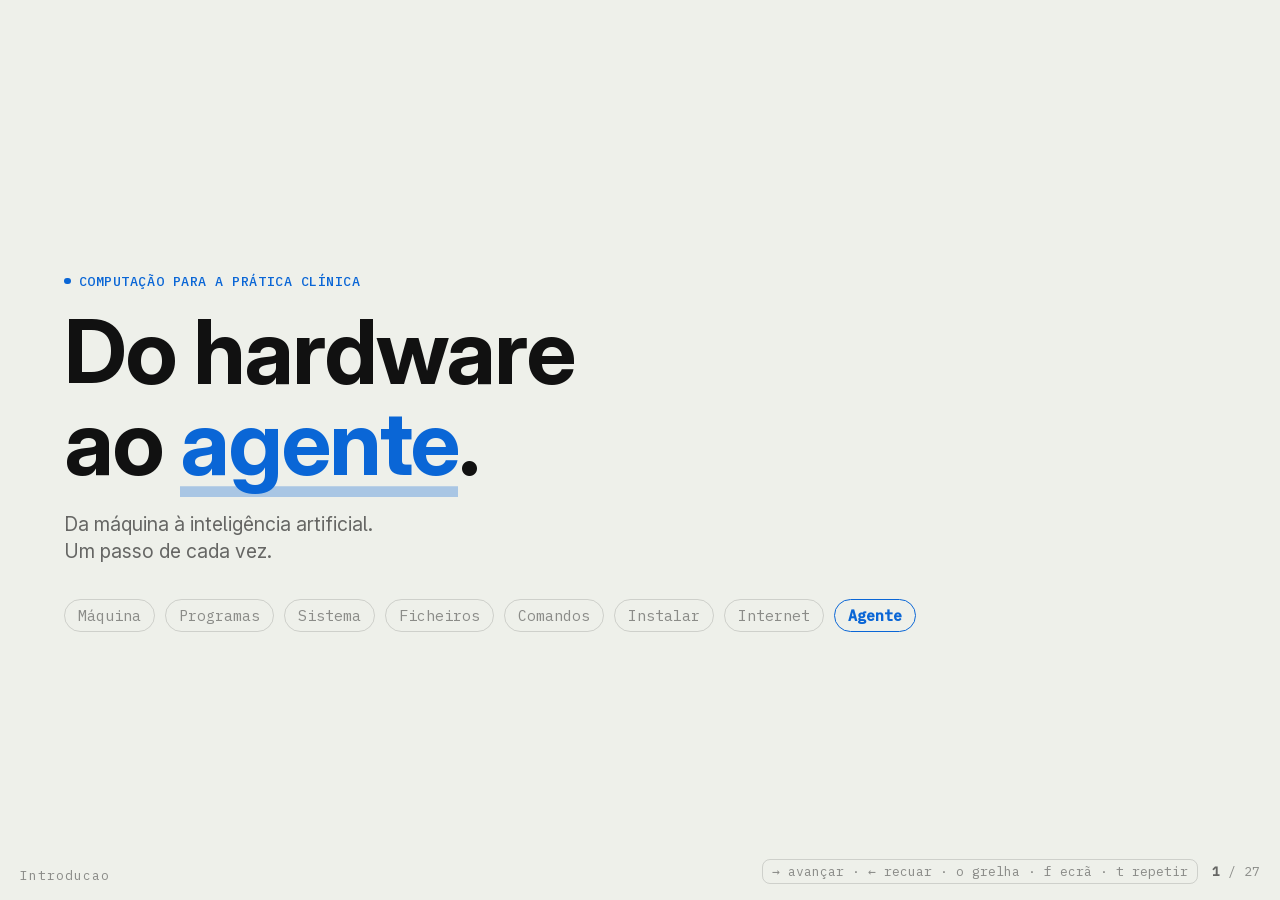
==== index.html @ 6312ba17 "Add Twine interactive version: Do hardware ao agente" ====
<!DOCTYPE html>
<html lang="pt-PT">
<head>
<meta charset="utf-8">
<meta name="viewport" content="width=device-width, initial-scale=1, viewport-fit=cover">
<title>Do hardware ao agente</title>
<link rel="stylesheet" href="css/base.css">
<link rel="stylesheet" href="css/slides.css">
<link rel="stylesheet" href="css/terminal.css">
</head>
<body>

<!-- ============ sprite de icones (SVG, sem emojis) ============ -->
<svg class="icon-sprite" aria-hidden="true" xmlns="http://www.w3.org/2000/svg">
  <symbol id="ic-cpu" viewBox="0 0 24 24"><rect x="7" y="7" width="10" height="10" rx="1.5"/><rect x="10" y="10" width="4" height="4"/><path d="M9 4v3M12 4v3M15 4v3M9 17v3M12 17v3M15 17v3M4 9h3M4 12h3M4 15h3M17 9h3M17 12h3M17 15h3"/></symbol>
  <symbol id="ic-ram" viewBox="0 0 24 24"><rect x="3" y="8" width="18" height="8" rx="1"/><path d="M7 8v8M11 8v8M15 8v8M5 16v2M9 16v2M13 16v2M17 16v2"/></symbol>
  <symbol id="ic-disk" viewBox="0 0 24 24"><ellipse cx="12" cy="6" rx="7" ry="3"/><path d="M5 6v6c0 1.6 3.1 3 7 3s7-1.4 7-3V6M5 12c0 1.6 3.1 3 7 3s7-1.4 7-3"/></symbol>
  <symbol id="ic-power" viewBox="0 0 24 24"><path d="M12 4v7"/><path d="M7.6 7.2a6.5 6.5 0 1 0 8.8 0"/></symbol>
  <symbol id="ic-code" viewBox="0 0 24 24"><path d="M9 8l-4 4 4 4M15 8l4 4-4 4"/></symbol>
  <symbol id="ic-layers" viewBox="0 0 24 24"><path d="M12 3l8 4-8 4-8-4 8-4z"/><path d="M4 12l8 4 8-4M4 16.5l8 4 8-4"/></symbol>
  <symbol id="ic-monitor" viewBox="0 0 24 24"><rect x="3" y="4" width="18" height="12" rx="2"/><path d="M8 20h8M12 16v4"/></symbol>
  <symbol id="ic-keyboard" viewBox="0 0 24 24"><rect x="3" y="7" width="18" height="10" rx="2"/><path d="M7 11h.01M11 11h.01M15 11h.01M9 14h6"/></symbol>
  <symbol id="ic-file" viewBox="0 0 24 24"><path d="M14 3H7a1 1 0 0 0-1 1v16a1 1 0 0 0 1 1h10a1 1 0 0 0 1-1V7l-4-4z"/><path d="M14 3v4h4M9 12h6M9 16h6"/></symbol>
  <symbol id="ic-folder" viewBox="0 0 24 24"><path d="M3 7a1 1 0 0 1 1-1h5l2 2h8a1 1 0 0 1 1 1v9a1 1 0 0 1-1 1H4a1 1 0 0 1-1-1V7z"/></symbol>
  <symbol id="ic-lock" viewBox="0 0 24 24"><rect x="5" y="11" width="14" height="9" rx="2"/><path d="M8 11V8a4 4 0 0 1 8 0v3"/></symbol>
  <symbol id="ic-unlock" viewBox="0 0 24 24"><rect x="5" y="11" width="14" height="9" rx="2"/><path d="M8 11V8a4 4 0 0 1 7-2.6"/></symbol>
  <symbol id="ic-eye" viewBox="0 0 24 24"><path d="M2 12s3.5-7 10-7 10 7 10 7-3.5 7-10 7-10-7-10-7z"/><circle cx="12" cy="12" r="3"/></symbol>
  <symbol id="ic-terminal" viewBox="0 0 24 24"><rect x="3" y="4" width="18" height="16" rx="2"/><path d="M7 9l3 3-3 3M13 15h4"/></symbol>
  <symbol id="ic-package" viewBox="0 0 24 24"><path d="M3 7.5l9-4.5 9 4.5v9l-9 4.5-9-4.5z"/><path d="M3 7.5l9 4.5 9-4.5M12 12v9"/></symbol>
  <symbol id="ic-check" viewBox="0 0 24 24"><path d="M5 12l4.5 4.5L19 6"/></symbol>
  <symbol id="ic-x" viewBox="0 0 24 24"><path d="M6 6l12 12M18 6L6 18"/></symbol>
  <symbol id="ic-arrow" viewBox="0 0 24 24"><path d="M5 12h14M13 6l6 6-6 6"/></symbol>
  <symbol id="ic-server" viewBox="0 0 24 24"><rect x="4" y="4" width="16" height="7" rx="1"/><rect x="4" y="13" width="16" height="7" rx="1"/><path d="M8 7.5h.01M8 16.5h.01"/></symbol>
  <symbol id="ic-cloud" viewBox="0 0 24 24"><path d="M6.5 18a4.5 4.5 0 0 1-.5-9 6 6 0 0 1 11.5 1.5 3.5 3.5 0 0 1-1 6.9H6.5z"/></symbol>
  <symbol id="ic-key" viewBox="0 0 24 24"><circle cx="8" cy="8" r="3.2"/><path d="M10.3 10.3l8 8M15.5 15.5l2 2M17.5 13.5l2 2"/></symbol>
  <symbol id="ic-shield" viewBox="0 0 24 24"><path d="M12 3l7 3v5c0 4.5-3 7.5-7 9-4-1.5-7-4.5-7-9V6l7-3z"/><path d="M9 12l2 2 4-4"/></symbol>
  <symbol id="ic-globe" viewBox="0 0 24 24"><circle cx="12" cy="12" r="9"/><path d="M3 12h18M12 3a14 14 0 0 1 0 18 14 14 0 0 1 0-18z"/></symbol>
  <symbol id="ic-read" viewBox="0 0 24 24"><path d="M4 5a2 2 0 0 1 2-2h5v17H6a2 2 0 0 0-2 2zM20 5a2 2 0 0 0-2-2h-5v17h5a2 2 0 0 1 2 2z"/></symbol>
  <symbol id="ic-edit" viewBox="0 0 24 24"><path d="M4 20h4l10-10-4-4L4 16zM14 6l4 4"/></symbol>
  <symbol id="ic-run" viewBox="0 0 24 24"><path d="M8 5v14l11-7z"/></symbol>
  <symbol id="ic-doc" viewBox="0 0 24 24"><path d="M14 3H7a1 1 0 0 0-1 1v16a1 1 0 0 0 1 1h10a1 1 0 0 0 1-1V7l-4-4z"/><path d="M14 3v4h4"/></symbol>
</svg>

<div class="progress"><i></i></div>

<div class="deck">

  <!-- ============ 1 · TITULO ============ -->
  <section class="slide" id="s-title" data-slide data-title="Introducao">
    <div class="slide-inner">
      <div class="kicker">Computação para a prática clínica</div>
      <h1>Do hardware<br>ao <span class="uline">agente<svg viewBox="0 0 300 20" preserveAspectRatio="none"><path pathLength="640" d="M3 13 C 70 3, 130 19, 190 9 S 270 5, 297 12"/></svg></span>.</h1>
      <p class="aside" style="margin-top:22px">Da máquina à inteligência artificial.<br>Um passo de cada vez.</p>
      <div class="chain-mini">
        <span>Máquina</span><span>Programas</span><span>Sistema</span><span>Ficheiros</span>
        <span>Comandos</span><span>Instalar</span><span>Internet</span><span><b>Agente</b></span>
      </div>
    </div>
  </section>

  <!-- ============ 2 · MAPA ============ -->
  <section class="slide" id="s-map" data-slide data-title="O caminho">
    <div class="slide-inner">
      <div class="kicker">O caminho de hoje</div>
      <h2>Três perguntas, por ordem</h2>
      <div class="roadmap">
        <div class="stop"><span class="num">1</span><span class="lbl"><b>O que é</b> uma máquina e o que a faz funcionar?</span><span class="sub">máquina · programas · ficheiros</span></div>
        <div class="stop"><span class="num">2</span><span class="lbl"><b>Como falo</b> com ela de forma direta?</span><span class="sub">comandos · instalar · internet</span></div>
        <div class="stop peak"><span class="num">3</span><span class="lbl"><b>O que acontece</b> aos meus ficheiros quando uso uma IA?</span><span class="sub">o ponto importante</span></div>
      </div>
      <div class="aside" data-step="1" style="margin-top:24px">No fim, vemos o <b>mapa completo</b> disto tudo.</div>
    </div>
  </section>

  <!-- ============ 3 · O QUE E UM COMPUTADOR ============ -->
  <section class="slide" id="s-what" data-slide data-title="O que e um computador">
    <div class="slide-inner">
      <div class="kicker">A ideia mais básica</div>
      <h2>Recebe, processa, devolve</h2>
      <p class="lead">Por mais complicado que pareça, é sempre este ciclo.</p>

      <div class="ioflow">
        <div class="io-token"></div>
        <div class="iobox"><svg class="ic ic-lg"><use href="#ic-keyboard"/></svg><h3>Entrada</h3><p>o que lhe dás</p></div>
        <div class="io-arrow"><svg class="ic"><use href="#ic-arrow"/></svg></div>
        <div class="iobox proc"><svg class="ic ic-lg"><use href="#ic-cpu"/></svg><h3>Processamento</h3><p>o trabalho</p></div>
        <div class="io-arrow"><svg class="ic"><use href="#ic-arrow"/></svg></div>
        <div class="iobox"><svg class="ic ic-lg"><use href="#ic-monitor"/></svg><h3>Saída</h3><p>o resultado</p></div>
      </div>

      <div class="aside" data-step="1" style="margin-top:26px">
        Como pedir uma análise: <b>amostra</b> → laboratório → <b>resultado</b>.
      </div>
    </div>
  </section>

  <!-- ============ 4 · HARDWARE ============ -->
  <section class="slide" id="s-hardware" data-slide data-title="Hardware">
    <div class="slide-inner">
      <div class="kicker">A máquina física · hardware</div>
      <h2>As três peças que importam</h2>

      <div class="machine">
        <div class="hw cpu" data-step="1">
          <svg class="ic ic-lg"><use href="#ic-cpu"/></svg>
          <h3>Processador</h3>
          <p>Faz o trabalho. Calcula e executa as instruções.</p>
          <div class="persist">sempre a trabalhar</div>
        </div>
        <div class="hw ram" data-step="2">
          <svg class="ic ic-lg"><use href="#ic-ram"/></svg>
          <h3>Memória (RAM)</h3>
          <p>A secretária: só o que estás a usar neste momento.</p>
          <div class="vol-content"><i></i><i></i><i></i><i></i></div>
          <div class="persist">temporária</div>
        </div>
        <div class="hw disk" data-step="3">
          <svg class="ic ic-lg"><use href="#ic-disk"/></svg>
          <h3>Armazenamento</h3>
          <p>O arquivo: os ficheiros ficam guardados.</p>
          <div class="vol-content"><i></i><i></i><i></i><i></i></div>
          <div class="persist">permanente</div>
        </div>
      </div>

      <div class="power-row" data-step="4">
        <span class="power-btn"><svg class="ic"><use href="#ic-power"/></svg> Desligar</span>
        <span class="power-note">→ memória vazia · arquivo intacto.</span>
      </div>

      <div class="aside" data-step="5" style="margin-top:22px">
        Tudo isto está só <b>nesta</b> máquina — até algo o enviar para fora.
      </div>
    </div>
  </section>

  <!-- ============ 5 · SOFTWARE ============ -->
  <section class="slide" id="s-software" data-slide data-title="Software">
    <div class="slide-inner">
      <div class="kicker">As instruções · software</div>
      <h2>Sozinha, não faz nada</h2>
      <p class="lead">O software são as instruções que dizem ao hardware o que fazer.</p>

      <div class="sw-stage">
        <div class="inert-box">
          <svg class="ic ic-lg"><use href="#ic-cpu"/></svg>
          <span class="ib-off">a máquina<br><i>ligada, mas sem saber o que fazer</i></span>
          <span class="ib-on">a máquina<br><i>agora sabe: está a executar</i></span>
        </div>
        <div class="sw-op">+</div>
        <div class="sw-instr">
          <div class="sw-instr-h">o software (as instruções)</div>
          <div class="ln"><span class="kw">abrir</span> a lista de doentes</div>
          <div class="ln"><span class="kw">escolher</span> os com mais de 65 anos</div>
          <div class="ln"><span class="kw">calcular</span> a tensão média</div>
          <div class="ln"><span class="kw">guardar</span> o resultado</div>
        </div>
        <div class="sw-op">=</div>
        <div class="result-box">
          <svg class="ic ic-lg"><use href="#ic-check"/></svg>
          <span>trabalho<br>feito</span>
        </div>
      </div>

      <div class="aside" style="margin-top:24px">
        O <b>software</b> é para o hardware o que o conhecimento clínico é para quem o tem.
      </div>
    </div>
  </section>

  <!-- ============ 6 · SISTEMA OPERATIVO ============ -->
  <section class="slide" id="s-os" data-slide data-title="Sistema Operativo">
    <div class="slide-inner">
      <div class="kicker">O programa que manda em todos · sistema operativo</div>
      <h2>Quem organiza tudo</h2>
      <p class="lead">Entre ti e o hardware há um programa principal que gere as peças,
        abre os teus programas e guarda os ficheiros.</p>

      <div class="layers">
        <div class="layer you" data-step="1"><svg class="ic"><use href="#ic-monitor"/></svg><div><h3>Tu e os teus programas</h3></div><span class="role">clicas e escreves</span></div>
        <div class="layer os" data-step="2">
          <svg class="ic"><use href="#ic-layers"/></svg>
          <div>
            <h3>Sistema operativo</h3>
            <p>gere · abre · guarda</p>
            <div class="os-chips"><span class="oc-label">é um destes:</span><span>Windows</span><span>macOS</span><span>Linux</span></div>
          </div>
          <span class="role">o intermediário</span>
        </div>
        <div class="layer hw" data-step="3"><svg class="ic"><use href="#ic-cpu"/></svg><div><h3>Hardware</h3></div><span class="role">as peças físicas</span></div>
      </div>
    </div>
  </section>

  <!-- ============ 7 · O QUE E UM FICHEIRO ============ -->
  <section class="slide" id="s-file" data-slide data-title="O que e um ficheiro">
    <div class="slide-inner">
      <div class="kicker">A unidade de tudo</div>
      <h2>O que é um ficheiro?</h2>

      <div class="filecard-stage">
        <div class="filecard">
          <svg class="ic ic-xl"><use href="#ic-file"/></svg>
          <div class="fname">coorte.csv</div>
          <div class="flines"><i></i><i></i><i></i><i></i></div>
        </div>
        <div class="file-explain">
          <p class="lead" style="margin-top:0" data-step="1">Informação guardada com um nome. Tudo são ficheiros.</p>
          <div class="aside" data-step="2" style="margin-top:20px">O fim do nome diz o tipo:
            <b>.csv</b> = folha de cálculo.</div>
        </div>
      </div>
    </div>
  </section>

  <!-- ============ 8 · FILESYSTEM ============ -->
  <section class="slide" id="s-filesystem" data-slide data-title="Organizacao dos ficheiros">
    <div class="slide-inner">
      <div class="kicker">Pastas dentro de pastas</div>
      <h2>Como um arquivo clínico</h2>

      <div class="cols tight" style="margin-top:22px">
        <div class="tree">
          <div class="node" data-step="1"><svg class="ic"><use href="#ic-folder"/></svg> Hospital</div>
          <div class="node pad1" data-step="2"><svg class="ic"><use href="#ic-folder"/></svg> Cardiologia</div>
          <div class="node pad2" data-step="3"><svg class="ic"><use href="#ic-folder"/></svg> Doente-0412</div>
          <div class="node pad3 file" data-step="4"><svg class="ic"><use href="#ic-doc"/></svg> exame.pdf</div>
          <div class="node pad3 file" data-step="5"><svg class="ic"><use href="#ic-doc"/></svg> notas.txt</div>
          <div class="node pad1" data-step="6"><svg class="ic"><use href="#ic-folder"/></svg> Radiologia</div>
        </div>
        <div class="records-map stack">
          <div data-step="2"><span class="arrow">→</span> Serviço &nbsp;<span class="muted">= pasta de topo</span></div>
          <div data-step="3"><span class="arrow">→</span> Processo do doente &nbsp;<span class="muted">= sub-pasta</span></div>
          <div data-step="4"><span class="arrow">→</span> Exames e documentos &nbsp;<span class="muted">= ficheiros</span></div>
          <div class="aside" data-step="6" style="margin-top:8px;max-width:none">numa linha só:<br>
            <span style="font-family:var(--mono);font-style:normal;color:var(--accent);white-space:nowrap;font-size:.9em">Hospital / Cardiologia / Doente-0412</span></div>
        </div>
      </div>
    </div>
  </section>

  <!-- ============ 9 · SISTEMA vs UTILIZADOR ============ -->
  <section class="slide" id="s-zones" data-slide data-title="Zonas da maquina">
    <div class="slide-inner">
      <div class="kicker">Onde podes e onde não deves mexer</div>
      <h2>A zona do sistema vs a tua zona</h2>

      <div class="zones">
        <div class="zone system" data-step="1">
          <span class="lock"><svg class="ic ic-lg"><use href="#ic-lock"/></svg></span>
          <h3>Zona do sistema</h3>
          <div class="path">restrita</div>
          <p>O sistema vive aqui. Não entras.</p>
          <div class="analogy">≈ armazém da farmácia · sala dos servidores</div>
        </div>
        <div class="zone user" data-step="2">
          <span class="lock"><svg class="ic ic-lg"><use href="#ic-unlock"/></svg></span>
          <h3>A tua zona</h3>
          <div class="path">a tua pasta</div>
          <p>O teu trabalho vive aqui.</p>
          <div class="analogy">≈ o teu gabinete</div>
        </div>
      </div>

      <div class="aside" data-step="3" style="margin-top:22px">
        Impede-te de <b>estragar o sistema sem querer</b>.
      </div>
    </div>
  </section>

  <!-- ============ 10 · DOTFILES ============ -->
  <section class="slide optional" id="s-dotfiles" data-slide data-title="Ficheiros ocultos">
    <div class="slide-inner">
      <div class="kicker">Configurações fora de vista</div>
      <h2>Ficheiros ocultos</h2>
      <p class="lead">As <b>definições</b> das ferramentas. Como a calibração de um aparelho.</p>

      <div class="cols tight" style="margin-top:22px">
        <div class="dot-list">
          <div class="row"><span class="name">coorte.csv</span><span class="what">os teus dados</span></div>
          <div class="row"><span class="name">notas.txt</span><span class="what">as tuas notas</span></div>
          <div class="row hidden-file is-hidden"><span class="name">.editor</span><span class="what">definições do editor</span></div>
          <div class="row hidden-file is-hidden"><span class="name">.terminal</span><span class="what">aspeto do terminal</span></div>
        </div>
        <div class="stack">
          <div>
            <span class="toggle-pill"><span class="sw"></span> mostrar ocultos</span>
          </div>
          <div class="aside" data-step="2" style="margin-top:18px">
            Começam por <b>ponto</b> (.). Vais vê-los ao configurar as tuas ferramentas.
          </div>
        </div>
      </div>
    </div>
  </section>

  <!-- ============ 11 · SHELL ============ -->
  <section class="slide" id="s-shell" data-slide data-title="Dar ordens por texto">
    <div class="slide-inner">
      <div class="kicker">Falar com a máquina por escrito</div>
      <h2>Duas formas de pedir o mesmo</h2>
      <p class="lead">Copiar um ficheiro. Resultado igual, esforço não.</p>

      <div class="shell-vs">
        <div class="vs-card form" data-step="1">
          <div class="vs-h"><svg class="ic"><use href="#ic-monitor"/></svg> Clicar pelos menus</div>
          <ol class="click-steps">
            <li>abrir o menu</li>
            <li>procurar a pasta certa</li>
            <li>selecionar o ficheiro</li>
            <li>escolher o destino</li>
            <li>confirmar</li>
          </ol>
          <p class="vs-foot">cinco passos — e tudo outra vez para o ficheiro seguinte.</p>
        </div>
        <div class="vs-card order" data-step="2">
          <div class="vs-h"><svg class="ic"><use href="#ic-terminal"/></svg> Escrever a ordem</div>
          <div class="order-line"><span class="verb">copiar</span> notas.txt <span class="obj">para a pasta cópia</span></div>
          <p class="vs-foot accent">uma linha — e repete-se sempre igual.</p>
        </div>
      </div>

      <div class="aside" data-step="3" style="margin-top:22px">
        Mais uma <b>indicação clara</b> do que um formulário.
      </div>
    </div>
  </section>

  <!-- ============ 12 · TERMINAL ============ -->
  <section class="slide" id="s-terminal" data-slide data-title="O terminal">
    <div class="slide-inner">
      <div class="kicker">A janela onde se escreve</div>
      <h2>O terminal</h2>
      <p class="lead">Uma janela de texto. Escreves, carregas Enter, a máquina responde.</p>

      <div class="term">
        <div class="term-bar"><span class="tb r"></span><span class="tb y"></span><span class="tb g"></span><span class="title">terminal — rosa</span></div>
        <div class="term-body" id="term-cli"></div>
      </div>

      <p class="muted legend-intro">Aquela linha tem quatro partes. Cada cor é uma:</p>
      <div class="term-legend">
        <div class="leg" data-step="1"><span class="sw teal"></span><div><b>rosa</b> — quem és <span class="muted">(o utilizador)</span></div></div>
        <div class="leg" data-step="2"><span class="sw blue"></span><div><b>~/estudo</b> — onde estás <span class="muted">(a pasta)</span></div></div>
        <div class="leg" data-step="3"><span class="sw white"></span><div><b>ls</b> — a ordem que escreves <span class="muted">(aqui, "listar")</span></div></div>
        <div class="leg" data-step="4"><span class="sw grey"></span><div>por baixo — a <b>resposta</b> da máquina</div></div>
      </div>

      <div class="aside" data-step="5" style="margin-top:18px">
        Menos bonito. Mais <b>direto, exato e repetível</b>.
      </div>
    </div>
  </section>

  <!-- ============ 13 · AUTOMATIZACAO ============ -->
  <section class="slide optional" id="s-automate" data-slide data-title="Repetir sem esforco">
    <div class="slide-inner">
      <div class="kicker">Porque é que isto interessa</div>
      <h2>O que é exato, repete-se</h2>
      <p class="lead">Uma ordem, muitos ficheiros. Fazes uma vez; a máquina repete.</p>

      <div class="auto-stage">
        <div class="auto-left">
          <div class="auto-cmd"><span class="verb">organizar</span> todos os exames</div>
          <div class="auto-counter"><span class="n">0</span> <small>ficheiros tratados</small></div>
        </div>
        <div class="auto-files">
          <div class="scan-line"></div>
          <div class="auto-file"><svg class="ic"><use href="#ic-doc"/></svg> exame-001.pdf <span class="done"><svg class="ic"><use href="#ic-check"/></svg></span></div>
          <div class="auto-file"><svg class="ic"><use href="#ic-doc"/></svg> exame-002.pdf <span class="done"><svg class="ic"><use href="#ic-check"/></svg></span></div>
          <div class="auto-file"><svg class="ic"><use href="#ic-doc"/></svg> exame-003.pdf <span class="done"><svg class="ic"><use href="#ic-check"/></svg></span></div>
          <div class="auto-file"><svg class="ic"><use href="#ic-doc"/></svg> exame-004.pdf <span class="done"><svg class="ic"><use href="#ic-check"/></svg></span></div>
          <div class="auto-file"><svg class="ic"><use href="#ic-doc"/></svg> exame-005.pdf <span class="done"><svg class="ic"><use href="#ic-check"/></svg></span></div>
          <div class="auto-file more">+ 995 ficheiros<span class="done"><svg class="ic"><use href="#ic-check"/></svg></span></div>
        </div>
      </div>

      <div class="aside" data-step="1" style="margin-top:22px"><b>Automatizar</b>: repetitivo, sem esforço, sempre igual.</div>
    </div>
  </section>

  <!-- ============ 14 · GESTOR DE PACOTES ============ -->
  <section class="slide" id="s-packages" data-slide data-title="Instalar programas">
    <div class="slide-inner">
      <div class="kicker">De onde vem o software</div>
      <h2>Só de fontes de confiança</h2>
      <p class="lead">Como um formulário de medicamentos aprovados: só entra o que está na lista.</p>

      <div class="registry-flow">
        <div class="registry">
          <div class="rh"><svg class="ic"><use href="#ic-shield"/></svg> Lista verificada</div>
          <div class="pkg"><svg class="ic"><use href="#ic-check"/></svg> editor</div>
          <div class="pkg"><svg class="ic"><use href="#ic-check"/></svg> navegador</div>
          <div class="pkg"><svg class="ic"><use href="#ic-check"/></svg> ferramentas</div>
        </div>
        <div class="flow-arrow"><svg class="ic"><use href="#ic-arrow"/></svg></div>
        <div class="dest-machine">
          <div class="dh"><svg class="ic"><use href="#ic-monitor"/></svg> A tua máquina</div>
          <div class="slot">editor</div>
          <div class="slot">navegador</div>
        </div>
      </div>

      <div class="reject" data-step="2">
        <svg class="ic"><use href="#ic-x"/></svg>
        <span>Nunca um programa qualquer apanhado na internet. Só da lista verificada.</span>
      </div>

      <div class="pm-names">
        <span><b>Homebrew</b> no macOS</span>
        <span><b>apt</b> no Linux</span>
        <span><b>npm</b> para ferramentas de programação</span>
      </div>

      <div class="term" style="margin-top:18px">
        <div class="term-bar"><span class="tb r"></span><span class="tb y"></span><span class="tb g"></span><span class="title">terminal</span></div>
        <div class="term-body" id="term-pkg"></div>
      </div>
    </div>
  </section>

  <!-- ============ 15 · INTERNET ============ -->
  <section class="slide" id="s-internet" data-slide data-title="A internet">
    <div class="slide-inner">
      <div class="kicker">A internet não é magia</div>
      <h2>Pedido e resposta</h2>
      <p class="lead">A tua máquina envia um <b>pedido</b> a um servidor e recebe uma <b>resposta</b>.</p>

      <div class="rr-stage">
        <div class="rr-wire"></div>
        <div class="packet req"></div>
        <div class="packet res"></div>
        <div class="rr-node machine">
          <div class="box"><svg class="ic"><use href="#ic-monitor"/></svg></div>
          <div class="lbl">A tua máquina</div>
          <div class="sub">o teu consultório</div>
        </div>
        <div class="rr-node server">
          <div class="box"><svg class="ic"><use href="#ic-server"/></svg></div>
          <div class="lbl">Servidor</div>
          <div class="sub">o laboratório externo</div>
        </div>
      </div>
      <div class="rr-labels">
        <span class="req" data-step="1">→ pedido (envias a amostra)</span>
        <span class="res" data-step="2">← resposta (recebes os resultados)</span>
      </div>

      <div class="aside" data-step="3" style="margin-top:18px">
        Como enviar uma amostra e esperar o relatório.
      </div>
    </div>
  </section>

  <!-- ============ 16 · API ============ -->
  <section class="slide" id="s-api" data-slide data-title="O que e uma API">
    <div class="slide-inner">
      <div class="kicker">A forma do pedido</div>
      <h2>Só um impresso de requisição</h2>
      <p class="lead">Os computadores precisam do pedido num formato fixo, com campos. Isso é uma API.</p>

      <div class="api-stage">
        <div class="api-msg loose" data-step="1">
          <div class="tag">texto solto</div>
          <div class="scribble"></div><div class="scribble"></div><div class="scribble"></div>
          <div class="api-cap">difícil de processar</div>
        </div>
        <div class="api-arrow" data-step="2"><svg class="ic"><use href="#ic-arrow"/></svg></div>
        <div class="api-msg struct" data-step="2">
          <div class="tag accent">pedido estruturado (API)</div>
          <div class="api-field"><span class="k">exame:</span><span class="v">hemograma</span></div>
          <div class="api-field"><span class="k">doente:</span><span class="v">0412</span></div>
          <div class="api-field"><span class="k">urgência:</span><span class="v">normal</span></div>
          <div class="api-cap">campos claros, sempre iguais</div>
        </div>
      </div>

      <div class="aside" data-step="3" style="margin-top:18px">O impresso que o laboratório aceita: campos, sem ambiguidade.</div>
    </div>
  </section>

  <!-- ============ 17 · CHAVE DE API ============ -->
  <section class="slide" id="s-apikey" data-slide data-title="Chave de API">
    <div class="slide-inner">
      <div class="kicker">A tua credencial</div>
      <h2>A chave de API</h2>
      <p class="lead">Uma chave que te identifica no serviço. É pessoal.</p>

      <div data-step="1">
        <div class="keycard">
          <svg class="ic"><use href="#ic-key"/></svg>
          <span class="val">a tua chave pessoal · • • • • • •</span>
        </div>
      </div>

      <div class="key-rules">
        <div class="key-rule good" data-step="2"><svg class="ic"><use href="#ic-check"/></svg> <b>Identifica-te</b> ao serviço: ele sabe que o pedido é teu.</div>
        <div class="key-rule bad" data-step="3"><svg class="ic"><use href="#ic-x"/></svg> <b>Nunca</b> a partilhes nem a escrevas onde outros a vejam.</div>
        <div class="key-rule" data-step="4"><svg class="ic"><use href="#ic-key"/></svg> <b>Pode ter custos:</b> cada pedido ao serviço pode ser pago.</div>
      </div>

      <div class="aside warn" data-step="5" style="margin-top:22px">
        Como o teu <b>login de prescritor</b>: é tua, é a tua responsabilidade.
      </div>
    </div>
  </section>

  <!-- ============ 18 · O MODELO ============ -->
  <section class="slide" id="s-model" data-slide data-title="O modelo">
    <div class="slide-inner">
      <div class="kicker">O que está do outro lado</div>
      <h2>O modelo — o cérebro emprestado</h2>
      <p class="lead">Um programa enorme, treinado para prever texto. Corre em datacenters, não no teu portátil.</p>

      <div class="model-flow">
        <div class="mf-node"><svg class="ic ic-lg"><use href="#ic-monitor"/></svg><span>o teu portátil</span></div>
        <div class="mf-arrow"><span class="mf-badge"><svg class="ic"><use href="#ic-key"/></svg></span><svg class="ic mf-ar"><use href="#ic-arrow"/></svg></div>
        <div class="mf-node"><svg class="ic ic-lg"><use href="#ic-layers"/></svg><span>montra de modelos</span></div>
        <div class="mf-arrow"><svg class="ic mf-ar"><use href="#ic-arrow"/></svg></div>
        <div class="mf-node big"><svg class="ic ic-lg"><use href="#ic-server"/></svg><span>modelo num datacenter</span></div>
      </div>

      <div class="aside" data-step="1" style="margin-top:24px">
        Há muitos modelos, com <b>capacidades e preços</b> diferentes. A chave de API dá-te acesso.
      </div>
    </div>
  </section>

  <!-- ============ 19 · AGENTE ============ -->
  <!-- NOTA APRESENTADOR: aqui, fecha a apresentacao (Esc/f) e abre o TERMINAL REAL.
       Mostra o OpenCode a correr com um comando real. Ver SPEAKER.md. -->
  <section class="slide" id="s-agent" data-slide data-title="O agente (OpenCode)"
           data-note="Fecha a apresentacao e abre o terminal real: mostra o OpenCode a correr.">
    <div class="slide-inner">
      <div class="kicker">Juntando tudo: o agente</div>
      <h2>OpenCode</h2>
      <p class="lead">Uma IA que vive no terminal e trabalha nos teus ficheiros por ti.
        Instala-se com o <b>gestor de pacotes</b> que já viste.</p>

      <div class="agent-caps">
        <div class="cap" data-step="1"><svg class="ic ic-lg"><use href="#ic-read"/></svg><h3>Lê</h3><p>Abre e percebe os teus ficheiros.</p></div>
        <div class="cap" data-step="2"><svg class="ic ic-lg"><use href="#ic-edit"/></svg><h3>Escreve</h3><p>Cria e altera ficheiros por ti.</p></div>
        <div class="cap" data-step="3"><svg class="ic ic-lg"><use href="#ic-run"/></svg><h3>Executa</h3><p>Corre ordens em teu nome.</p></div>
      </div>

      <div class="term" data-step="4">
        <div class="term-bar"><span class="tb r"></span><span class="tb y"></span><span class="tb g"></span><span class="title">opencode</span></div>
        <div class="term-body" id="term-opencode" style="min-height:130px"></div>
      </div>
    </div>
  </section>

  <!-- ============ 19 · A IA PODE ERRAR ============ -->
  <section class="slide" id="s-aierra" data-slide data-title="A IA pode enganar-se">
    <div class="slide-inner">
      <div class="kicker">Antes de confiares</div>
      <h2>A IA pode <span class="uline">enganar-se<svg viewBox="0 0 300 20" preserveAspectRatio="none"><path pathLength="640" d="M3 12 C 80 4, 140 18, 200 9 S 280 6, 297 12"/></svg></span></h2>
      <p class="lead">Útil, mas não é fonte de verdade. Pode errar com toda a confiança.</p>

      <div class="key-rules" style="margin-top:22px">
        <div class="key-rule bad" data-step="1"><svg class="ic"><use href="#ic-x"/></svg> Pode <b>inventar</b> coisas que parecem certas, mas não são.</div>
        <div class="key-rule bad" data-step="2"><svg class="ic"><use href="#ic-x"/></svg> Não conhece o <b>teu doente</b> nem o contexto clínico.</div>
        <div class="key-rule good" data-step="3"><svg class="ic"><use href="#ic-check"/></svg> <b>Confirma sempre</b> o que ela produz, antes de usar.</div>
      </div>

      <div class="aside warn" data-step="4" style="margin-top:22px">
        Assistente, não substituto. A <b>responsabilidade clínica é tua</b>.
      </div>
    </div>
  </section>

  <!-- ============ 20 · A FRONTEIRA ============ -->
  <section class="slide" id="s-boundary" data-slide data-title="A fronteira">
    <div class="slide-inner">
      <div class="kicker">A parte que mais importa</div>
      <h2>Para pensar, o agente envia os teus ficheiros para fora</h2>
      <p class="lead">Para raciocinar, manda o que lê — ficheiros e perguntas — a um serviço de IA na cloud.
        <span class="ai-providers"><span>Anthropic</span><span>OpenAI</span><span>Google</span></span></p>

      <div class="boundary-stage">
        <div class="border-line"></div>
        <div class="border-tag">fronteira institucional</div>
        <div class="side local">
          <div class="sh"><svg class="ic"><use href="#ic-monitor"/></svg> A tua máquina</div>
          <div class="desc">os ficheiros, os dados</div>
          <div class="docs"><span class="docfile"><svg class="ic"><use href="#ic-doc"/></svg></span><span class="docfile"><svg class="ic"><use href="#ic-doc"/></svg></span><span class="docfile"><svg class="ic"><use href="#ic-doc"/></svg></span></div>
        </div>
        <div class="side cloud">
          <div class="sh"><svg class="ic"><use href="#ic-cloud"/></svg> Serviço de IA</div>
          <div class="desc">um computador de outra empresa, noutro sítio</div>
        </div>
      </div>

      <div class="send-note aside warn" data-step="1" style="margin-top:20px;max-width:none">
        Na cloud, o conteúdo dos teus ficheiros <span class="uline warn-u">sai da máquina<svg viewBox="0 0 300 20" preserveAspectRatio="none"><path pathLength="640" d="M3 12 C 80 5, 150 18, 210 9 S 280 6, 297 11"/></svg></span>.
      </div>
    </div>
  </section>

  <!-- ============ 20 · DADOS DE DOENTES ============ -->
  <section class="slide" id="s-patient" data-slide data-title="Dados de doentes">
    <div class="slide-inner">
      <div class="kicker">Quando os ficheiros têm dados de doentes</div>
      <h2>Não é uma conveniência</h2>
      <p class="lead">Enviar dados identificáveis para fora é <b>tratamento de dados</b> (RGPD).
        Três perguntas, primeiro:</p>

      <div class="gov-list">
        <div class="gov-item" data-step="1"><svg class="ic"><use href="#ic-doc"/></svg> Há um <b>contrato</b> com quem trata os dados?</div>
        <div class="gov-item" data-step="2"><svg class="ic"><use href="#ic-globe"/></svg> <b>Onde</b> (em que país) ficam guardados os dados?</div>
        <div class="gov-item" data-step="3"><svg class="ic"><use href="#ic-check"/></svg> Há <b>base legal</b> e consentimento para este uso?</div>
      </div>

      <div class="aside warn" data-step="4" style="margin-top:22px">
        Sem resposta clara, <b>não envies para a cloud</b>. Na dúvida, fala com o DPO.
      </div>
    </div>
  </section>

  <!-- ============ 21 · MODELO LOCAL ============ -->
  <section class="slide" id="s-local" data-slide data-title="A alternativa local">
    <div class="slide-inner">
      <div class="kicker">Para dados de doentes: a opção segura</div>
      <h2>Manter tudo na máquina</h2>
      <p class="lead">Para dados identificáveis, a escolha segura é uma IA que corre na tua
        própria máquina (com o <b>Ollama</b>, da lista verificada). Nada sai.</p>

      <div class="cols tight" style="margin-top:18px">
        <div class="boundary-stage">
          <div class="border-line"></div>
          <div class="border-tag">nada atravessa</div>
          <div class="side local">
            <div class="sh"><svg class="ic"><use href="#ic-shield"/></svg> A tua máquina</div>
            <div class="desc">ficheiros e modelo, juntos</div>
            <div class="docs"><span class="docfile"><svg class="ic"><use href="#ic-doc"/></svg></span><span class="docfile"><svg class="ic"><use href="#ic-doc"/></svg></span><span class="docfile" style="color:var(--accent-2)"><svg class="ic"><use href="#ic-cpu"/></svg></span></div>
          </div>
          <div class="side cloud" style="opacity:.45">
            <div class="sh"><svg class="ic"><use href="#ic-cloud"/></svg> Cloud</div>
            <div class="desc">não é usada</div>
          </div>
        </div>

        <div class="stack">
          <div class="aside" data-step="1">Instala-se da mesma lista verificada:
            <span style="font-family:var(--mono);font-style:normal;color:var(--accent)">instalar ollama</span>.</div>
          <div class="aside" data-step="2" style="margin-top:6px">
            Mais lento, menos capaz — mas <b>privado por construção</b>.
            A cloud só sem dados de doentes (ou com contratos e consentimento).
          </div>
        </div>
      </div>
    </div>
  </section>

  <!-- ============ 24 · PRIMEIROS PASSOS ============ -->
  <section class="slide optional" id="s-start" data-slide data-title="Primeiros passos">
    <div class="slide-inner">
      <div class="kicker">E agora, como começo eu?</div>
      <h2>Primeiros passos</h2>
      <div class="roadmap" style="margin-top:18px">
        <div class="stop"><span class="num">1</span><span class="lbl">Instalar o <b>gestor de pacotes</b></span><span class="sub">Homebrew, no Mac</span></div>
        <div class="stop"><span class="num">2</span><span class="lbl">Instalar o <b>agente</b> (e o Ollama, para uso privado)</span><span class="sub">da lista verificada</span></div>
        <div class="stop"><span class="num">3</span><span class="lbl">Criar a <b>chave de API</b> e guardá-la em segurança</span><span class="sub">só para a cloud</span></div>
        <div class="stop"><span class="num">4</span><span class="lbl">Abrir o terminal na pasta do projeto e escrever <b>opencode</b></span><span class="sub">e já está</span></div>
        <div class="stop peak"><span class="num">5</span><span class="lbl">Com dados de doentes: usar o <b>modelo local</b></span><span class="sub">nada sai</span></div>
      </div>
      <div class="aside" data-step="1" style="margin-top:18px">Os nomes e versões mudam — procura a documentação atual.</div>
    </div>
  </section>

  <!-- ============ 25 · GLOSSARIO ============ -->
  <section class="slide" id="s-glossary" data-slide data-title="Glossario">
    <div class="slide-inner">
      <div class="kicker">As palavras todas, em português</div>
      <h2>Glossário rápido</h2>
      <div class="glossary">
        <div class="gl"><span class="t">Hardware</span><span class="d">a máquina física</span></div>
        <div class="gl"><span class="t">Software</span><span class="d">os programas (as instruções)</span></div>
        <div class="gl"><span class="t">Sistema operativo</span><span class="d">quem organiza tudo (Windows, macOS, Linux)</span></div>
        <div class="gl"><span class="t">Ficheiro</span><span class="d">informação guardada com um nome</span></div>
        <div class="gl"><span class="t">Terminal</span><span class="d">janela de texto para dar ordens</span></div>
        <div class="gl"><span class="t">Gestor de pacotes</span><span class="d">instalar de fontes de confiança</span></div>
        <div class="gl"><span class="t">Cloud</span><span class="d">computador de outra empresa, noutro sítio</span></div>
        <div class="gl"><span class="t">API</span><span class="d">o formato do pedido a um serviço</span></div>
        <div class="gl"><span class="t">Chave de API</span><span class="d">a tua credencial pessoal</span></div>
        <div class="gl"><span class="t">Agente</span><span class="d">IA que trabalha nos teus ficheiros</span></div>
        <div class="gl"><span class="t">Ollama</span><span class="d">IA que corre na tua própria máquina</span></div>
        <div class="gl"><span class="t">Dotfile</span><span class="d">ficheiro de definições, oculto</span></div>
      </div>
    </div>
  </section>

  <!-- ============ 26 · RECAP ============ -->
  <section class="slide" id="s-recap" data-slide data-title="Em resumo">
    <div class="slide-inner">
      <div class="kicker">Do princípio ao fim</div>
      <h2>O caminho completo</h2>

      <div class="recap-chain">
        <span class="node"><b>Máquina</b></span><span class="sep">→</span>
        <span class="node"><b>Programas</b></span><span class="sep">→</span>
        <span class="node"><b>Sistema</b></span><span class="sep">→</span>
        <span class="node"><b>Ficheiros</b></span><span class="sep">→</span>
        <span class="node"><b>Comandos</b></span><span class="sep">→</span>
        <span class="node"><b>Instalar</b></span><span class="sep">→</span>
        <span class="node"><b>Internet</b></span><span class="sep">→</span>
        <span class="node warn">Agente</span>
      </div>

      <div class="recap-final" data-step="1">
        Na cloud, os ficheiros <mark>atravessam uma fronteira</mark>.<br>
        Com dados de doentes: <b class="accent">modelo local</b>. Cloud só com contratos e consentimento.
      </div>
    </div>
  </section>

  <!-- ============ 27 · O MAPA (so simbolos + setas) ============ -->
  <section class="slide schema-slide" id="s-schema" data-slide data-title="O mapa">
    <div class="schema-kicker">tudo ligado</div>
    <div class="schema">
      <svg class="wires" viewBox="0 0 1000 520" preserveAspectRatio="xMidYMid meet">
        <defs>
          <marker id="ah" viewBox="0 0 10 10" refX="7" refY="5" markerWidth="6" markerHeight="6" orient="auto"><path d="M0 1 L9 5 L0 9 Z" fill="#111111"/></marker>
          <marker id="ahw" viewBox="0 0 10 10" refX="7" refY="5" markerWidth="6" markerHeight="6" orient="auto"><path d="M0 1 L9 5 L0 9 Z" fill="#c2410c"/></marker>
          <marker id="ahk" viewBox="0 0 10 10" refX="7" refY="5" markerWidth="6" markerHeight="6" orient="auto"><path d="M0 1 L9 5 L0 9 Z" fill="#0a7048"/></marker>
          <marker id="aha" viewBox="0 0 10 10" refX="7" refY="5" markerWidth="6" markerHeight="6" orient="auto"><path d="M0 1 L9 5 L0 9 Z" fill="#0a66d6"/></marker>
        </defs>
        <!-- espinha: maquina -> sistema -> ficheiros -> terminal -> agente -->
        <path class="w w1" pathLength="1" marker-end="url(#ah)" d="M120 300 H198"/>
        <path class="w w2" pathLength="1" marker-end="url(#ah)" d="M280 300 H358"/>
        <path class="w w3" pathLength="1" marker-end="url(#ah)" d="M440 300 H518"/>
        <path class="w w4" pathLength="1" marker-end="url(#ah)" d="M600 300 H678"/>
        <!-- pacotes alimentam o terminal -->
        <path class="w w5 pkg" id="wire-pkg" pathLength="1" marker-end="url(#aha)" d="M560 430 V342"/>
        <!-- agente -> cloud (atravessa a fronteira) -->
        <path class="w w6 warn" id="wire-cloud" pathLength="1" marker-end="url(#ahw)" d="M758 278 C 805 228, 845 180, 888 140"/>
        <!-- agente -> local (fica) -->
        <path class="w w7 ok" id="wire-local" pathLength="1" marker-end="url(#ahk)" d="M742 332 C 750 378, 754 404, 766 430"/>
        <!-- fronteira institucional -->
        <path class="b-line" d="M850 70 V360"/>
        <!-- caminho invisivel da espinha (so para o fluxo de pontos) -->
        <path id="wire-spine" fill="none" stroke="none" d="M120 300 H700"/>
        <!-- pontos de fluxo de dados (preenchidos via JS) -->
        <g class="flow-dots"></g>
      </svg>

      <!-- nos (simbolos + legenda) -->
      <div class="node n1" style="left:8%;top:57.7%"><svg class="ic"><use href="#ic-monitor"/></svg><span class="nlabel">a tua máquina</span></div>
      <div class="node n2" style="left:24%;top:57.7%"><svg class="ic"><use href="#ic-layers"/></svg><span class="nlabel">sistema</span></div>
      <div class="node n3" style="left:40%;top:57.7%"><svg class="ic"><use href="#ic-folder"/></svg><span class="nlabel">ficheiros</span></div>
      <div class="node n4" style="left:56%;top:57.7%"><svg class="ic"><use href="#ic-terminal"/></svg><span class="nlabel">terminal</span></div>
      <div class="node n5" style="left:72%;top:57.7%"><svg class="ic"><use href="#ic-run"/></svg><span class="nlabel">agente</span></div>
      <div class="node pkg n6" style="left:56%;top:90.4%"><svg class="ic"><use href="#ic-package"/></svg><span class="nlabel above">instalar</span></div>
      <div class="node cloud n7" style="left:92%;top:21.2%"><svg class="ic"><use href="#ic-cloud"/></svg><span class="nlabel">cloud · sai</span></div>
      <div class="node local n8" style="left:77%;top:90.4%"><svg class="ic"><use href="#ic-shield"/></svg><span class="nlabel above">local · fica</span></div>

      <!-- simbolos nas setas + legenda -->
      <div class="badge acc b1" style="left:16%;top:51.9%"><svg class="ic"><use href="#ic-code"/></svg><span class="blabel above">software</span></div>
      <div class="badge warn b2" style="left:80.5%;top:40.4%"><svg class="ic"><use href="#ic-globe"/></svg><span class="blabel left">internet</span></div>
      <div class="badge warn b3" style="left:86%;top:31.7%"><svg class="ic"><use href="#ic-key"/></svg><span class="blabel">chave</span></div>
      <div class="badge ok b4" style="left:74.5%;top:74%"><svg class="ic"><use href="#ic-lock"/></svg><span class="blabel left">privado</span></div>

      <!-- documento a atravessar a fronteira -->
      <div class="cross-doc"><svg class="ic"><use href="#ic-doc"/></svg></div>
    </div>
  </section>

</div>

<div class="slide-title-tag"></div>
<div class="hud">
  <span class="help">→ avançar · ← recuar · o grelha · f ecrã · t repetir</span>
  <span class="count"></span>
</div>

<script src="vendor/anime.min.js"></script>
<script src="js/terminal.js"></script>
<script src="js/animations.js"></script>
<script src="js/deck.js"></script>
</body>
</html>
---- css/base.css ----
/* base.css — design rsms.me-influenciado (tiagojct.eu): Inter + IBM Plex Mono */

@font-face { font-family:"Inter"; src:url("../assets/fonts/InterVariable.woff2") format("woff2"); font-weight:100 900; font-style:normal; font-display:swap; }
@font-face { font-family:"Inter"; src:url("../assets/fonts/InterVariable-Italic.woff2") format("woff2"); font-weight:100 900; font-style:italic; font-display:swap; }
@font-face { font-family:"IBM Plex Mono"; src:url("../assets/fonts/IBMPlexMono-latin.woff2") format("woff2"); font-weight:400; font-style:normal; font-display:swap; }
@font-face { font-family:"IBM Plex Mono"; src:url("../assets/fonts/IBMPlexMono-500-latin.woff2") format("woff2"); font-weight:500; font-style:normal; font-display:swap; }

:root {
  /* tokens (rsms-ish) */
  --unit: 8px;
  --fg-rgb: 17,17,17;

  /* paleta — fundo tom da home + acento azul */
  --bg:        #eef0ea;
  --bg-2:      #e5e8df;
  --panel:     #ffffff;
  --panel-2:   #f4f5f0;
  --line:      rgba(17,17,17,.14);
  --ink:       rgb(17,17,17);
  --ink-soft:  rgba(17,17,17,.62);
  --ink-dim:   rgba(17,17,17,.45);
  --faint:     rgba(17,17,17,.06);

  --accent:    #0a66d6; /* azul */
  --accent-2:  #008f5d; /* ocean */
  --warn:      #c2410c; /* laranja queimado (fronteira / chave) */
  --danger:    #f03009; /* vermelho */
  --ok:        #0a7048; /* verde */

  --mono: "IBM Plex Mono", ui-monospace, "SF Mono", Menlo, Consolas, monospace;
  --sans: "Inter", system-ui, -apple-system, "Segoe UI", Roboto, Arial, sans-serif;
  --serif: var(--sans); /* sem serif neste design */

  --r: 3px;
  --shadow: 0 1px 2px rgba(17,17,17,.05), 0 10px 30px -18px rgba(17,17,17,.18);
  --slide-pad: clamp(28px, 5vw, 92px);
  --ease: cubic-bezier(.4,0,.2,1);
}

* { box-sizing: border-box; margin: 0; padding: 0; }

html, body {
  height: 100%;
  background: var(--bg);
  color: var(--ink);
  font-family: var(--sans);
  font-feature-settings: "cv05","ss03","calt","kern";
  font-variation-settings: "opsz" 16;
  -webkit-font-smoothing: antialiased;
  -moz-osx-font-smoothing: grayscale;
  overflow: hidden;
}
body { background: var(--bg); }

/* ---------- deck ---------- */

.deck { position: fixed; inset: 0; }

.slide {
  position: absolute;
  inset: 0;
  display: flex;
  flex-direction: column;
  justify-content: center;
  padding: var(--slide-pad);
  opacity: 0;
  visibility: hidden;
  transform: translateY(18px) scale(.992);
  transition: opacity .5s var(--ease), transform .5s var(--ease);
  pointer-events: none;
}

.slide.active {
  opacity: 1;
  visibility: visible;
  transform: none;
  pointer-events: auto;
}

/* slides que ja passaram saem para cima */
.slide.past { transform: translateY(-18px) scale(.992); }

.slide-inner {
  width: min(1180px, 100%);
  margin: 0 auto;
}

/* ---------- tipografia ---------- */

/* eyebrow: rotulo mono em maiusculas com bullet (estilo rsms) */
.kicker {
  font-family: var(--mono);
  font-weight: 500;
  font-size: clamp(12px, 1.05vw, 15px);
  letter-spacing: .04em;
  text-transform: uppercase;
  color: var(--accent);
  margin-bottom: calc(var(--unit) * 2);
  display: inline-flex;
  align-items: center;
  gap: var(--unit);
}
.kicker::before {
  content: "";
  width: .5em; height: .5em; border-radius: 50%;
  background: var(--accent);
  display: inline-block;
}

h1 {
  font-family: var(--sans);
  font-size: clamp(40px, 7vw, 92px);
  line-height: 1.02;
  letter-spacing: -.022em;
  font-weight: 700;
  font-variation-settings: "opsz" 40;
}

h2 {
  font-family: var(--sans);
  font-size: clamp(30px, 4.6vw, 60px);
  line-height: 1.06;
  letter-spacing: -.02em;
  font-weight: 700;
  margin-bottom: 8px;
  max-width: 22ch;
  font-variation-settings: "opsz" 40;
}

.lead {
  font-size: clamp(17px, 1.7vw, 23px);
  color: var(--ink-soft);
  line-height: 1.35;
  max-width: 38ch;
  margin-top: 16px;
  text-wrap: pretty;
}

/* aparte: nota secundaria, sem serif */
.aside {
  font-size: clamp(15px, 1.5vw, 20px);
  color: var(--ink-soft);
  line-height: 1.4;
  max-width: 42ch;
}
.aside b { font-weight: 600; color: var(--accent); }
.aside.warn b { color: var(--warn); }

/* enfase: palavra a acento com sublinhado solido (sem squiggle) */
.uline { color: var(--accent); font-weight: 700; box-shadow: inset 0 -.12em color-mix(in srgb, var(--accent) 30%, transparent); }
.uline > svg { display: none; }
.uline.warn-u { color: var(--warn); box-shadow: inset 0 -.12em color-mix(in srgb, var(--warn) 30%, transparent); }
@keyframes drawStroke { to { stroke-dashoffset: 0; } }

.clinical {
  margin-top: 22px;
  padding: 4px 0 4px 18px;
  border-left: 2px solid var(--accent);
  background: none;
  color: var(--ink);
  font-size: clamp(15px, 1.55vw, 19px);
  line-height: 1.45;
  max-width: 52ch;
}
.clinical b { color: var(--accent); font-weight: 600; }
.clinical.warn { border-color: var(--warn); }
.clinical.warn b { color: var(--warn); }

/* ---------- icones SVG (sprite, sem emojis) ---------- */

.ic {
  width: 1.15em; height: 1.15em;
  fill: none; stroke: currentColor; stroke-width: 1.7;
  stroke-linecap: round; stroke-linejoin: round;
  vertical-align: -0.18em; flex: none;
}
.ic-lg { width: 2.6em; height: 2.6em; stroke-width: 1.5; }
.ic-xl { width: 3.4em; height: 3.4em; stroke-width: 1.4; }
.icon-sprite { position: absolute; width: 0; height: 0; overflow: hidden; }

.muted { color: var(--ink-dim); }
mark {
  background: color-mix(in srgb, var(--warn) 16%, transparent);
  color: var(--warn);
  padding: 0 .25em;
  border-radius: 2px;
  font-weight: 600;
}

/* ---------- steps (revelacao progressiva) ---------- */

[data-step] {
  opacity: 0;
  transform: translateY(10px);
  transition: opacity .45s var(--ease), transform .45s var(--ease);
}
[data-step].shown { opacity: 1; transform: none; }

/* ---------- chrome: progresso + hud ---------- */

.progress {
  position: fixed;
  top: 0; left: 0; right: 0;
  height: 3px;
  background: transparent;
  z-index: 50;
}
.progress > i {
  display: block;
  height: 100%;
  width: 0;
  background: linear-gradient(90deg, var(--accent), var(--accent-2));
  transition: width .45s var(--ease);
}

.hud {
  position: fixed;
  bottom: 16px; right: 20px;
  z-index: 50;
  font-family: var(--mono);
  font-size: 13px;
  color: var(--ink-dim);
  display: flex;
  align-items: center;
  gap: 14px;
}
.hud .count b { color: var(--ink-soft); }
.hud .help {
  border: 1px solid var(--line);
  border-radius: 8px;
  padding: 3px 9px;
  color: var(--ink-dim);
  cursor: default;
}

.slide-title-tag {
  position: fixed;
  bottom: 16px; left: 20px;
  z-index: 50;
  font-family: var(--mono);
  font-size: 13px;
  color: var(--ink-dim);
  letter-spacing: .08em;
}

/* ---------- overview (grelha) ---------- */

.deck.overview .slide {
  position: absolute;
  visibility: visible;
  opacity: 1;
  pointer-events: auto;
  cursor: pointer;
  transform-origin: top left;
  overflow: hidden;
  border: 1px solid var(--line);
  border-radius: 12px;
  background: var(--bg-2);
}
.deck.overview .slide.active { outline: 3px solid var(--accent); }
.deck.overview [data-step] { opacity: 1; transform: none; }

/* ---------- helpers de layout ---------- */

.cols {
  display: grid;
  grid-template-columns: 1fr 1fr;
  gap: clamp(20px, 3vw, 48px);
  align-items: center;
}
.cols.tight { grid-template-columns: 1.05fr .95fr; }

.stack { display: flex; flex-direction: column; gap: 14px; }

@media (max-width: 820px) {
  .cols { grid-template-columns: 1fr; }
}

/* respeita reduzir movimento */
@media (prefers-reduced-motion: reduce) {
  .slide, [data-step], .progress > i { transition-duration: .001ms !important; }
  * { animation-duration: .001ms !important; animation-iteration-count: 1 !important; }
}
---- css/slides.css ----
/* slides.css — estilos e animacoes especificas de cada slide */

/* ============ genericos ============ */

.piece {
  background: var(--panel);
  border: 1px solid var(--line);
  border-radius: var(--r);
  padding: 22px;
  position: relative;
  overflow: hidden;
}

.tag {
  font-family: var(--mono); font-size: 11px; letter-spacing: .12em;
  text-transform: uppercase; color: var(--ink-dim);
}

.accent { color: var(--accent); }
.warn-c { color: var(--warn); }

/* ============ 1 · titulo ============ */

#s-title h1 .grad {
  background: linear-gradient(90deg, var(--accent), var(--accent-2));
  -webkit-background-clip: text; background-clip: text; color: transparent;
}
.chain-mini {
  margin-top: 34px;
  display: flex; flex-wrap: wrap; gap: 10px;
  font-family: var(--mono); font-size: clamp(12px,1.2vw,15px); color: var(--ink-dim);
}
.chain-mini span {
  padding: 6px 13px; border: 1px solid var(--line); border-radius: 999px;
  opacity: 0; transform: translateY(6px);
  transition: opacity .4s var(--ease), transform .4s var(--ease), color .4s, border-color .4s;
}
#s-title.active .chain-mini span { opacity: 1; transform: none; }
#s-title.active .chain-mini span:nth-child(1){transition-delay:.5s}
#s-title.active .chain-mini span:nth-child(2){transition-delay:.6s}
#s-title.active .chain-mini span:nth-child(3){transition-delay:.7s}
#s-title.active .chain-mini span:nth-child(4){transition-delay:.8s}
#s-title.active .chain-mini span:nth-child(5){transition-delay:.9s}
#s-title.active .chain-mini span:nth-child(6){transition-delay:1.0s}
#s-title.active .chain-mini span:nth-child(7){transition-delay:1.1s}
#s-title.active .chain-mini span:nth-child(8){transition-delay:1.2s}
.chain-mini b { color: var(--accent); }
.chain-mini span:last-child { border-color: var(--accent); }

/* ============ 2 · mapa do caminho ============ */

.roadmap { display: grid; gap: 12px; margin-top: 22px; max-width: 760px; }
.stop {
  display: flex; align-items: center; gap: 16px;
  border: 1px solid var(--line); border-radius: 4px;
  padding: 14px 18px; background: var(--panel);
  opacity: 0; transform: translateX(-14px);
  transition: all .45s var(--ease);
}
.roadmap.go .stop { opacity: 1; transform: none; }
.stop .num {
  width: 30px; height: 30px; border-radius: 50%;
  display: grid; place-items: center; flex: none;
  border: 1px solid var(--accent); color: var(--accent);
  font-family: var(--mono); font-size: 14px;
}
.stop .lbl { font-size: clamp(15px,1.7vw,20px); }
.stop .lbl b { color: var(--ink); }
.stop .sub { color: var(--ink-dim); font-size: 13px; margin-left: auto; }
.stop.peak { border-color: var(--warn); }
.stop.peak .num { border-color: var(--warn); color: var(--warn); }

/* ============ 3 · o que e um computador ============ */

.ioflow { display: grid; grid-template-columns: 1fr auto 1fr auto 1fr; align-items: center; gap: 14px; margin-top: 28px; }
.iobox {
  border: 1px solid var(--line); border-radius: var(--r); background: var(--panel);
  padding: 26px 18px; text-align: center; position: relative;
}
.iobox .ic { color: var(--accent); }
.iobox h3 { font-size: clamp(16px,1.7vw,20px); margin-top: 10px; }
.iobox p { color: var(--ink-dim); font-size: 13px; margin-top: 4px; }
.iobox.proc { border-color: var(--accent); }
.io-arrow { color: var(--ink-dim); }
.io-arrow .ic { width: 1.8em; height: 1.8em; }
/* token que flui */
.io-token {
  position: absolute; top: 50%; left: 0; width: 13px; height: 13px; border-radius: 50%;
  background: var(--accent); margin-top: -6px; opacity: 0;
}
.ioflow.run .io-token { animation: flowThrough 2.4s var(--ease) infinite; }
@keyframes flowThrough {
  0% { left: 8%; opacity: 0; } 8% { opacity: 1; }
  46% { left: 50%; opacity: 1; } 54% { left: 50%; }
  92% { opacity: 1; } 100% { left: 92%; opacity: 0; }
}

/* ============ 4 · hardware ============ */

.machine { display: grid; grid-template-columns: repeat(3, 1fr); gap: 18px; margin-top: 26px; }
.hw {
  border: 1px solid var(--line); border-radius: var(--r); padding: 22px;
  background: var(--panel); position: relative; min-height: 200px;
  opacity: 0; transform: translateY(14px);
  transition: opacity .5s var(--ease), transform .5s var(--ease), border-color .4s var(--ease), box-shadow .4s var(--ease);
}
.hw.shown { opacity: 1; transform: none; }
.hw .ic-lg { display: block; margin-bottom: 12px; }
.hw h3 { font-size: 19px; margin-bottom: 6px; }
.hw p { color: var(--ink-soft); font-size: 14px; line-height: 1.4; }
.hw .persist { margin-top: 12px; font-family: var(--mono); font-size: 11px; letter-spacing: .1em; text-transform: uppercase; }

.hw.cpu { border-color: color-mix(in srgb,var(--accent) 40%,transparent); }
.hw.cpu .ic-lg { color: var(--accent-2); }
.hw.cpu.shown .ic-lg { animation: cpuPulse 1.8s var(--ease) infinite; }
@keyframes cpuPulse { 0%,100% { filter: drop-shadow(0 0 0 transparent); } 50% { filter: drop-shadow(0 0 12px color-mix(in srgb,var(--accent) 90%,transparent)); } }

.hw.ram .ic-lg { color: var(--warn); }
.hw.ram .persist { color: var(--warn); }
.hw.ram .vol-content { margin-top: 10px; display: flex; gap: 6px; }
.hw.ram .vol-content i { width: 22px; height: 10px; border-radius: 3px; background: var(--warn); opacity: .85; transition: opacity .5s var(--ease), transform .5s var(--ease); }
.hw.ram.cleared .vol-content i { opacity: 0; transform: translateY(8px) scaleY(.2); }
.hw.ram.cleared { border-color: var(--line); }
.hw.ram.cleared .persist::after { content: " — apagada"; color: var(--danger); }

.hw.disk .ic-lg { color: var(--ok); }
.hw.disk .persist { color: var(--ok); }
.hw.disk .vol-content { margin-top: 10px; display: flex; gap: 6px; }
.hw.disk .vol-content i { width: 22px; height: 10px; border-radius: 3px; background: var(--ok); }

.power-row { margin-top: 22px; display: flex; align-items: center; gap: 14px; }
.power-btn {
  display: inline-flex; align-items: center; gap: 9px;
  font-family: var(--mono); font-size: 13px; letter-spacing: .06em;
  border: 1px solid var(--danger); color: var(--danger);
  background: color-mix(in srgb,var(--danger) 8%,transparent); border-radius: 3px; padding: 9px 16px;
}
.power-btn .ic { width: 1.05em; height: 1.05em; }
.power-note { color: var(--ink-dim); font-size: 14px; }

/* ============ 5 · software ============ */

.sw-stage { display: flex; align-items: center; gap: 28px; flex-wrap: wrap; margin-top: 30px; }
.inert-box {
  width: 230px; height: 156px; border: 1px solid var(--line); border-radius: var(--r);
  background: var(--panel); display: grid; place-items: center; gap: 8px; position: relative;
  color: var(--ink-dim); font-family: var(--mono); font-size: 13px; text-align: center;
  transition: all .6s var(--ease);
}
.inert-box .ic-lg { transition: color .6s var(--ease); }
.inert-box.powered { border-color: var(--accent); color: var(--accent); box-shadow: 0 0 44px -12px color-mix(in srgb,var(--accent) 55%,transparent); }
.inert-box.powered .ic-lg { color: var(--accent); }
.sw-plus { font-size: 30px; color: var(--ink-dim); }
.sw-instr {
  flex: 1; min-width: 260px; font-family: var(--mono); font-size: 14px;
  background: var(--bg-2); border: 1px solid var(--line); border-radius: var(--r); padding: 18px;
  color: var(--ink-soft); line-height: 1.8;
}
.sw-instr .ln { opacity: 0; transform: translateX(-8px); transition: all .4s var(--ease); }
.sw-instr.run .ln { opacity: 1; transform: none; }
.sw-instr.run .ln:nth-child(2){ transition-delay:.2s } .sw-instr.run .ln:nth-child(3){ transition-delay:.4s } .sw-instr.run .ln:nth-child(4){ transition-delay:.6s }
.sw-instr .kw { color: var(--accent-2); }

/* ============ 6 · sistema operativo (camadas) ============ */

.layers { display: grid; gap: 12px; margin-top: 26px; max-width: 620px; }
.layer {
  border: 1px solid var(--line); border-radius: 4px; padding: 18px 22px;
  background: var(--panel); display: flex; align-items: center; gap: 14px;
  opacity: 0; transform: translateY(16px);
  transition: all .5s var(--ease);
}
.layer.shown { opacity: 1; transform: none; }
.layer .ic { color: var(--accent); }
.layer h3 { font-size: clamp(16px,1.8vw,21px); }
.layer p { color: var(--ink-dim); font-size: 13px; }
.layer.you { border-color: var(--accent-2); }
.layer.os { border-color: var(--accent); background: linear-gradient(90deg, color-mix(in srgb,var(--accent) 8%,transparent), var(--panel)); }
.layer.hw { border-color: var(--line); }
.layer .role { margin-left: auto; font-family: var(--mono); font-size: 12px; color: var(--ink-dim); text-align: right; }

.os-names { display: flex; gap: 14px; flex-wrap: wrap; margin-top: 20px; }
.os-card {
  border: 1px solid var(--line); border-radius: 4px; padding: 14px 22px; background: var(--panel);
  text-align: center; min-width: 130px;
}
.os-card h3 { font-size: 18px; }
.os-card p { color: var(--ink-dim); font-size: 12px; font-family: var(--mono); margin-top: 4px; }

/* ============ 7 · o que e um ficheiro ============ */

.filecard-stage { display: flex; gap: 32px; align-items: center; margin-top: 24px; flex-wrap: wrap; }
.filecard {
  width: 200px; border: 1px solid var(--line); border-radius: 4px; background: var(--panel); padding: 20px;
}
.filecard .ic-xl { color: var(--accent); display: block; margin-bottom: 14px; }
.filecard .fname { font-family: var(--mono); font-size: 15px; color: var(--ink); }
.filecard .flines { margin-top: 14px; display: grid; gap: 7px; }
.filecard .flines i { height: 7px; border-radius: 4px; background: var(--line); opacity: 0; transform: scaleX(0); transform-origin: left; transition: all .4s var(--ease); }
.filecard.draw .flines i { opacity: 1; transform: none; }
.filecard.draw .flines i:nth-child(1){ width: 90%; transition-delay:.1s }
.filecard.draw .flines i:nth-child(2){ width: 70%; transition-delay:.25s }
.filecard.draw .flines i:nth-child(3){ width: 82%; transition-delay:.4s }
.filecard.draw .flines i:nth-child(4){ width: 55%; transition-delay:.55s }
.file-explain { flex: 1; min-width: 260px; }

/* ============ 8 · filesystem ============ */

.tree {
  font-family: var(--mono); font-size: clamp(14px,1.5vw,18px);
  background: var(--bg-2); border: 1px solid var(--line); border-radius: var(--r);
  padding: 24px 28px; line-height: 1.95;
}
.tree .node { display: flex; align-items: center; gap: 9px; opacity: 0; transform: translateX(-10px); transition: all .35s var(--ease); white-space: nowrap; }
.tree .node.shown { opacity: 1; transform: none; }
.tree .node .ic { color: var(--accent); }
.tree .node.file .ic { color: var(--ink-dim); }
.tree .pad1 { padding-left: 2.4ch; } .tree .pad2 { padding-left: 4.8ch; } .tree .pad3 { padding-left: 7.2ch; }
.records-map { color: var(--ink-soft); font-size: 15px; line-height: 1.7; }
.records-map .arrow { color: var(--accent); font-weight: 700; }

/* ============ 9 · sistema vs utilizador ============ */

.zones { display: grid; grid-template-columns: 1fr 1fr; gap: 20px; margin-top: 24px; }
.zone {
  border-radius: var(--r); padding: 24px; border: 1px solid var(--line); background: var(--panel);
  position: relative; min-height: 210px;
  opacity: 0; transform: translateY(14px); transition: all .5s var(--ease);
}
.zone.shown { opacity: 1; transform: none; }
.zone.system { border-color: color-mix(in srgb,var(--danger) 35%,transparent); background: linear-gradient(180deg, color-mix(in srgb,var(--danger) 6%,transparent), var(--panel)); }
.zone.user { border-color: color-mix(in srgb,var(--ok) 35%,transparent); background: linear-gradient(180deg, color-mix(in srgb,var(--ok) 6%,transparent), var(--panel)); }
.zone .lock { position: absolute; top: 20px; right: 20px; }
.zone.system .lock { color: var(--danger); }
.zone.user .lock { color: var(--ok); }
.zone h3 { font-size: 20px; margin-bottom: 6px; }
.zone .path { font-family: var(--mono); font-size: 13px; color: var(--ink-dim); margin-bottom: 12px; }
.zone p { color: var(--ink-soft); font-size: 14px; line-height: 1.45; }
.zone .analogy { margin-top: 14px; font-size: 13px; color: var(--ink-dim); font-style: italic; }

/* ============ 10 · dotfiles ============ */

.dot-list {
  font-family: var(--mono); font-size: clamp(14px,1.5vw,17px);
  background: var(--bg-2); border: 1px solid var(--line); border-radius: var(--r); padding: 22px 26px; line-height: 2;
}
.dot-list .row { display: flex; justify-content: space-between; gap: 24px; align-items: baseline; }
.dot-list .row.hidden-file { color: var(--ink-dim); }
.dot-list .row.hidden-file .name { color: var(--warn); }
.dot-list .row .what { color: var(--ink-dim); font-size: 13px; }
.dot-list .row.is-hidden { display: none; }
.dot-list.reveal .row.is-hidden { display: flex; animation: fadeRow .45s var(--ease) both; }
.dot-list.reveal .row.is-hidden:nth-of-type(4){ animation-delay:.1s }
.dot-list.reveal .row.is-hidden:nth-of-type(5){ animation-delay:.2s }
@keyframes fadeRow { from { opacity: 0; transform: translateY(-6px); } to { opacity: 1; transform: none; } }
.toggle-pill {
  display: inline-flex; align-items: center; gap: 9px; font-family: var(--mono); font-size: 13px;
  border: 1px solid var(--line); border-radius: 999px; padding: 7px 14px; color: var(--ink-soft);
}
.toggle-pill .sw { width: 30px; height: 16px; border-radius: 999px; background: var(--line); position: relative; transition: background .3s; }
.toggle-pill .sw::after { content:""; position:absolute; top:2px; left:2px; width:12px; height:12px; border-radius:50%; background:#fff; transition: transform .3s var(--ease); }
.toggle-pill.on .sw { background: var(--warn); }
.toggle-pill.on .sw::after { transform: translateX(14px); }

/* ============ 11 · shell ============ */

.shell-vs { display: grid; grid-template-columns: 1fr 1fr; gap: 20px; align-items: stretch; margin-top: 24px; }
.vs-card { border: 1px solid var(--line); border-radius: var(--r); background: var(--panel); padding: 22px; opacity: 0; transform: translateY(14px); transition: all .5s var(--ease); }
.vs-card.shown { opacity: 1; transform: none; }
.vs-card .vs-h { font-size: 17px; margin-bottom: 14px; color: var(--ink-soft); display: flex; align-items: center; gap: 9px; }
.fake-form label { display:block; font-size:12px; color: var(--ink-dim); margin: 8px 0 3px; }
.fake-form .field { height: 30px; border: 1px solid var(--line); border-radius: 3px; background: var(--bg-2); }
.fake-form .btn-row { margin-top: 14px; display:flex; gap:8px; }
.fake-form .b { height: 28px; width: 84px; border-radius: 3px; background: var(--panel-2); border:1px solid var(--line); }
.vs-card.order { border-color: var(--accent); }
.vs-card.order .vs-h { color: var(--accent); }
.order-line { font-family: var(--mono); font-size: 15px; color: var(--ink); background: var(--bg-2); border-radius: 3px; padding: 12px 14px; }
.order-line .verb { color: var(--accent); }
.order-line .obj { color: var(--accent-2); }

/* ============ 12 · terminal ============ */
/* (estilos do terminal vivem em terminal.css) */

.term { margin-top: 22px; }

/* ============ 13 · automatizacao ============ */

.auto-stage { display: grid; grid-template-columns: auto 1fr; gap: 26px; align-items: center; margin-top: 24px; }
.auto-cmd {
  font-family: var(--mono); font-size: clamp(13px,1.4vw,16px); color: var(--ink);
  background: var(--bg-2); border: 1px solid var(--accent); border-radius: 3px; padding: 14px 16px; white-space: nowrap;
}
.auto-cmd .verb { color: var(--accent); }
.auto-files { display: grid; gap: 9px; }
.auto-file {
  display: flex; align-items: center; gap: 12px;
  border: 1px solid var(--line); border-radius: 3px; padding: 10px 14px; background: var(--panel);
  font-family: var(--mono); font-size: 14px; color: var(--ink-soft);
}
.auto-file .ic { color: var(--ink-dim); }
.auto-file .done { margin-left: auto; color: var(--ok); display: inline-flex; opacity: 0; transform: scale(.5); transition: all .35s var(--ease); }
.auto-file.done .done { opacity: 1; transform: none; }
.auto-file.done { border-color: color-mix(in srgb,var(--ok) 40%,transparent); }

/* ============ 14 · gestor de pacotes ============ */

.registry-flow { display: grid; grid-template-columns: 1fr auto 1fr; gap: 18px; align-items: center; margin-top: 22px; }
.registry { border: 1px solid var(--accent); border-radius: var(--r); padding: 20px; background: linear-gradient(180deg, color-mix(in srgb,var(--accent) 7%,transparent), var(--panel)); }
.registry .rh { color: var(--accent); font-size: 18px; margin-bottom: 12px; display: flex; align-items: center; gap: 9px; }
.registry .pkg { font-family: var(--mono); font-size: 13px; color: var(--ink-soft); padding: 5px 0; display: flex; align-items: center; gap: 8px; }
.registry .pkg .ic { color: var(--ok); width: 1em; height: 1em; }
.flow-arrow { color: var(--accent); }
.flow-arrow .ic { width: 2em; height: 2em; }
.dest-machine { border: 1px solid var(--line); border-radius: var(--r); padding: 20px; background: var(--panel); min-height: 140px; }
.dest-machine .dh { font-size: 16px; color: var(--ink-soft); margin-bottom: 12px; display: flex; align-items: center; gap: 9px; }
.dest-machine .slot { height: 28px; border: 1px dashed var(--line); border-radius: 3px; margin-bottom: 9px; display:flex; align-items:center; padding: 0 12px; font-family: var(--mono); font-size: 12px; color: var(--ink-dim); transition: all .4s var(--ease); }
.dest-machine .slot.filled { border-style: solid; border-color: var(--ok); color: var(--ok); background: color-mix(in srgb,var(--ok) 8%,transparent); }
.reject {
  margin-top: 16px; display: flex; align-items: center; gap: 12px;
  border: 1px solid color-mix(in srgb,var(--danger) 40%,transparent); background: color-mix(in srgb,var(--danger) 7%,transparent);
  border-radius: 3px; padding: 12px 16px; font-size: 14px; color: var(--ink-soft);
}
.reject .ic { color: var(--danger); width: 1.3em; height: 1.3em; }
.reject code { color: var(--danger); font-family: var(--mono); }
.pm-names { display:flex; gap: 10px; flex-wrap: wrap; margin-top: 16px; }
.pm-names span { font-family: var(--mono); font-size: 13px; border:1px solid var(--line); border-radius: 3px; padding: 7px 13px; color: var(--ink-soft); }
.pm-names b { color: var(--accent); }

/* ============ 15 · internet pedido/resposta ============ */

.rr-stage { position: relative; height: 230px; display: grid; grid-template-columns: 1fr 1fr; align-items: center; margin-top: 18px; }
.rr-node { text-align: center; }
.rr-node .box { width: 150px; height: 112px; margin: 0 auto 10px; border-radius: var(--r); border: 1px solid var(--line); background: var(--panel); display: grid; place-items: center; }
.rr-node .box .ic { width: 2.4em; height: 2.4em; }
.rr-node.machine .box { border-color: var(--accent); color: var(--accent); }
.rr-node.server .box { border-color: var(--accent-2); color: var(--accent-2); }
.rr-node .lbl { font-family: var(--mono); font-size: 13px; color: var(--ink-soft); }
.rr-node .sub { font-size: 12px; color: var(--ink-dim); }
.rr-wire { position: absolute; left: 24%; right: 24%; top: 50%; height: 2px; background: var(--line); }
.packet { position: absolute; top: 50%; left: 24%; width: 16px; height: 16px; border-radius: 4px; margin-top: -8px; opacity: 0; }
.packet.req { background: var(--accent); }
.packet.res { background: var(--accent-2); }
.rr-stage.send .packet.req { animation: goRight 1.2s var(--ease) forwards; }
.rr-stage.recv .packet.res { animation: goLeft 1.2s var(--ease) .25s forwards; }
@keyframes goRight { 0%{ left:26%; opacity:0 } 12%{opacity:1} 88%{opacity:1} 100%{ left:74%; opacity:0 } }
@keyframes goLeft { 0%{ left:74%; opacity:0 } 12%{opacity:1} 88%{opacity:1} 100%{ left:26%; opacity:0 } }
.rr-labels { display: flex; justify-content: space-around; margin-top: 6px; font-family: var(--mono); font-size: 13px; }
.rr-labels .req { color: var(--accent); } .rr-labels .res { color: var(--accent-2); }

/* ============ 16 · API ============ */

.api-stage { display: grid; grid-template-columns: 1fr auto 1fr; gap: 18px; align-items: center; margin-top: 24px; }
.api-msg { border: 1px solid var(--line); border-radius: 4px; padding: 18px; background: var(--panel); }
.api-msg.loose { color: var(--ink-dim); }
.api-msg.loose .scribble { height: 9px; border-radius: 4px; background: var(--line); margin: 8px 0; }
.api-msg.loose .scribble:nth-child(2){ width: 80% } .api-msg.loose .scribble:nth-child(3){ width: 95% } .api-msg.loose .scribble:nth-child(4){ width: 60% }
.api-msg.struct { border-color: var(--accent); }
.api-field { display: flex; gap: 10px; font-family: var(--mono); font-size: 13px; padding: 5px 0; }
.api-field .k { color: var(--accent); min-width: 92px; }
.api-field .v { color: var(--ink-soft); }
.api-arrow { color: var(--accent); }
.api-arrow .ic { width: 2em; height: 2em; }
.api-cap { text-align: center; font-size: 12px; font-family: var(--mono); color: var(--ink-dim); margin-top: 8px; }

/* ============ 18 · o modelo ============ */
.model-flow { display: grid; grid-template-columns: 1fr auto 1fr auto 1.15fr; gap: 16px; align-items: center; margin-top: 26px; }
.mf-node {
  border: 1px solid var(--line); border-radius: var(--r); background: var(--panel);
  padding: 22px 18px; text-align: center; display: grid; place-items: center; gap: 12px;
}
.mf-node .ic-lg { color: var(--accent); }
.mf-node span { font-family: var(--mono); font-size: 13px; color: var(--ink-soft); }
.mf-node.big { border-color: var(--accent-2); }
.mf-node.big .ic-lg { color: var(--accent-2); }
.mf-arrow { position: relative; display: grid; place-items: center; color: var(--ink-dim); }
.mf-arrow .mf-ar { width: 2em; height: 2em; }
.mf-badge {
  position: absolute; top: -26px; left: 50%; transform: translateX(-50%);
  width: 36px; height: 36px; border-radius: 50%; border: 1.5px solid var(--warn);
  color: var(--warn); background: var(--bg); display: grid; place-items: center;
}
.mf-badge .ic { width: 1.1em; height: 1.1em; }

/* ============ marca de slide opcional (so na grelha de overview) ============ */
.deck.overview .slide.optional::before {
  content: "opcional"; position: absolute; top: 14px; right: 16px; z-index: 6;
  font-family: var(--mono); font-size: 11px; letter-spacing: .1em; text-transform: uppercase;
  color: var(--ink-dim); border: 1px dashed var(--line); border-radius: 999px; padding: 3px 10px;
  background: var(--bg);
}

/* ============ 17 · chave de API ============ */

.keycard {
  font-family: var(--mono); background: var(--bg-2); border: 1px solid var(--warn);
  border-radius: var(--r); padding: 20px 24px; display: inline-flex; align-items: center; gap: 16px;
  box-shadow: 0 0 50px -18px color-mix(in srgb,var(--warn) 50%,transparent); margin-top: 6px;
}
.keycard .ic { color: var(--warn); width: 1.8em; height: 1.8em; }
.keycard .val { color: var(--warn); letter-spacing: .06em; }
.key-rules { margin-top: 24px; display: grid; gap: 12px; }
.key-rule { display: flex; align-items: center; gap: 12px; font-size: 16px; color: var(--ink-soft); }
.key-rule .ic { width: 1.2em; height: 1.2em; }
.key-rule.bad .ic { color: var(--danger); }
.key-rule.good .ic { color: var(--ok); }
.key-rule b { color: var(--ink); }

/* ============ 18 · agente ============ */

.agent-caps { display: grid; grid-template-columns: repeat(3, 1fr); gap: 16px; margin-top: 24px; }
.cap {
  border: 1px solid var(--line); border-radius: var(--r); padding: 22px; background: var(--panel);
  opacity: 0; transform: translateY(14px); transition: all .5s var(--ease);
}
.cap.shown { opacity: 1; transform: none; }
.cap .ic-lg { color: var(--accent); display: block; margin-bottom: 12px; }
.cap h3 { font-size: 18px; margin-bottom: 4px; }
.cap p { color: var(--ink-soft); font-size: 14px; line-height: 1.4; }

/* ============ 19/21 · fronteira ============ */

.boundary-stage { position: relative; display: grid; grid-template-columns: 1fr 1fr; gap: 0; min-height: 240px; align-items: stretch; margin-top: 8px; }
.side { padding: 24px; border: 1px solid var(--line); }
.side.local { border-radius: var(--r) 0 0 var(--r); background: linear-gradient(90deg, var(--panel), var(--bg-2)); }
.side.cloud { border-radius: 0 var(--r) var(--r) 0; background: linear-gradient(90deg, var(--bg-2), var(--panel)); border-left: none; }
.side .sh { font-size: 17px; margin-bottom: 10px; display: flex; align-items: center; gap: 9px; }
.side.local .sh { color: var(--accent); } .side.cloud .sh { color: var(--warn); }
.side .desc { color: var(--ink-soft); font-size: 13px; line-height: 1.5; }
.border-line { position: absolute; left: 50%; top: 0; bottom: 0; width: 0; transform: translateX(-50%); border-left: 3px dashed var(--warn); z-index: 3; transition: border-color .4s, box-shadow .4s; }
.border-tag { position: absolute; left: 50%; top: -13px; transform: translateX(-50%); background: var(--warn); color: #fff; font-family: var(--mono); font-size: 11px; letter-spacing: .1em; text-transform: uppercase; padding: 4px 11px; border-radius: 999px; white-space: nowrap; z-index: 4; }
.docs { margin-top: 16px; display: flex; gap: 10px; flex-wrap: wrap; }
.docfile { width: 42px; height: 52px; border-radius: 3px; background: var(--panel-2); border: 1px solid var(--line); display: grid; place-items: center; color: var(--accent); }
.docfile .ic { width: 1.4em; height: 1.4em; }
.boundary-stage.sealed .border-line { border-left-style: solid; border-left-color: var(--ok); box-shadow: 0 0 26px color-mix(in srgb,var(--ok) 50%,transparent); }
.boundary-stage.sealed .border-tag { background: var(--ok); color: #fff; }
.boundary-stage.sealed .docfile { animation: stayPut 1.5s var(--ease); }
@keyframes stayPut { 0%{transform:translateX(0)} 40%{transform:translateX(44px)} 100%{transform:translateX(0)} }

.send-note { margin-top: 20px; }
.ai-providers { display:flex; gap: 8px; flex-wrap: wrap; margin-top: 10px; }
.ai-providers span { font-family: var(--mono); font-size: 12px; border:1px solid var(--line); border-radius: 3px; padding: 5px 10px; color: var(--ink-dim); }

/* ============ 20 · dados de doentes ============ */

.gov-list { display: grid; gap: 12px; margin-top: 22px; max-width: 720px; }
.gov-item {
  display: flex; align-items: center; gap: 14px;
  border: 1px solid var(--warn); border-radius: 4px; padding: 16px 20px;
  background: linear-gradient(90deg, color-mix(in srgb,var(--warn) 8%,transparent), var(--panel));
  font-size: clamp(15px,1.7vw,19px); color: var(--ink);
}
.gov-item .ic { color: var(--warn); }
.gov-item b { color: var(--warn); }

/* ============ 22 · recap ============ */

.recap-chain { display: flex; flex-wrap: wrap; gap: 10px; align-items: center; margin-top: 24px; }
.recap-chain .node {
  font-family: var(--mono); font-size: clamp(12px,1.3vw,15px);
  border: 1px solid var(--line); border-radius: 3px; padding: 9px 14px; color: var(--ink-soft);
  background: var(--panel); opacity: 0; transform: translateY(8px) scale(.9); transition: all .4s var(--ease);
}
.recap-chain.go .node { opacity: 1; transform: none; }
.recap-chain .node b { color: var(--accent); }
.recap-chain .sep { color: var(--ink-dim); }
.recap-chain .node.warn { border-color: var(--warn); color: var(--warn); }
.recap-final { margin-top: 30px; font-size: clamp(18px,2.1vw,26px); line-height: 1.5; max-width: 66ch; }
.recap-final mark { font-weight: 600; }

/* ============================================================
   SLIDE FINAL · O MAPA (so simbolos + setas)
   ============================================================ */
.schema-slide { justify-content: center; align-items: center; }
.schema-kicker {
  position: absolute; top: clamp(28px,5vw,70px); left: var(--slide-pad);
  font-family: var(--serif); font-style: italic; color: var(--accent);
  font-size: clamp(20px,2.4vw,34px);
}
.schema { position: relative; width: min(1180px, 96%); aspect-ratio: 1000 / 520; }
.schema .wires { position: absolute; inset: 0; width: 100%; height: 100%; overflow: visible; }
.schema .w {
  fill: none; stroke: var(--ink); stroke-width: 2.4; stroke-linecap: round;
  stroke-dasharray: 1; stroke-dashoffset: 1;
}
.schema .w.warn { stroke: var(--warn); stroke-width: 3; }
.schema .w.ok   { stroke: var(--ok); stroke-width: 3; }
.schema .w.pkg  { stroke: var(--accent); }
.slide.active .schema .w { animation: drawStroke .7s var(--ease) forwards; }
.schema .w1{animation-delay:.95s}.schema .w2{animation-delay:1.1s}.schema .w3{animation-delay:1.25s}
.schema .w4{animation-delay:1.4s}.schema .w5{animation-delay:1.5s}.schema .w6{animation-delay:1.65s}.schema .w7{animation-delay:1.65s}
.schema .b-line { stroke: var(--warn); stroke-width: 2; stroke-dasharray: 5 8; opacity: 0; }
.slide.active .schema .b-line { animation: fadeIn .5s var(--ease) 1.5s forwards; }
@keyframes fadeIn { to { opacity: .8; } }

.schema .node {
  position: absolute; transform: translate(-50%,-50%) scale(.55); opacity: 0;
  width: 76px; height: 76px; border-radius: 3px;
  background: var(--panel); border: 1.5px solid var(--line);
  display: grid; place-items: center; color: var(--ink);
  box-shadow: var(--shadow);
}
.schema .node .ic { width: 2.1em; height: 2.1em; }
.schema .nlabel {
  position: absolute; left: 50%; top: calc(100% + 7px); transform: translateX(-50%);
  font-family: var(--mono); font-size: 12.5px; letter-spacing: .01em; color: var(--ink-soft); white-space: nowrap;
}
.schema .nlabel.above { top: auto; bottom: calc(100% + 7px); }
.schema .node.cloud .nlabel { color: var(--warn); }
.schema .node.local .nlabel { color: var(--ok); }
.schema .blabel {
  position: absolute; left: 50%; top: calc(100% + 4px); transform: translateX(-50%);
  font-family: var(--mono); font-size: 10.5px; letter-spacing: .02em; color: var(--ink-dim); white-space: nowrap;
}
.schema .blabel.above { top: auto; bottom: calc(100% + 4px); }
.schema .blabel.left { left: auto; right: calc(100% + 6px); top: 50%; transform: translateY(-50%); }
.schema .node.cloud { border-color: var(--warn); color: var(--warn); }
.schema .node.local { border-color: var(--ok); color: var(--ok); }
.schema .node.pkg { border-color: var(--accent); color: var(--accent); }
.slide.active .schema .node { animation: nodePop .5s var(--ease) forwards; }
.schema .n1{animation-delay:.1s}.schema .n2{animation-delay:.25s}.schema .n3{animation-delay:.4s}
.schema .n4{animation-delay:.55s}.schema .n5{animation-delay:.7s}.schema .n6{animation-delay:.85s}
.schema .n7{animation-delay:1.0s}.schema .n8{animation-delay:1.0s}
@keyframes nodePop { to { opacity: 1; transform: translate(-50%,-50%) scale(1); } }

/* simbolos pequenos pousados nas setas */
.schema .badge {
  position: absolute; transform: translate(-50%,-50%) scale(.4); opacity: 0;
  width: 42px; height: 42px; border-radius: 50%;
  background: var(--bg); border: 1.5px solid var(--ink); color: var(--ink);
  display: grid; place-items: center;
}
.schema .badge .ic { width: 1.25em; height: 1.25em; }
.schema .badge.warn { border-color: var(--warn); color: var(--warn); }
.schema .badge.ok { border-color: var(--ok); color: var(--ok); }
.schema .badge.acc { border-color: var(--accent); color: var(--accent); }
.slide.active .schema .badge { animation: nodePop .45s var(--ease) forwards; }
.schema .b1{animation-delay:1.2s}.schema .b2{animation-delay:1.8s}.schema .b3{animation-delay:1.9s}.schema .b4{animation-delay:1.8s}

/* documento que atravessa a fronteira (em ciclo) */
.schema .cross-doc {
  position: absolute; left: 72%; top: 40%; transform: translate(-50%,-50%);
  color: var(--warn); opacity: 0;
}
.schema .cross-doc .ic { width: 1.5em; height: 1.5em; }
.slide.active .schema .cross-doc { animation: crossDoc 2.6s var(--ease) 2.4s infinite; }
@keyframes crossDoc {
  0%   { left: 72%; top: 52%; opacity: 0; }
  15%  { opacity: 1; }
  80%  { opacity: 1; }
  100% { left: 90%; top: 25%; opacity: 0; }
}

/* ============================================================
   CORRECOES / MELHORIAS
   ============================================================ */

/* --- 4 · hardware: ao desligar, o processador tambem para --- */
.machine.off .hw.cpu .ic-lg { animation: none !important; color: var(--ink-dim); filter: none; }
.machine.off .hw.cpu { border-color: var(--line); }
.machine.off .hw.cpu .persist { color: var(--ink-dim); }
.machine.off .hw.cpu .persist::after { content: " — parado"; color: var(--danger); }

/* --- 5 · software: maquina + instrucoes = resultado --- */
.sw-stage { gap: 22px; }
.inert-box span { line-height: 1.3; }
.inert-box span i { font-style: italic; color: var(--ink-dim); font-size: 12px; }
.inert-box .ib-on { display: none; }
.inert-box.powered .ib-off { display: none; }
.inert-box.powered .ib-on { display: inline; color: var(--accent); }
.inert-box.powered .ib-on i { color: var(--accent); }
.sw-op { font-size: 28px; color: var(--ink-dim); }
.sw-instr-h { font-family: var(--mono); font-size: 11px; letter-spacing: .1em; text-transform: uppercase; color: var(--ink-dim); margin-bottom: 10px; }
.result-box {
  width: 160px; min-height: 156px; border: 1px solid var(--line); border-radius: var(--r);
  background: var(--panel); display: grid; place-items: center; gap: 8px; text-align: center;
  font-family: var(--mono); font-size: 13px; color: var(--ink-dim);
  opacity: 0; transform: translateX(-10px); transition: all .5s var(--ease);
}
.result-box .ic-lg { color: var(--ink-dim); transition: color .5s var(--ease); }
.sw-stage.go .result-box { opacity: 1; transform: none; transition-delay: .95s; border-color: var(--ok); color: var(--ok); }
.sw-stage.go .result-box .ic-lg { color: var(--ok); transition-delay: .95s; }

/* --- 6 · sistema operativo: nomes ligados a camada do SO --- */
.os-chips { display: flex; align-items: center; gap: 8px; margin-top: 12px; flex-wrap: wrap; }
.os-chips .oc-label { font-family: var(--mono); font-size: 11px; color: var(--ink-dim); text-transform: uppercase; letter-spacing: .08em; }
.os-chips span:not(.oc-label) { font-size: 13px; border: 1px solid var(--accent); color: var(--accent); border-radius: 3px; padding: 3px 11px; background: color-mix(in srgb,var(--accent) 6%,transparent); }

/* --- 11 · shell: clicar (muitos passos) vs escrever (uma linha) --- */
.click-steps { margin: 0; padding-left: 0; list-style: none; counter-reset: cs; display: grid; gap: 8px; }
.click-steps li { counter-increment: cs; display: flex; align-items: center; gap: 11px; color: var(--ink-soft); font-size: 14px; }
.click-steps li::before {
  content: counter(cs); width: 22px; height: 22px; border-radius: 50%; border: 1px solid var(--line);
  display: grid; place-items: center; font-family: var(--mono); font-size: 12px; color: var(--ink-dim); flex: none;
}
.vs-foot { margin-top: 16px; font-size: 13px; color: var(--ink-dim); }
.vs-foot.accent { color: var(--accent); }

/* --- 12 · terminal: legenda das partes --- */
.legend-intro { margin-top: 20px; font-size: 14px; }
.term-legend { margin-top: 10px; display: grid; gap: 11px; max-width: 740px; }
.term-legend .leg { display: flex; align-items: center; gap: 13px; font-size: clamp(14px,1.5vw,17px); color: var(--ink-soft); }
.term-legend .leg b { color: var(--ink); font-family: var(--mono); }
.term-legend .sw { width: 17px; height: 17px; border-radius: 4px; flex: none; border: 1px solid var(--line); }
.term-legend .sw.teal { background: #2dd4bf; }
.term-legend .sw.blue { background: #56c2ff; }
.term-legend .sw.white { background: var(--ink); }
.term-legend .sw.grey { background: var(--ink-dim); }

/* --- 13 · automatizar: varrimento + contador + muitos ficheiros --- */
.auto-stage { align-items: center; }
.auto-left { display: grid; gap: 16px; }
.auto-counter .n { font-family: var(--mono); font-size: clamp(34px,4.6vw,58px); color: var(--accent); font-weight: 700; line-height: 1; }
.auto-counter small { display: block; color: var(--ink-dim); font-size: 12px; letter-spacing: .08em; text-transform: uppercase; margin-top: 6px; }
.auto-files { position: relative; overflow: hidden; }
.auto-file.more { color: var(--ink-dim); font-style: italic; }
.scan-line { position: absolute; left: 0; right: 0; top: 0; height: 44px; pointer-events: none; opacity: 0; z-index: 2;
  background: linear-gradient(180deg, transparent, color-mix(in srgb,var(--accent) 22%,transparent), transparent); }
.auto-files.scanning .scan-line { animation: scan 1.7s var(--ease) forwards; opacity: 1; }
@keyframes scan { from { transform: translateY(-44px); } to { transform: translateY(380px); } }

/* --- 25 · glossario PT --- */
.glossary { margin-top: 24px; display: grid; grid-template-columns: 1fr 1fr; gap: 4px 36px; max-width: 1040px; }
.gl { display: flex; gap: 14px; align-items: baseline; padding: 10px 0; border-bottom: 1px solid var(--line); }
.gl .t { font-family: var(--mono); font-weight: 600; color: var(--accent); min-width: 172px; flex: none; font-size: 15px; }
.gl .d { color: var(--ink-soft); font-size: 15px; line-height: 1.4; }
@media (max-width: 820px) { .glossary { grid-template-columns: 1fr; } }

/* --- 20/22 · fronteira: o fluxo de ficheiros a atravessar e' conduzido por anime.js
       (distancia calculada em runtime para cruzar mesmo a linha) --- */
---- css/terminal.css ----
/* terminal.css — janela de terminal falso (escura, independente do tema) */

.term {
  --t-bg:    #0c1118;
  --t-bar:   #18222e;
  --t-line:  #243240;
  --t-ink:   #e8eef4;
  --t-soft:  #9fb2c4;
  --t-dim:   #6a8197;
  --t-teal:  #2dd4bf;
  --t-blue:  #56c2ff;
  --t-amber: #f5b34a;
  --t-green: #5fe08a;

  margin-top: 22px;
  background: var(--t-bg);
  border: 1px solid var(--t-line);
  border-radius: 6px;
  overflow: hidden;
  box-shadow: var(--shadow);
  font-family: var(--mono);
}

.term-bar {
  display: flex; align-items: center; gap: 8px;
  padding: 11px 14px;
  background: var(--t-bar);
  border-bottom: 1px solid var(--t-line);
}
.term-bar .tb { width: 12px; height: 12px; border-radius: 50%; }
.term-bar .tb.r { background: #ff5f56; }
.term-bar .tb.y { background: #ffbd2e; }
.term-bar .tb.g { background: #27c93f; }
.term-bar .title { margin-left: 10px; font-size: 12px; color: var(--t-dim); letter-spacing: .04em; }

.term-body {
  padding: 18px 20px;
  font-size: clamp(13px, 1.45vw, 17px);
  line-height: 1.65;
  color: var(--t-ink);
  min-height: 150px;
  white-space: pre-wrap;
  word-break: break-word;
}

.term-line { display: block; }
.term-line .prompt { color: var(--t-teal); }
.term-line .prompt::after { content: " "; }
.term-line .path { color: var(--t-blue); }
.term-line .cmd { color: var(--t-ink); }
.term-line .out { color: var(--t-soft); }
.term-line .ok { color: var(--t-green); }
.term-line .warn { color: var(--t-amber); }
.term-line .dim { color: var(--t-dim); }

.term-cursor {
  display: inline-block;
  width: 9px; height: 1.05em;
  background: var(--t-teal);
  vertical-align: text-bottom;
  margin-left: 1px;
  animation: blink 1s steps(1) infinite;
}
@keyframes blink { 50% { opacity: 0; } }
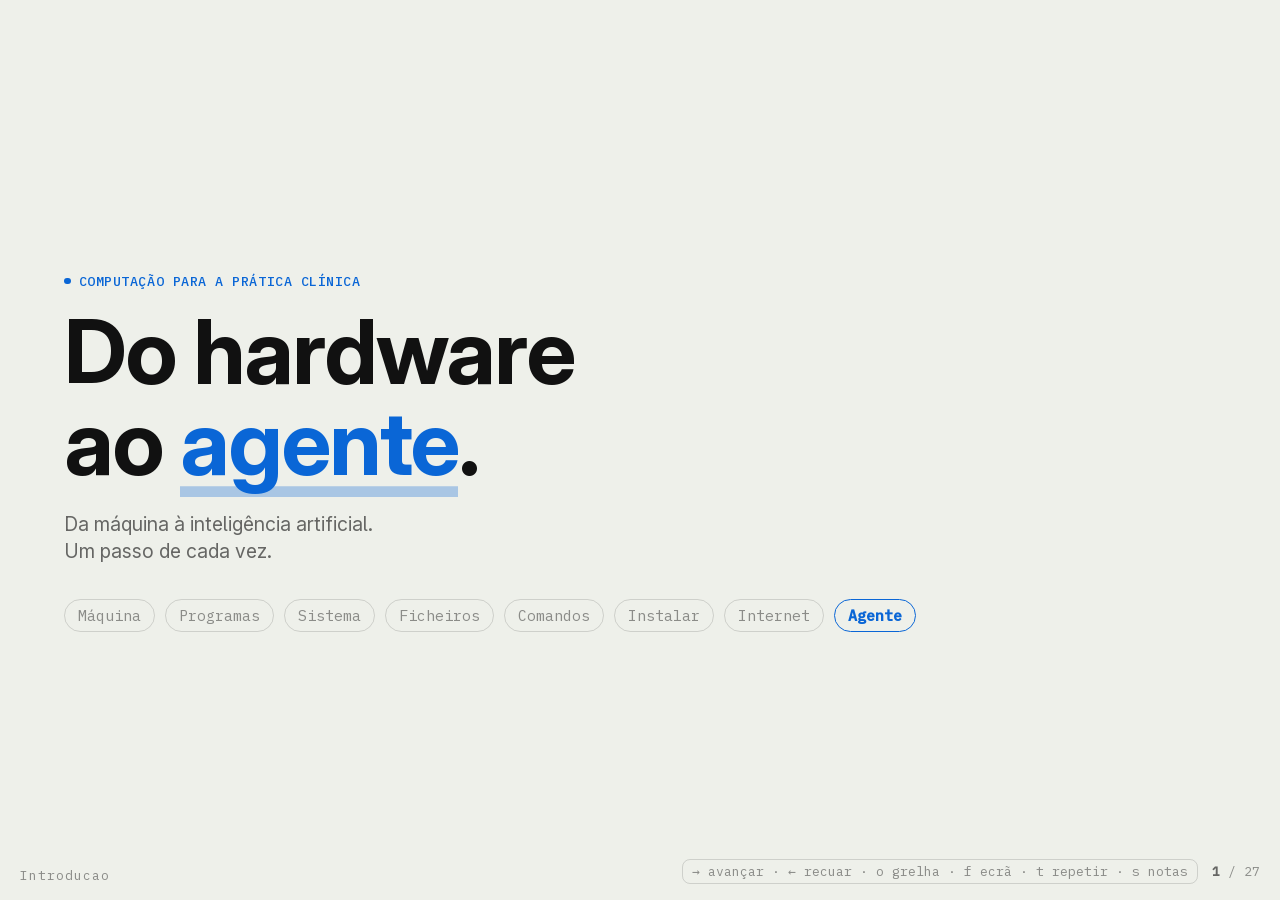
==== commit d9fad24e: "Add educator SWOT analysis and implement top deck improvements Add SWOT.md: an educator-grade SWOT (" ====
--- a/index.html
+++ b/index.html
@@ -614,6 +614,13 @@
       <div class="aside warn" data-step="4" style="margin-top:22px">
         Sem resposta clara, <b>não envies para a cloud</b>. Na dúvida, fala com o DPO.
       </div>
+
+      <div class="decision" data-step="5">
+        <span class="dlabel">Sem resposta clara às três:</span>
+        <span class="dopt no"><svg class="ic"><use href="#ic-x"/></svg> não enviar para a cloud</span>
+        <span class="dopt ok"><svg class="ic"><use href="#ic-shield"/></svg> usar modelo local</span>
+        <span class="dopt"><svg class="ic"><use href="#ic-check"/></svg> falar com o DPO</span>
+      </div>
     </div>
   </section>
 
@@ -707,7 +714,11 @@
         <span class="node warn">Agente</span>
       </div>
 
-      <div class="recap-final" data-step="1">
+      <div class="aside" data-step="1" style="margin-top:18px">
+        Antes de revelar: <b>que dados nunca devem sair da máquina?</b>
+      </div>
+
+      <div class="recap-final" data-step="2">
         Na cloud, os ficheiros <mark>atravessam uma fronteira</mark>.<br>
         Com dados de doentes: <b class="accent">modelo local</b>. Cloud só com contratos e consentimento.
       </div>
@@ -769,9 +780,45 @@
 
 <div class="slide-title-tag"></div>
 <div class="hud">
-  <span class="help">→ avançar · ← recuar · o grelha · f ecrã · t repetir</span>
+  <span class="help">→ avançar · ← recuar · o grelha · f ecrã · t repetir · s notas</span>
   <span class="count"></span>
 </div>
+
+<!-- Painel de notas do orador (tecla `s`). Escondido por omissao; so para o apresentador. -->
+<div class="notes-panel" hidden aria-live="polite"></div>
+
+<!-- Notas do orador, por slide (condensadas de SPEAKER.md). Renderizadas no painel acima. -->
+<script type="application/json" id="notes-data">
+{
+  "s-title": "Enquadra: hoje vamos da maquina fisica ate usar uma IA, sem dar nada por adquirido. <b>Pergunta:</b> quem ja abriu um terminal? (calibra o nivel).",
+  "s-map": "As tres perguntas do dia; a 3.&ordf; (ficheiros + IA) e a que importa mesmo. <b>Diz:</b> &laquo;no fim, vemos o mapa completo disto tudo&raquo; &mdash; cria reconhecimento no slide 27.",
+  "s-what": "Entrada &rarr; processamento &rarr; saida. Metafora: pedir uma analise &mdash; amostra, laboratorio, resultado.",
+  "s-hardware": "Tres pecas. No passo &laquo;Desligar&raquo;, <b>martela</b>: o que esta na memoria desaparece; no arquivo, fica. Fecho: tudo isto esta so <i>nesta</i> maquina &mdash; ate algo o enviar para fora (semente da fronteira).",
+  "s-software": "Hardware + instrucoes = trabalho feito. Metafora: o conhecimento clinico e o que torna util um profissional treinado.",
+  "s-os": "O intermediario entre ti e as pecas. Windows / macOS / Linux.",
+  "s-file": "Informacao com um nome. O fim do nome diz o tipo (.csv).",
+  "s-filesystem": "Pastas dentro de pastas = arquivo clinico (servico &rarr; processo &rarr; documentos). A maquina escreve o caminho numa linha so.",
+  "s-zones": "Zona do sistema (restrita) vs a tua zona. Impede estragar o sistema sem querer. Metafora: armazem da farmacia vs o teu gabinete.<br><b>&#10003; VERIFICA (fim do bloco 1):</b> &laquo;O que se perde ao desligar &mdash; a memoria ou o arquivo?&raquo;",
+  "s-dotfiles": "<i>(opcional)</i> Definicoes fora de vista, como a calibracao de um aparelho. Comecam por ponto. Vais ve-los ao configurar as ferramentas.",
+  "s-shell": "Clicar (5 passos) vs escrever (1 linha). O que muda e o esforco.",
+  "s-terminal": "Deixa o terminal escrever sozinho; depois a legenda colorida: utilizador / pasta / ordem / resposta. Tranquiliza: e so texto que entra e texto que sai.",
+  "s-automate": "<i>(opcional)</i> Uma ordem, mil ficheiros. Trabalho repetitivo sem esforco.",
+  "s-packages": "Gestor de pacotes = so de fontes verificadas. Metafora: formulario de medicamentos aprovados. Nunca um programa qualquer apanhado na net.",
+  "s-internet": "Pedido &rarr; servidor &rarr; resposta. Metafora: amostra ao laboratorio externo, relatorio de volta.",
+  "s-api": "So um impresso de requisicao: campos fixos, sem ambiguidade.",
+  "s-apikey": "A tua credencial pessoal. Nao partilhar, nao expor. <b>Pode ter custos.</b> Metafora: o teu login de prescritor.",
+  "s-model": "O &laquo;cerebro emprestado&raquo;: programa enorme num datacenter, nao no teu portatil. A chave da acesso; ha muitos modelos, capacidades e precos diferentes.<br><b>&#10003; VERIFICA (fim do bloco 2):</b> &laquo;Onde corre o modelo &mdash; no teu portatil ou num datacenter?&raquo;",
+  "s-agent": "Le, escreve, executa. Instala-se com o gestor de pacotes. <b>&#9654; TRANSICAO:</b> aqui, Esc/f para sair e abrir o <b>TERMINAL REAL</b>; mostra o OpenCode a correr com um comando real. (Volta depois ao slide seguinte.)",
+  "s-aierra": "Pode inventar com confianca; nao conhece o teu doente. <b>Confirma sempre.</b> Assistente, nao substituto &mdash; a responsabilidade clinica e tua.",
+  "s-boundary": "<b>O coracao da apresentacao.</b> Para pensar, o agente envia os teus ficheiros para fora. Deixa o fluxo atravessar a linha. Frase para assentar: &laquo;o conteudo dos teus ficheiros sai da maquina&raquo;. <b>Faz uma pausa aqui.</b>",
+  "s-patient": "E tratamento de dados (RGPD). As tres perguntas: contrato? onde ficam? base legal/consentimento? Sem resposta clara aos tres &rarr; nao enviar para a cloud &middot; usar modelo local &middot; falar com o DPO.",
+  "s-local": "A opcao segura para dados identificaveis: corre na propria maquina (Ollama), do mesmo gestor de pacotes. Mais lento, menos capaz &mdash; mas <b>privado por construcao</b>.",
+  "s-start": "<i>(opcional)</i> Checklist de arranque. Lembra que nomes/versoes mudam &mdash; procura a documentacao atual.",
+  "s-glossary": "&laquo;Levem isto.&raquo; Pagina de consulta PT.",
+  "s-recap": "<b>&#10003; VERIFICA (recapitulacao):</b> antes de revelar, pede a turma para reconstruir a cadeia (maquina &rarr; &hellip; &rarr; agente). Depois reforca: dados de doentes &rarr; modelo local; cloud so com contratos e consentimento.",
+  "s-schema": "A peca visual. Deixa os fios desenharem-se e os dados fluirem. &laquo;Reconhecem isto? E tudo o que vimos, ligado.&raquo; Termina aqui."
+}
+</script>
 
 <script src="vendor/anime.min.js"></script>
 <script src="js/terminal.js"></script>
--- a/css/base.css
+++ b/css/base.css
@@ -276,6 +276,71 @@
   .cols { grid-template-columns: 1fr; }
 }
 
+/* ---------- notas do orador (tecla `s`) ---------- */
+
+.notes-panel {
+  position: fixed;
+  left: 20px; right: 20px; bottom: 44px;
+  max-width: 1180px;
+  margin: 0 auto;
+  z-index: 60;
+  background: var(--panel);
+  border: 1px solid var(--line);
+  border-left: 3px solid var(--accent);
+  border-radius: var(--r);
+  box-shadow: var(--shadow);
+  padding: 12px 16px;
+  display: flex;
+  align-items: baseline;
+  gap: 14px;
+  font-size: clamp(13px, 1.25vw, 16px);
+  line-height: 1.4;
+  color: var(--ink);
+}
+.notes-panel[hidden] { display: none; }
+.notes-panel .np-tag {
+  font-family: var(--mono);
+  font-size: 12px;
+  letter-spacing: .04em;
+  text-transform: uppercase;
+  color: var(--accent);
+  white-space: nowrap;
+  flex: none;
+}
+.notes-panel .np-body { color: var(--ink-soft); }
+.notes-panel .np-body b { color: var(--ink); font-weight: 600; }
+.notes-panel .np-empty { color: var(--ink-dim); font-style: italic; }
+
+/* ---------- tira de decisao (RGPD, slide 22) ---------- */
+
+.decision {
+  display: flex;
+  flex-wrap: wrap;
+  align-items: center;
+  gap: 10px;
+  margin-top: 18px;
+}
+.decision .dlabel {
+  font-family: var(--mono);
+  font-size: clamp(12px, 1.1vw, 14px);
+  text-transform: uppercase;
+  letter-spacing: .03em;
+  color: var(--warn);
+}
+.decision .dopt {
+  display: inline-flex;
+  align-items: center;
+  gap: 7px;
+  border: 1px solid var(--line);
+  border-radius: var(--r);
+  padding: 6px 12px;
+  font-size: clamp(14px, 1.4vw, 18px);
+  font-weight: 600;
+  background: var(--panel);
+}
+.decision .dopt.no { border-color: color-mix(in srgb, var(--warn) 45%, var(--line)); color: var(--warn); }
+.decision .dopt.ok { border-color: color-mix(in srgb, var(--ok) 45%, var(--line)); color: var(--ok); }
+
 /* respeita reduzir movimento */
 @media (prefers-reduced-motion: reduce) {
   .slide, [data-step], .progress > i { transition-duration: .001ms !important; }
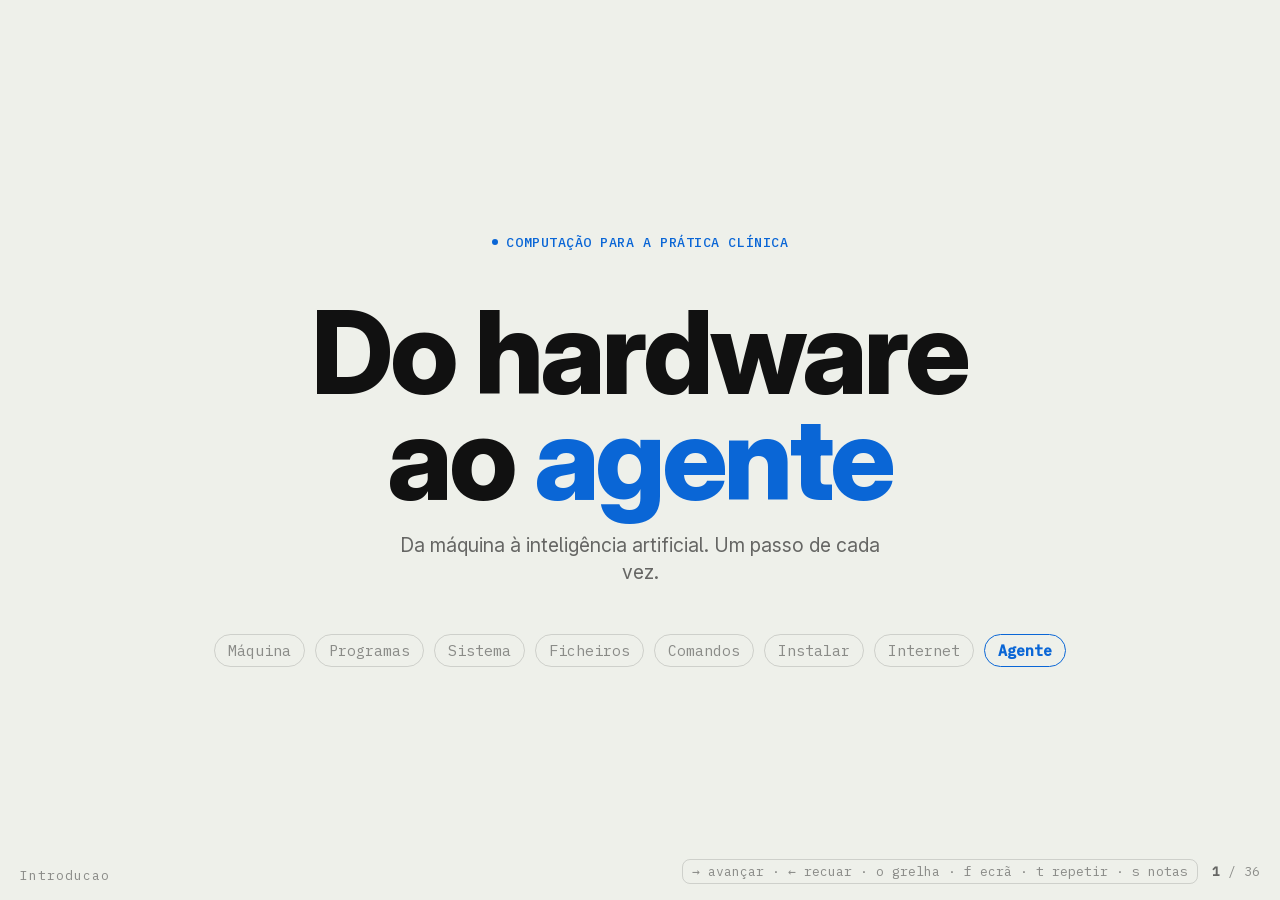
==== commit caf6bfbb: "feat: enhance animations and add section color transitions - Updated animation logic in animations.j" ====
--- a/index.html
+++ b/index.html
@@ -45,12 +45,12 @@
 
 <div class="deck">
 
-  <!-- ============ 1 · TITULO ============ -->
-  <section class="slide" id="s-title" data-slide data-title="Introducao">
+  <!-- ============ 1 · TITULO (hero) ============ -->
+  <section class="slide center" id="s-title" data-slide data-title="Introducao">
     <div class="slide-inner">
       <div class="kicker">Computação para a prática clínica</div>
-      <h1>Do hardware<br>ao <span class="uline">agente<svg viewBox="0 0 300 20" preserveAspectRatio="none"><path pathLength="640" d="M3 13 C 70 3, 130 19, 190 9 S 270 5, 297 12"/></svg></span>.</h1>
-      <p class="aside" style="margin-top:22px">Da máquina à inteligência artificial.<br>Um passo de cada vez.</p>
+      <h1 class="bigword">Do hardware<br>ao <span class="accent">agente</span></h1>
+      <p class="aside" style="margin-top:24px">Da máquina à inteligência artificial. Um passo de cada vez.</p>
       <div class="chain-mini">
         <span>Máquina</span><span>Programas</span><span>Sistema</span><span>Ficheiros</span>
         <span>Comandos</span><span>Instalar</span><span>Internet</span><span><b>Agente</b></span>
@@ -59,7 +59,7 @@
   </section>
 
   <!-- ============ 2 · MAPA ============ -->
-  <section class="slide" id="s-map" data-slide data-title="O caminho">
+  <section class="slide center" id="s-map" data-slide data-title="O caminho">
     <div class="slide-inner">
       <div class="kicker">O caminho de hoje</div>
       <h2>Três perguntas, por ordem</h2>
@@ -73,11 +73,10 @@
   </section>
 
   <!-- ============ 3 · O QUE E UM COMPUTADOR ============ -->
-  <section class="slide" id="s-what" data-slide data-title="O que e um computador">
+  <section class="slide center" id="s-what" data-slide data-title="O que e um computador">
     <div class="slide-inner">
       <div class="kicker">A ideia mais básica</div>
       <h2>Recebe, processa, devolve</h2>
-      <p class="lead">Por mais complicado que pareça, é sempre este ciclo.</p>
 
       <div class="ioflow">
         <div class="io-token"></div>
@@ -87,37 +86,30 @@
         <div class="io-arrow"><svg class="ic"><use href="#ic-arrow"/></svg></div>
         <div class="iobox"><svg class="ic ic-lg"><use href="#ic-monitor"/></svg><h3>Saída</h3><p>o resultado</p></div>
       </div>
-
-      <div class="aside" data-step="1" style="margin-top:26px">
-        Como pedir uma análise: <b>amostra</b> → laboratório → <b>resultado</b>.
-      </div>
     </div>
   </section>
 
   <!-- ============ 4 · HARDWARE ============ -->
-  <section class="slide" id="s-hardware" data-slide data-title="Hardware">
-    <div class="slide-inner">
-      <div class="kicker">A máquina física · hardware</div>
-      <h2>As três peças que importam</h2>
+  <section class="slide center" id="s-hardware" data-slide data-title="Hardware">
+    <div class="slide-inner">
+      <div class="kicker">A máquina física</div>
+      <h2>Três peças</h2>
 
       <div class="machine">
         <div class="hw cpu" data-step="1">
           <svg class="ic ic-lg"><use href="#ic-cpu"/></svg>
           <h3>Processador</h3>
-          <p>Faz o trabalho. Calcula e executa as instruções.</p>
-          <div class="persist">sempre a trabalhar</div>
+          <div class="persist">faz o trabalho</div>
         </div>
         <div class="hw ram" data-step="2">
           <svg class="ic ic-lg"><use href="#ic-ram"/></svg>
-          <h3>Memória (RAM)</h3>
-          <p>A secretária: só o que estás a usar neste momento.</p>
+          <h3>Memória</h3>
           <div class="vol-content"><i></i><i></i><i></i><i></i></div>
           <div class="persist">temporária</div>
         </div>
         <div class="hw disk" data-step="3">
           <svg class="ic ic-lg"><use href="#ic-disk"/></svg>
           <h3>Armazenamento</h3>
-          <p>O arquivo: os ficheiros ficam guardados.</p>
           <div class="vol-content"><i></i><i></i><i></i><i></i></div>
           <div class="persist">permanente</div>
         </div>
@@ -127,54 +119,44 @@
         <span class="power-btn"><svg class="ic"><use href="#ic-power"/></svg> Desligar</span>
         <span class="power-note">→ memória vazia · arquivo intacto.</span>
       </div>
-
-      <div class="aside" data-step="5" style="margin-top:22px">
-        Tudo isto está só <b>nesta</b> máquina — até algo o enviar para fora.
-      </div>
     </div>
   </section>
 
   <!-- ============ 5 · SOFTWARE ============ -->
-  <section class="slide" id="s-software" data-slide data-title="Software">
-    <div class="slide-inner">
-      <div class="kicker">As instruções · software</div>
+  <section class="slide center" id="s-software" data-slide data-title="Software">
+    <div class="slide-inner">
+      <div class="kicker">As instruções</div>
       <h2>Sozinha, não faz nada</h2>
-      <p class="lead">O software são as instruções que dizem ao hardware o que fazer.</p>
-
-      <div class="sw-stage">
-        <div class="inert-box">
+
+      <div class="sw-eq">
+        <div class="sw-box machine">
           <svg class="ic ic-lg"><use href="#ic-cpu"/></svg>
-          <span class="ib-off">a máquina<br><i>ligada, mas sem saber o que fazer</i></span>
-          <span class="ib-on">a máquina<br><i>agora sabe: está a executar</i></span>
-        </div>
-        <div class="sw-op">+</div>
-        <div class="sw-instr">
-          <div class="sw-instr-h">o software (as instruções)</div>
-          <div class="ln"><span class="kw">abrir</span> a lista de doentes</div>
-          <div class="ln"><span class="kw">escolher</span> os com mais de 65 anos</div>
-          <div class="ln"><span class="kw">calcular</span> a tensão média</div>
-          <div class="ln"><span class="kw">guardar</span> o resultado</div>
-        </div>
-        <div class="sw-op">=</div>
-        <div class="result-box">
+          <span>a máquina</span>
+        </div>
+        <span class="sw-sign">+</span>
+        <div class="sw-box instr">
+          <div class="sw-h">o software</div>
+          <div class="ln"><span class="kw">abrir</span> a lista</div>
+          <div class="ln"><span class="kw">filtrar</span> &gt; 65 anos</div>
+          <div class="ln"><span class="kw">calcular</span> a média</div>
+          <div class="ln"><span class="kw">guardar</span></div>
+        </div>
+        <span class="sw-sign">=</span>
+        <div class="sw-box result">
           <svg class="ic ic-lg"><use href="#ic-check"/></svg>
-          <span>trabalho<br>feito</span>
-        </div>
-      </div>
-
-      <div class="aside" style="margin-top:24px">
-        O <b>software</b> é para o hardware o que o conhecimento clínico é para quem o tem.
-      </div>
+          <span>trabalho feito</span>
+        </div>
+      </div>
+
+      <div class="aside" data-step="1" style="margin-top:22px">A máquina + as instruções = o trabalho feito.</div>
     </div>
   </section>
 
   <!-- ============ 6 · SISTEMA OPERATIVO ============ -->
-  <section class="slide" id="s-os" data-slide data-title="Sistema Operativo">
-    <div class="slide-inner">
-      <div class="kicker">O programa que manda em todos · sistema operativo</div>
+  <section class="slide center" id="s-os" data-slide data-title="Sistema Operativo">
+    <div class="slide-inner">
+      <div class="kicker">O programa que manda em todos</div>
       <h2>Quem organiza tudo</h2>
-      <p class="lead">Entre ti e o hardware há um programa principal que gere as peças,
-        abre os teus programas e guarda os ficheiros.</p>
 
       <div class="layers">
         <div class="layer you" data-step="1"><svg class="ic"><use href="#ic-monitor"/></svg><div><h3>Tu e os teus programas</h3></div><span class="role">clicas e escreves</span></div>
@@ -192,23 +174,45 @@
     </div>
   </section>
 
-  <!-- ============ 7 · O QUE E UM FICHEIRO ============ -->
-  <section class="slide" id="s-file" data-slide data-title="O que e um ficheiro">
+  <!-- ============ 7 · O QUE E UM FICHEIRO (anatomia) ============ -->
+  <section class="slide center" id="s-file" data-slide data-title="O que e um ficheiro">
     <div class="slide-inner">
       <div class="kicker">A unidade de tudo</div>
       <h2>O que é um ficheiro?</h2>
-
-      <div class="filecard-stage">
-        <div class="filecard">
-          <svg class="ic ic-xl"><use href="#ic-file"/></svg>
-          <div class="fname">coorte.csv</div>
-          <div class="flines"><i></i><i></i><i></i><i></i></div>
-        </div>
-        <div class="file-explain">
-          <p class="lead" style="margin-top:0" data-step="1">Informação guardada com um nome. Tudo são ficheiros.</p>
-          <div class="aside" data-step="2" style="margin-top:20px">O fim do nome diz o tipo:
-            <b>.csv</b> = folha de cálculo.</div>
-        </div>
+      <p class="lead">Informação guardada com um nome.</p>
+
+      <div class="filename" data-step="1">
+        <span class="fn-name">coorte</span><span class="fn-dot">.</span><span class="fn-ext">csv</span>
+      </div>
+      <div class="fn-labels" data-step="1">
+        <span class="fl-name">o nome</span>
+        <span class="fl-ext">a extensão</span>
+      </div>
+
+      <div class="aside" data-step="2" style="margin-top:20px">
+        Antes do ponto, o <b>nome</b>. Depois do ponto, a <b>extensão</b> — é ela que diz o <b>tipo</b>.
+      </div>
+    </div>
+  </section>
+
+  <!-- ============ 7b · TIPOS DE FICHEIRO -> SOFTWARE ============ -->
+  <section class="slide center" id="s-filetypes" data-slide data-title="Tipos de ficheiro">
+    <div class="slide-inner">
+      <div class="kicker">A extensão manda</div>
+      <h2>A extensão diz que programa abre</h2>
+      <p class="lead">A extensão define como os dados estão guardados — e que programa o sistema usa para abrir.</p>
+
+      <div class="ftypes" data-step="1">
+        <div class="ft-head"><span>extensão</span><span>o que é</span><span>abre com</span></div>
+        <div class="ft-row"><span class="ft-ext">.csv</span><span>tabela de dados</span><span>folha de cálculo</span></div>
+        <div class="ft-row"><span class="ft-ext">.docx</span><span>texto</span><span>processador de texto</span></div>
+        <div class="ft-row"><span class="ft-ext">.jpg</span><span>imagem</span><span>editor de imagem</span></div>
+        <div class="ft-row"><span class="ft-ext">.pdf</span><span>documento</span><span>leitor de PDF</span></div>
+        <div class="ft-row bridge"><span class="ft-ext">.html</span><span>página web</span><span>browser</span></div>
+      </div>
+
+      <div class="aside" data-step="2" style="margin-top:18px">
+        O <b>browser</b> abre a web — e é num browser que, hoje, falas com um <b>chatbot</b>.
       </div>
     </div>
   </section>
@@ -239,8 +243,32 @@
     </div>
   </section>
 
+  <!-- ============ 8b · O MESMO CAMINHO (Windows vs macOS) ============ -->
+  <section class="slide center" id="s-paths" data-slide data-title="O mesmo caminho">
+    <div class="slide-inner">
+      <div class="kicker">O mesmo ficheiro, dois sistemas</div>
+      <h2>O caminho completo</h2>
+      <p class="lead">A mesma estrutura. Muda só a forma de a escrever.</p>
+
+      <div class="pathset">
+        <div class="pathrow">
+          <span class="os">Windows</span>
+          <code class="path"><span class="sw">C:\</span>Users<span class="sw">\</span>rosa<span class="sw">\</span>Hospital<span class="sw">\</span>Cardiologia<span class="sw">\</span>Doente-0412<span class="sw">\</span><b>exame.pdf</b></code>
+        </div>
+        <div class="pathrow" data-step="1">
+          <span class="os">macOS</span>
+          <code class="path"><span class="sl">/</span>Users<span class="sl">/</span>rosa<span class="sl">/</span>Hospital<span class="sl">/</span>Cardiologia<span class="sl">/</span>Doente-0412<span class="sl">/</span><b>exame.pdf</b></code>
+        </div>
+      </div>
+
+      <div class="aside" data-step="2" style="margin-top:22px">
+        Windows usa <b>\</b> e uma letra de unidade (<b>C:</b>); macOS e Linux usam <b>/</b>. O resto é igual.
+      </div>
+    </div>
+  </section>
+
   <!-- ============ 9 · SISTEMA vs UTILIZADOR ============ -->
-  <section class="slide" id="s-zones" data-slide data-title="Zonas da maquina">
+  <section class="slide center" id="s-zones" data-slide data-title="Zonas da maquina">
     <div class="slide-inner">
       <div class="kicker">Onde podes e onde não deves mexer</div>
       <h2>A zona do sistema vs a tua zona</h2>
@@ -262,14 +290,11 @@
         </div>
       </div>
 
-      <div class="aside" data-step="3" style="margin-top:22px">
-        Impede-te de <b>estragar o sistema sem querer</b>.
-      </div>
     </div>
   </section>
 
   <!-- ============ 10 · DOTFILES ============ -->
-  <section class="slide optional" id="s-dotfiles" data-slide data-title="Ficheiros ocultos">
+  <section class="slide optional center" id="s-dotfiles" data-slide data-title="Ficheiros ocultos">
     <div class="slide-inner">
       <div class="kicker">Configurações fora de vista</div>
       <h2>Ficheiros ocultos</h2>
@@ -295,7 +320,7 @@
   </section>
 
   <!-- ============ 11 · SHELL ============ -->
-  <section class="slide" id="s-shell" data-slide data-title="Dar ordens por texto">
+  <section class="slide center" id="s-shell" data-slide data-title="Dar ordens por texto">
     <div class="slide-inner">
       <div class="kicker">Falar com a máquina por escrito</div>
       <h2>Duas formas de pedir o mesmo</h2>
@@ -320,14 +345,11 @@
         </div>
       </div>
 
-      <div class="aside" data-step="3" style="margin-top:22px">
-        Mais uma <b>indicação clara</b> do que um formulário.
-      </div>
     </div>
   </section>
 
   <!-- ============ 12 · TERMINAL ============ -->
-  <section class="slide" id="s-terminal" data-slide data-title="O terminal">
+  <section class="slide center" id="s-terminal" data-slide data-title="O terminal">
     <div class="slide-inner">
       <div class="kicker">A janela onde se escreve</div>
       <h2>O terminal</h2>
@@ -346,14 +368,22 @@
         <div class="leg" data-step="4"><span class="sw grey"></span><div>por baixo — a <b>resposta</b> da máquina</div></div>
       </div>
 
-      <div class="aside" data-step="5" style="margin-top:18px">
-        Menos bonito. Mais <b>direto, exato e repetível</b>.
-      </div>
+    </div>
+  </section>
+
+  <!-- ============ 12b · PASTA DE TRABALHO ============ -->
+  <section class="slide center" id="s-workdir" data-slide data-title="Pasta de trabalho">
+    <div class="slide-inner">
+      <div class="kicker">Onde o agente trabalha</div>
+      <span class="giant"><svg class="ic"><use href="#ic-folder"/></svg></span>
+      <h2 style="margin-top:8px">A pasta do projeto</h2>
+      <p class="lead">Abres o terminal <b>dentro de uma pasta</b> — e é só nessa pasta que o agente lê e escreve.</p>
+      <div class="aside" data-step="1" style="margin-top:18px">Tudo o que está fora dessa pasta fica de fora. É o teu espaço de trabalho.</div>
     </div>
   </section>
 
   <!-- ============ 13 · AUTOMATIZACAO ============ -->
-  <section class="slide optional" id="s-automate" data-slide data-title="Repetir sem esforco">
+  <section class="slide optional center" id="s-automate" data-slide data-title="Repetir sem esforco">
     <div class="slide-inner">
       <div class="kicker">Porque é que isto interessa</div>
       <h2>O que é exato, repete-se</h2>
@@ -420,7 +450,7 @@
   </section>
 
   <!-- ============ 15 · INTERNET ============ -->
-  <section class="slide" id="s-internet" data-slide data-title="A internet">
+  <section class="slide center" id="s-internet" data-slide data-title="A internet">
     <div class="slide-inner">
       <div class="kicker">A internet não é magia</div>
       <h2>Pedido e resposta</h2>
@@ -446,14 +476,11 @@
         <span class="res" data-step="2">← resposta (recebes os resultados)</span>
       </div>
 
-      <div class="aside" data-step="3" style="margin-top:18px">
-        Como enviar uma amostra e esperar o relatório.
-      </div>
     </div>
   </section>
 
   <!-- ============ 16 · API ============ -->
-  <section class="slide" id="s-api" data-slide data-title="O que e uma API">
+  <section class="slide center" id="s-api" data-slide data-title="O que e uma API">
     <div class="slide-inner">
       <div class="kicker">A forma do pedido</div>
       <h2>Só um impresso de requisição</h2>
@@ -475,38 +502,26 @@
         </div>
       </div>
 
-      <div class="aside" data-step="3" style="margin-top:18px">O impresso que o laboratório aceita: campos, sem ambiguidade.</div>
     </div>
   </section>
 
   <!-- ============ 17 · CHAVE DE API ============ -->
-  <section class="slide" id="s-apikey" data-slide data-title="Chave de API">
+  <section class="slide center" id="s-apikey" data-slide data-title="Chave de API">
     <div class="slide-inner">
       <div class="kicker">A tua credencial</div>
       <h2>A chave de API</h2>
-      <p class="lead">Uma chave que te identifica no serviço. É pessoal.</p>
-
-      <div data-step="1">
-        <div class="keycard">
-          <svg class="ic"><use href="#ic-key"/></svg>
-          <span class="val">a tua chave pessoal · • • • • • •</span>
-        </div>
-      </div>
-
-      <div class="key-rules">
-        <div class="key-rule good" data-step="2"><svg class="ic"><use href="#ic-check"/></svg> <b>Identifica-te</b> ao serviço: ele sabe que o pedido é teu.</div>
-        <div class="key-rule bad" data-step="3"><svg class="ic"><use href="#ic-x"/></svg> <b>Nunca</b> a partilhes nem a escrevas onde outros a vejam.</div>
-        <div class="key-rule" data-step="4"><svg class="ic"><use href="#ic-key"/></svg> <b>Pode ter custos:</b> cada pedido ao serviço pode ser pago.</div>
-      </div>
-
-      <div class="aside warn" data-step="5" style="margin-top:22px">
-        Como o teu <b>login de prescritor</b>: é tua, é a tua responsabilidade.
+      <div class="keycard" style="margin-top:18px">
+        <svg class="ic"><use href="#ic-key"/></svg>
+        <span class="val">a tua chave pessoal · • • • • • •</span>
+      </div>
+      <div class="aside warn" data-step="1" style="margin-top:22px">
+        É <b>tua</b>. Nunca a partilhes. Guarda-a em segurança.
       </div>
     </div>
   </section>
 
   <!-- ============ 18 · O MODELO ============ -->
-  <section class="slide" id="s-model" data-slide data-title="O modelo">
+  <section class="slide center" id="s-model" data-slide data-title="O modelo">
     <div class="slide-inner">
       <div class="kicker">O que está do outro lado</div>
       <h2>O modelo — o cérebro emprestado</h2>
@@ -529,7 +544,7 @@
   <!-- ============ 19 · AGENTE ============ -->
   <!-- NOTA APRESENTADOR: aqui, fecha a apresentacao (Esc/f) e abre o TERMINAL REAL.
        Mostra o OpenCode a correr com um comando real. Ver SPEAKER.md. -->
-  <section class="slide" id="s-agent" data-slide data-title="O agente (OpenCode)"
+  <section class="slide center" id="s-agent" data-slide data-title="O agente (OpenCode)"
            data-note="Fecha a apresentacao e abre o terminal real: mostra o OpenCode a correr.">
     <div class="slide-inner">
       <div class="kicker">Juntando tudo: o agente</div>
@@ -545,13 +560,46 @@
 
       <div class="term" data-step="4">
         <div class="term-bar"><span class="tb r"></span><span class="tb y"></span><span class="tb g"></span><span class="title">opencode</span></div>
-        <div class="term-body" id="term-opencode" style="min-height:130px"></div>
-      </div>
-    </div>
-  </section>
-
-  <!-- ============ 19 · A IA PODE ERRAR ============ -->
-  <section class="slide" id="s-aierra" data-slide data-title="A IA pode enganar-se">
+        <div class="term-body" id="term-opencode" style="min-height:100px"></div>
+      </div>
+    </div>
+  </section>
+
+  <!-- ============ 19b · PROMPT + CONTEXTO ============ -->
+  <section class="slide center" id="s-prompt" data-slide data-title="Prompt e contexto">
+    <div class="slide-inner">
+      <div class="kicker">Como falas com o modelo</div>
+      <h2>O prompt e o que ele vê</h2>
+      <p class="lead">O <b>prompt</b> é o que escreves. Mas o modelo só vê o que cabe na <b>janela de contexto</b>.</p>
+      <div class="frame" data-label="janela de contexto" data-step="1" style="margin-top:26px;max-width:640px">
+        <div class="ctx-items">
+          <span class="ctx"><svg class="ic"><use href="#ic-doc"/></svg> ficheiros abertos</span>
+          <span class="ctx"><svg class="ic"><use href="#ic-edit"/></svg> a tua pergunta</span>
+        </div>
+      </div>
+      <div class="aside warn" data-step="2" style="margin-top:18px">O que fica <b>fora</b> da janela, o modelo não conhece. Tu escolhes o que entra.</div>
+    </div>
+  </section>
+
+  <!-- ============ 19c · PERMISSOES ============ -->
+  <section class="slide center" id="s-perms" data-slide data-title="Permissões do agente">
+    <div class="slide-inner">
+      <div class="kicker">Quem manda és tu</div>
+      <h2>O agente pede autorização</h2>
+      <p class="lead">Antes de escrever ou correr algo, o agente <b>propõe</b> e espera que aproves.</p>
+      <div class="permcard" data-step="1" style="margin-top:24px">
+        <div class="perm-line"><svg class="ic"><use href="#ic-edit"/></svg> alterar <span class="mono">analise.R</span> ?</div>
+        <div class="perm-actions">
+          <span class="perm-yes" data-step="2"><svg class="ic"><use href="#ic-check"/></svg> aprovar</span>
+          <span class="perm-no"><svg class="ic"><use href="#ic-x"/></svg> recusar</span>
+        </div>
+      </div>
+      <div class="aside" data-step="3" style="margin-top:18px">Nada acontece sem o teu sim. Lês a proposta e decides.</div>
+    </div>
+  </section>
+
+  <!-- ============ 20 · A IA PODE ERRAR ============ -->
+  <section class="slide center" id="s-aierra" data-slide data-title="A IA pode enganar-se">
     <div class="slide-inner">
       <div class="kicker">Antes de confiares</div>
       <h2>A IA pode <span class="uline">enganar-se<svg viewBox="0 0 300 20" preserveAspectRatio="none"><path pathLength="640" d="M3 12 C 80 4, 140 18, 200 9 S 280 6, 297 12"/></svg></span></h2>
@@ -570,7 +618,7 @@
   </section>
 
   <!-- ============ 20 · A FRONTEIRA ============ -->
-  <section class="slide" id="s-boundary" data-slide data-title="A fronteira">
+  <section class="slide center" id="s-boundary" data-slide data-title="A fronteira">
     <div class="slide-inner">
       <div class="kicker">A parte que mais importa</div>
       <h2>Para pensar, o agente envia os teus ficheiros para fora</h2>
@@ -598,29 +646,39 @@
   </section>
 
   <!-- ============ 20 · DADOS DE DOENTES ============ -->
-  <section class="slide" id="s-patient" data-slide data-title="Dados de doentes">
+  <section class="slide center" id="s-patient" data-slide data-title="Dados de doentes">
     <div class="slide-inner">
       <div class="kicker">Quando os ficheiros têm dados de doentes</div>
       <h2>Não é uma conveniência</h2>
-      <p class="lead">Enviar dados identificáveis para fora é <b>tratamento de dados</b> (RGPD).
-        Três perguntas, primeiro:</p>
+      <p class="lead">Enviar dados identificáveis é <b>tratamento de dados</b> (RGPD). Três perguntas:</p>
 
       <div class="gov-list">
         <div class="gov-item" data-step="1"><svg class="ic"><use href="#ic-doc"/></svg> Há um <b>contrato</b> com quem trata os dados?</div>
-        <div class="gov-item" data-step="2"><svg class="ic"><use href="#ic-globe"/></svg> <b>Onde</b> (em que país) ficam guardados os dados?</div>
-        <div class="gov-item" data-step="3"><svg class="ic"><use href="#ic-check"/></svg> Há <b>base legal</b> e consentimento para este uso?</div>
-      </div>
-
-      <div class="aside warn" data-step="4" style="margin-top:22px">
-        Sem resposta clara, <b>não envies para a cloud</b>. Na dúvida, fala com o DPO.
-      </div>
-
-      <div class="decision" data-step="5">
+        <div class="gov-item" data-step="2"><svg class="ic"><use href="#ic-globe"/></svg> <b>Onde</b> ficam guardados?</div>
+        <div class="gov-item" data-step="3"><svg class="ic"><use href="#ic-check"/></svg> Há <b>base legal</b> e consentimento?</div>
+      </div>
+
+      <div class="decision" data-step="4">
         <span class="dlabel">Sem resposta clara às três:</span>
         <span class="dopt no"><svg class="ic"><use href="#ic-x"/></svg> não enviar para a cloud</span>
         <span class="dopt ok"><svg class="ic"><use href="#ic-shield"/></svg> usar modelo local</span>
         <span class="dopt"><svg class="ic"><use href="#ic-check"/></svg> falar com o DPO</span>
       </div>
+    </div>
+  </section>
+
+  <!-- ============ 20c · PSEUDONIMIZACAO ============ -->
+  <section class="slide center" id="s-pseudon" data-slide data-title="Pseudonimização">
+    <div class="slide-inner">
+      <div class="kicker">Antes de usar, despir os dados</div>
+      <h2>Pseudonimização</h2>
+      <p class="lead">Tirar o que identifica o doente <b>antes</b> de o ficheiro ser usado.</p>
+      <div class="redact" style="margin-top:24px">
+        <div class="rline"><span class="rk">Nome</span><span class="rv" data-step="1">João M. Silva</span><span class="rv mask" data-step="1">█████████</span></div>
+        <div class="rline"><span class="rk">Nº utente</span><span class="rv" data-step="1">123456789</span><span class="rv mask" data-step="1">█████████</span></div>
+        <div class="rline"><span class="rk">Dados clínicos</span><span class="rv keep" data-step="1">tensão, idade, exame</span></div>
+      </div>
+      <div class="aside" data-step="2" style="margin-top:18px">Reduz o risco — mas confirma sempre a base legal. Não é um passe livre.</div>
     </div>
   </section>
 
@@ -651,16 +709,22 @@
           <div class="aside" data-step="1">Instala-se da mesma lista verificada:
             <span style="font-family:var(--mono);font-style:normal;color:var(--accent)">instalar ollama</span>.</div>
           <div class="aside" data-step="2" style="margin-top:6px">
-            Mais lento, menos capaz — mas <b>privado por construção</b>.
-            A cloud só sem dados de doentes (ou com contratos e consentimento).
+            <b>Precisa de máquina capaz:</b> modelos pequenos correm num portátil recente (muita
+            RAM); os maiores pedem placa gráfica (GPU). Mais lento que a cloud.
           </div>
+          <div class="aside" data-step="3" style="margin-top:6px">
+            Privado por construção. A cloud só sem dados de doentes (ou com contratos e consentimento).
+          </div>
+          <div class="muted" data-step="3" style="font-family:var(--mono);font-size:12px;margin-top:6px">
+            requisitos e nomes mudam — confirma a documentação atual (2026)
+          </div>
         </div>
       </div>
     </div>
   </section>
 
   <!-- ============ 24 · PRIMEIROS PASSOS ============ -->
-  <section class="slide optional" id="s-start" data-slide data-title="Primeiros passos">
+  <section class="slide optional center" id="s-start" data-slide data-title="Primeiros passos">
     <div class="slide-inner">
       <div class="kicker">E agora, como começo eu?</div>
       <h2>Primeiros passos</h2>
@@ -676,29 +740,109 @@
   </section>
 
   <!-- ============ 25 · GLOSSARIO ============ -->
-  <section class="slide" id="s-glossary" data-slide data-title="Glossario">
+  <section class="slide center" id="s-glossary" data-slide data-title="Glossario">
     <div class="slide-inner">
       <div class="kicker">As palavras todas, em português</div>
       <h2>Glossário rápido</h2>
       <div class="glossary">
-        <div class="gl"><span class="t">Hardware</span><span class="d">a máquina física</span></div>
-        <div class="gl"><span class="t">Software</span><span class="d">os programas (as instruções)</span></div>
-        <div class="gl"><span class="t">Sistema operativo</span><span class="d">quem organiza tudo (Windows, macOS, Linux)</span></div>
-        <div class="gl"><span class="t">Ficheiro</span><span class="d">informação guardada com um nome</span></div>
-        <div class="gl"><span class="t">Terminal</span><span class="d">janela de texto para dar ordens</span></div>
-        <div class="gl"><span class="t">Gestor de pacotes</span><span class="d">instalar de fontes de confiança</span></div>
-        <div class="gl"><span class="t">Cloud</span><span class="d">computador de outra empresa, noutro sítio</span></div>
-        <div class="gl"><span class="t">API</span><span class="d">o formato do pedido a um serviço</span></div>
-        <div class="gl"><span class="t">Chave de API</span><span class="d">a tua credencial pessoal</span></div>
-        <div class="gl"><span class="t">Agente</span><span class="d">IA que trabalha nos teus ficheiros</span></div>
-        <div class="gl"><span class="t">Ollama</span><span class="d">IA que corre na tua própria máquina</span></div>
-        <div class="gl"><span class="t">Dotfile</span><span class="d">ficheiro de definições, oculto</span></div>
-      </div>
-    </div>
-  </section>
-
-  <!-- ============ 26 · RECAP ============ -->
-  <section class="slide" id="s-recap" data-slide data-title="Em resumo">
+        <div class="gl"><span class="t" data-term="Hardware">Hardware</span><span class="d">a máquina física</span><span class="eg">o computador do serviço</span></div>
+        <div class="gl"><span class="t" data-term="Software">Software</span><span class="d">os programas (as instruções)</span><span class="eg">o sistema de registos</span></div>
+        <div class="gl"><span class="t" data-term="Sistema operativo">Sistema operativo</span><span class="d">quem organiza tudo</span><span class="eg">Windows · macOS · Linux</span></div>
+        <div class="gl"><span class="t" data-term="Ficheiro">Ficheiro</span><span class="d">informação com um nome</span><span class="eg">um exame em PDF</span></div>
+        <div class="gl"><span class="t" data-term="Terminal">Terminal</span><span class="d">janela de texto para dar ordens</span><span class="eg">escrever em vez de clicar</span></div>
+        <div class="gl"><span class="t" data-term="Gestor de pacotes">Gestor de pacotes</span><span class="d">instalar de fontes de confiança</span><span class="eg">como um formulário aprovado</span></div>
+        <div class="gl"><span class="t" data-term="Cloud">Cloud</span><span class="d">computador de outra empresa</span><span class="eg">enviar a um laboratório externo</span></div>
+        <div class="gl"><span class="t" data-term="API">API</span><span class="d">o formato do pedido a um serviço</span><span class="eg">um impresso de requisição</span></div>
+        <div class="gl"><span class="t" data-term="Chave de API">Chave de API</span><span class="d">a tua credencial pessoal</span><span class="eg">como o teu acesso ao sistema</span></div>
+        <div class="gl"><span class="t" data-term="Agente">Agente</span><span class="d">IA que trabalha nos teus ficheiros</span><span class="eg">lê, escreve, executa</span></div>
+        <div class="gl"><span class="t" data-term="Ollama">Ollama</span><span class="d">IA que corre na tua máquina</span><span class="eg">nada sai para fora</span></div>
+        <div class="gl"><span class="t" data-term="Dotfile">Dotfile</span><span class="d">ficheiro de definições, oculto</span><span class="eg">a calibração de um aparelho</span></div>
+      </div>
+    </div>
+  </section>
+
+  <!-- ============ 26 · QUIZ 1 (opcional) ============ -->
+  <section class="slide optional center" id="s-quiz-1" data-slide data-title="Quiz (1/2)">
+    <div class="slide-inner">
+      <div class="kicker">Quiz · 1 de 2 · pergunta à turma</div>
+      <div class="quiz">
+        <div class="quiz-q">
+          <div class="qq">1 · Ao desligar o computador, o que <b>desaparece</b>?</div>
+          <div class="qopts"><span>A) o arquivo</span><span>B) a memória (RAM)</span><span>C) o sistema</span></div>
+          <div class="qa" data-step="1"><svg class="ic"><use href="#ic-check"/></svg> <b>B</b> — o armazenamento fica.</div>
+        </div>
+        <div class="quiz-q">
+          <div class="qq">2 · No Windows, o caminho usa que separador?</div>
+          <div class="qopts"><span>A) /</span><span>B) \</span><span>C) :</span></div>
+          <div class="qa" data-step="2"><svg class="ic"><use href="#ic-check"/></svg> <b>B</b> — barra invertida. macOS/Linux usam /.</div>
+        </div>
+        <div class="quiz-q">
+          <div class="qq">3 · O gestor de pacotes instala a partir de...</div>
+          <div class="qopts"><span>A) qualquer site</span><span>B) uma lista verificada</span><span>C) email</span></div>
+          <div class="qa" data-step="3"><svg class="ic"><use href="#ic-check"/></svg> <b>B</b> — fontes de confiança.</div>
+        </div>
+        <div class="quiz-q open">
+          <div class="qq">4 · <i>Pergunta à turma:</i> o que é uma <b>API</b>?</div>
+          <div class="qa" data-step="4"><svg class="ic"><use href="#ic-check"/></svg> o formato do pedido a um serviço — um impresso de requisição.</div>
+        </div>
+        <div class="quiz-q">
+          <div class="qq">5 · A chave de API deve ser...</div>
+          <div class="qopts"><span>A) partilhada com a equipa</span><span>B) guardada em variável de ambiente</span><span>C) colada no código</span></div>
+          <div class="qa" data-step="5"><svg class="ic"><use href="#ic-check"/></svg> <b>B</b> — pessoal; se vazar, revogar.</div>
+        </div>
+      </div>
+    </div>
+  </section>
+
+  <!-- ============ 27 · QUIZ 2 (opcional) ============ -->
+  <section class="slide optional center" id="s-quiz-2" data-slide data-title="Quiz (2/2)">
+    <div class="slide-inner">
+      <div class="kicker">Quiz · 2 de 2 · o que mais importa</div>
+      <div class="quiz">
+        <div class="quiz-q">
+          <div class="qq">6 · Ao usar um agente na cloud, os teus ficheiros...</div>
+          <div class="qopts"><span>A) ficam na máquina</span><span>B) saem e atravessam a fronteira</span><span>C) são apagados</span></div>
+          <div class="qa" data-step="1"><svg class="ic"><use href="#ic-check"/></svg> <b>B</b> — cruzam a fronteira institucional.</div>
+        </div>
+        <div class="quiz-q">
+          <div class="qq">7 · Com dados de doentes, a opção segura é...</div>
+          <div class="qopts"><span>A) a cloud mais rápida</span><span>B) o modelo local</span><span>C) email</span></div>
+          <div class="qa" data-step="2"><svg class="ic"><use href="#ic-check"/></svg> <b>B</b> — nada sai; cloud só com contratos e consentimento.</div>
+        </div>
+        <div class="quiz-q">
+          <div class="qq">8 · Pseudonimizar é...</div>
+          <div class="qopts"><span>A) encriptar tudo</span><span>B) tirar identificadores antes de usar</span><span>C) apagar o ficheiro</span></div>
+          <div class="qa" data-step="3"><svg class="ic"><use href="#ic-check"/></svg> <b>B</b> — reduz o risco, não é passe livre.</div>
+        </div>
+        <div class="quiz-q open">
+          <div class="qq">9 · <i>Pergunta à turma:</i> antes de o agente escrever um ficheiro, o que acontece?</div>
+          <div class="qa" data-step="4"><svg class="ic"><use href="#ic-check"/></svg> pede autorização — tu aprovas ou recusas.</div>
+        </div>
+        <div class="quiz-q open">
+          <div class="qq">10 · <i>Pergunta à turma:</i> a IA pode enganar-se. O que fazes?</div>
+          <div class="qa" data-step="5"><svg class="ic"><use href="#ic-check"/></svg> confirmar sempre — a responsabilidade clínica é tua.</div>
+        </div>
+      </div>
+    </div>
+  </section>
+
+  <!-- ============ 28 · TERMOS NAO FALADOS ============ -->
+  <section class="slide center" id="s-parking" data-slide data-title="Termos nao falados">
+    <div class="slide-inner">
+      <div class="kicker">Ficou muito de fora</div>
+      <h2>Não falámos destes</h2>
+      <p class="lead">Algum que queiram discutir?</p>
+      <div class="parklist">
+        <span data-term="bit / byte">bit / byte</span><span data-term="CPU vs GPU">CPU vs GPU</span><span data-term="IP / DNS">IP / DNS</span><span data-term="navegador">navegador</span>
+        <span data-term="encriptação">encriptação</span><span data-term="VPN">VPN</span><span data-term="base de dados">base de dados</span><span data-term="Git / versões">Git / versões</span>
+        <span data-term="container">container</span><span data-term="backup">backup</span><span data-term="token">token</span><span data-term="fine-tuning">fine-tuning</span>
+        <span data-term="RAG">RAG</span><span data-term="Wi-Fi / rede">Wi-Fi / rede</span><span data-term="open source">open source</span><span data-term="palavra-passe">palavra-passe</span>
+      </div>
+    </div>
+  </section>
+
+  <!-- ============ 29 · RECAP ============ -->
+  <section class="slide center" id="s-recap" data-slide data-title="Em resumo">
     <div class="slide-inner">
       <div class="kicker">Do princípio ao fim</div>
       <h2>O caminho completo</h2>
@@ -791,32 +935,83 @@
 <script type="application/json" id="notes-data">
 {
   "s-title": "Enquadra: hoje vamos da maquina fisica ate usar uma IA, sem dar nada por adquirido. <b>Pergunta:</b> quem ja abriu um terminal? (calibra o nivel).",
-  "s-map": "As tres perguntas do dia; a 3.&ordf; (ficheiros + IA) e a que importa mesmo. <b>Diz:</b> &laquo;no fim, vemos o mapa completo disto tudo&raquo; &mdash; cria reconhecimento no slide 27.",
+  "s-map": "As tres perguntas do dia; a 3.&ordf; (ficheiros + IA) e a que importa mesmo. <b>Diz:</b> &laquo;no fim, vemos o mapa completo disto tudo&raquo; &mdash; cria reconhecimento no slide final (o mapa).",
   "s-what": "Entrada &rarr; processamento &rarr; saida. Metafora: pedir uma analise &mdash; amostra, laboratorio, resultado.",
   "s-hardware": "Tres pecas. No passo &laquo;Desligar&raquo;, <b>martela</b>: o que esta na memoria desaparece; no arquivo, fica. Fecho: tudo isto esta so <i>nesta</i> maquina &mdash; ate algo o enviar para fora (semente da fronteira).",
   "s-software": "Hardware + instrucoes = trabalho feito. Metafora: o conhecimento clinico e o que torna util um profissional treinado.",
   "s-os": "O intermediario entre ti e as pecas. Windows / macOS / Linux.",
-  "s-file": "Informacao com um nome. O fim do nome diz o tipo (.csv).",
+  "s-file": "Informacao guardada com um nome. <b>Antes do ponto = nome; depois = extensao</b> (o tipo). A extensao diz como os dados estao guardados e que programa abre.",
+  "s-filetypes": "A extensao escolhe o programa: .csv tabela (folha de calculo) &mdash; <b>nota: csv e texto, nao e uma folha de calculo</b>; .docx texto (processador); .jpg imagem (editor); .pdf documento (leitor); .html web (<b>browser</b>). Ponte: o browser abre a web &mdash; e e num browser que falas com um chatbot (liga ao agente).",
   "s-filesystem": "Pastas dentro de pastas = arquivo clinico (servico &rarr; processo &rarr; documentos). A maquina escreve o caminho numa linha so.",
+  "s-paths": "O mesmo ficheiro, dois sistemas. Mesma estrutura; muda so a escrita: Windows usa <b>\\</b> e letra de unidade (<b>C:</b>); macOS/Linux usam <b>/</b>.",
   "s-zones": "Zona do sistema (restrita) vs a tua zona. Impede estragar o sistema sem querer. Metafora: armazem da farmacia vs o teu gabinete.<br><b>&#10003; VERIFICA (fim do bloco 1):</b> &laquo;O que se perde ao desligar &mdash; a memoria ou o arquivo?&raquo;",
   "s-dotfiles": "<i>(opcional)</i> Definicoes fora de vista, como a calibracao de um aparelho. Comecam por ponto. Vais ve-los ao configurar as ferramentas.",
   "s-shell": "Clicar (5 passos) vs escrever (1 linha). O que muda e o esforco.",
   "s-terminal": "Deixa o terminal escrever sozinho; depois a legenda colorida: utilizador / pasta / ordem / resposta. Tranquiliza: e so texto que entra e texto que sai.",
+  "s-workdir": "A pasta do projeto onde o agente trabalha (working directory). Abres o terminal dentro dela; so ai ele le e escreve. O que esta fora fica de fora.",
   "s-automate": "<i>(opcional)</i> Uma ordem, mil ficheiros. Trabalho repetitivo sem esforco.",
   "s-packages": "Gestor de pacotes = so de fontes verificadas. Metafora: formulario de medicamentos aprovados. Nunca um programa qualquer apanhado na net.",
   "s-internet": "Pedido &rarr; servidor &rarr; resposta. Metafora: amostra ao laboratorio externo, relatorio de volta.",
   "s-api": "So um impresso de requisicao: campos fixos, sem ambiguidade.",
-  "s-apikey": "A tua credencial pessoal. Nao partilhar, nao expor. <b>Pode ter custos.</b> Metafora: o teu login de prescritor.",
+  "s-apikey": "Credencial pessoal. Nao partilhar; <b>guardar em variavel de ambiente</b> (nunca num ficheiro partilhado); se vazar, <b>revogar e gerar outra</b>; atencao aos <b>custos por uso</b>. Metafora: as tuas credenciais de acesso ao sistema clinico.",
   "s-model": "O &laquo;cerebro emprestado&raquo;: programa enorme num datacenter, nao no teu portatil. A chave da acesso; ha muitos modelos, capacidades e precos diferentes.<br><b>&#10003; VERIFICA (fim do bloco 2):</b> &laquo;Onde corre o modelo &mdash; no teu portatil ou num datacenter?&raquo;",
   "s-agent": "Le, escreve, executa. Instala-se com o gestor de pacotes. <b>&#9654; TRANSICAO:</b> aqui, Esc/f para sair e abrir o <b>TERMINAL REAL</b>; mostra o OpenCode a correr com um comando real. (Volta depois ao slide seguinte.)",
-  "s-aierra": "Pode inventar com confianca; nao conhece o teu doente. <b>Confirma sempre.</b> Assistente, nao substituto &mdash; a responsabilidade clinica e tua.",
+  "s-prompt": "O prompt e o que escreves; a janela de contexto e o que o modelo ve de cada vez (ficheiros + pergunta). O que fica fora, ele nao conhece &mdash; tu escolhes o que entra.",
+  "s-perms": "O agente propoe e pede autorizacao antes de escrever/correr. Tu les a proposta e aprovas ou recusas. Nada acontece sem o teu sim.",
+  "s-aierra": "Pode inventar com confianca; nao conhece o caso a frente. <b>Confirma sempre.</b> Assistente, nao substituto &mdash; a responsabilidade clinica e tua.",
   "s-boundary": "<b>O coracao da apresentacao.</b> Para pensar, o agente envia os teus ficheiros para fora. Deixa o fluxo atravessar a linha. Frase para assentar: &laquo;o conteudo dos teus ficheiros sai da maquina&raquo;. <b>Faz uma pausa aqui.</b>",
   "s-patient": "E tratamento de dados (RGPD). As tres perguntas: contrato? onde ficam? base legal/consentimento? Sem resposta clara aos tres &rarr; nao enviar para a cloud &middot; usar modelo local &middot; falar com o DPO.",
-  "s-local": "A opcao segura para dados identificaveis: corre na propria maquina (Ollama), do mesmo gestor de pacotes. Mais lento, menos capaz &mdash; mas <b>privado por construcao</b>.",
+  "s-pseudon": "Tirar o que identifica (nome, nº utente) antes de usar o ficheiro. Reduz o risco &mdash; mas confirma a base legal, nao e passe livre.",
+  "s-local": "A opcao segura para dados identificaveis: corre na propria maquina (Ollama), do mesmo gestor de pacotes. <b>Precisa de maquina capaz</b> (muita RAM; modelos grandes pedem GPU) e e mais lento &mdash; mas <b>privado por construcao</b>. Requisitos/nomes mudam: confirma a documentacao atual.",
   "s-start": "<i>(opcional)</i> Checklist de arranque. Lembra que nomes/versoes mudam &mdash; procura a documentacao atual.",
-  "s-glossary": "&laquo;Levem isto.&raquo; Pagina de consulta PT.",
+  "s-glossary": "&laquo;Levem isto.&raquo; Pagina de consulta PT, com um exemplo por termo.",
+  "s-quiz-1": "<i>(opcional)</i> Le a pergunta, deixa a turma responder, so depois avanca o passo para revelar. 1-5: memoria; barra \\ no Windows; lista verificada; o que e uma API; chave em variavel de ambiente.",
+  "s-quiz-2": "<i>(opcional)</i> 6-10: ficheiros saem para a cloud; dados de doentes &rarr; modelo local; pseudonimizar = tirar identificadores; agente pede autorizacao; a IA pode errar &rarr; confirmar sempre.",
+  "s-parking": "Termos que nao demos. Pergunta a turma se ha algum que queiram discutir; abre 1-2 a vontade conforme o tempo.",
   "s-recap": "<b>&#10003; VERIFICA (recapitulacao):</b> antes de revelar, pede a turma para reconstruir a cadeia (maquina &rarr; &hellip; &rarr; agente). Depois reforca: dados de doentes &rarr; modelo local; cloud so com contratos e consentimento.",
   "s-schema": "A peca visual. Deixa os fios desenharem-se e os dados fluirem. &laquo;Reconhecem isto? E tudo o que vimos, ligado.&raquo; Termina aqui."
+}
+</script>
+
+<!-- Modal de termos (clique num termo do parking / glossario) -->
+<dialog class="term-modal">
+  <button class="tm-close" aria-label="Fechar">&times;</button>
+  <h3 class="tm-title"></h3>
+  <p class="tm-def"></p>
+  <a class="tm-wiki" target="_blank" rel="noopener">Wikipédia &#8599;</a>
+</dialog>
+
+<!-- Definicoes dos termos: termo -> { def, wiki (slug PT) } -->
+<script type="application/json" id="term-data">
+{
+  "Hardware": { "def": "As partes físicas do computador — o que se pode tocar.", "wiki": "Hardware" },
+  "Software": { "def": "Os programas: as instruções que dizem ao hardware o que fazer.", "wiki": "Software" },
+  "Sistema operativo": { "def": "O programa principal que gere as peças, corre os programas e guarda os ficheiros.", "wiki": "Sistema_operativo" },
+  "Ficheiro": { "def": "Informação guardada com um nome (um exame, uma imagem, uma nota).", "wiki": "Ficheiro_informático" },
+  "Terminal": { "def": "Janela de texto onde se escrevem ordens à máquina.", "wiki": "Emulador_de_terminal" },
+  "Gestor de pacotes": { "def": "Ferramenta que instala software a partir de fontes verificadas.", "wiki": "Sistema_de_gestão_de_pacotes" },
+  "Cloud": { "def": "Computadores de outra empresa, noutro sítio, acedidos pela internet.", "wiki": "Computação_em_nuvem" },
+  "API": { "def": "O formato fixo de um pedido a um serviço — como um impresso de requisição.", "wiki": "Interface_de_programação_de_aplicações" },
+  "Chave de API": { "def": "Credencial pessoal que te identifica num serviço externo.", "wiki": "Chave_de_API" },
+  "Agente": { "def": "Programa de IA que lê, escreve e executa nos teus ficheiros.", "wiki": "Agente_inteligente" },
+  "Ollama": { "def": "Ferramenta para correr modelos de IA na própria máquina.", "wiki": "Ollama" },
+  "Dotfile": { "def": "Ficheiro de definições, oculto, cujo nome começa por ponto.", "wiki": "Dotfile" },
+  "bit / byte": { "def": "Bit é a unidade mínima (0 ou 1); 8 bits = 1 byte.", "wiki": "Bit" },
+  "CPU vs GPU": { "def": "CPU faz o trabalho geral; GPU faz muitos cálculos em paralelo (gráficos, IA).", "wiki": "Unidade_de_processamento_gráfico" },
+  "IP / DNS": { "def": "IP é o endereço de um computador na rede; DNS traduz nomes em IPs.", "wiki": "Sistema_de_nomes_de_domínio" },
+  "navegador": { "def": "Programa para ver páginas web (Chrome, Firefox, Safari).", "wiki": "Navegador_web" },
+  "encriptação": { "def": "Cifrar dados para que só quem tem a chave os possa ler.", "wiki": "Criptografia" },
+  "VPN": { "def": "Túnel cifrado que liga a tua máquina a uma rede de forma privada.", "wiki": "Rede_privada_virtual" },
+  "base de dados": { "def": "Sistema que guarda e procura dados de forma organizada.", "wiki": "Base_de_dados" },
+  "Git / versões": { "def": "Sistema que guarda o histórico de alterações de ficheiros.", "wiki": "Git" },
+  "container": { "def": "Caixa isolada que corre um programa com tudo o que ele precisa.", "wiki": "Virtualização_ao_nível_do_sistema_operativo" },
+  "backup": { "def": "Cópia de segurança dos dados, para recuperar se algo falhar.", "wiki": "Cópia_de_segurança" },
+  "token": { "def": "Pedaço de texto que o modelo de IA processa de cada vez; a base do custo.", "wiki": "Token_(linguagem_natural)" },
+  "fine-tuning": { "def": "Afinar um modelo já treinado com dados próprios.", "wiki": "Aprendizagem_por_transferência" },
+  "RAG": { "def": "Dar ao modelo documentos relevantes para responder com base neles.", "wiki": "Geração_aumentada_por_recuperação" },
+  "Wi-Fi / rede": { "def": "Ligação (sem fios ou por cabo) entre máquinas e à internet.", "wiki": "Wi-Fi" },
+  "open source": { "def": "Software cujo código é aberto e livre de ver e modificar.", "wiki": "Código_aberto" },
+  "palavra-passe": { "def": "Segredo que prova que a conta é tua.", "wiki": "Palavra-passe" }
 }
 </script>
 
--- a/css/base.css
+++ b/css/base.css
@@ -33,7 +33,7 @@
 
   --r: 3px;
   --shadow: 0 1px 2px rgba(17,17,17,.05), 0 10px 30px -18px rgba(17,17,17,.18);
-  --slide-pad: clamp(28px, 5vw, 92px);
+  --slide-pad: clamp(32px, 4vw, 72px);
   --ease: cubic-bezier(.4,0,.2,1);
 }
 
@@ -50,7 +50,10 @@
   -moz-osx-font-smoothing: grayscale;
   overflow: hidden;
 }
-body { background: var(--bg); }
+/* a cor de fundo muda por seccao (motor em deck.js) */
+html { transition: background-color .6s var(--ease); }
+body { background: var(--bg); transition: background-color .6s var(--ease); }
+@media (prefers-reduced-motion: reduce) { html, body { transition: none; } }
 
 /* ---------- deck ---------- */
 
@@ -81,7 +84,7 @@
 .slide.past { transform: translateY(-18px) scale(.992); }
 
 .slide-inner {
-  width: min(1180px, 100%);
+  width: min(1500px, 94vw);
   margin: 0 auto;
 }
 
@@ -275,6 +278,71 @@
 @media (max-width: 820px) {
   .cols { grid-template-columns: 1fr; }
 }
+
+/* ---------- linguagem experimental: lockup centrado + focos gigantes ---------- */
+
+/* slide-hero: tudo centrado no ecra (abandona o titulo-ao-canto) */
+.slide.center { align-items: center; text-align: center; }
+.slide.center .slide-inner { width: min(1320px, 90vw); display: flex; flex-direction: column; align-items: center; justify-content: center; gap: clamp(10px, 1.6vh, 24px); }
+.slide.center .kicker { justify-content: center; }
+.slide.center .lead, .slide.center .aside { margin-left: auto; margin-right: auto; }
+/* componentes estruturados mantem texto a esquerda mesmo dentro de slides centrados */
+.zones, .gov-list, .decision, .quiz, .quiz-q, .glossary, .gl, .key-rules, .key-rule,
+.roadmap, .stop, .dot-list, .tree, .term, .term-body, .term-legend, .redact, .rline,
+.click-steps, .registry, .dest-machine, .layer, .zone, .pathrow, .cap, .api-msg,
+.permcard, .perm-line { text-align: left; }
+
+/* foco gigante: numero / palavra / simbolo enorme */
+.giant {
+  font-weight: 800; line-height: .86; letter-spacing: -.03em;
+  font-variation-settings: "opsz" 144;
+  font-size: clamp(96px, 26vw, 380px);
+  color: var(--accent);
+  display: block;
+}
+.giant.ink { color: var(--ink); }
+.giant.outline { color: transparent; -webkit-text-stroke: 2px var(--accent); }
+.giant .ic { width: 1em; height: 1em; stroke-width: 1; }
+
+/* palavra-chave gigante com varias linhas */
+.bigword { font-weight: 800; letter-spacing: -.03em; line-height: .92; font-size: clamp(48px, 9vw, 132px); font-variation-settings: "opsz" 96; }
+.bigword .accent { color: var(--accent); }
+.bigword .warn-c { color: var(--warn); }
+
+/* sangrar para fora da margem */
+.bleed { width: 100vw; max-width: none; margin-left: calc(50% - 50vw); }
+
+/* composicao assimetrica 60/40 */
+.split { display: grid; grid-template-columns: 1.4fr 1fr; gap: clamp(24px, 4vw, 64px); align-items: center; text-align: left; }
+@media (max-width: 820px) { .split { grid-template-columns: 1fr; } }
+
+/* moldura "janela de contexto" */
+.frame { border: 2px dashed var(--accent); border-radius: var(--r); padding: clamp(18px,3vw,34px); position: relative; }
+.frame::before { content: attr(data-label); position: absolute; top: -.8em; left: 16px; background: var(--bg); padding: 0 8px; font-family: var(--mono); font-size: 12px; text-transform: uppercase; letter-spacing: .06em; color: var(--accent); }
+
+/* ---------- modal de termos ---------- */
+.term-modal {
+  position: relative;
+  border: 1px solid var(--line); border-radius: 8px; padding: 0;
+  max-width: 460px; width: 90vw;
+  background: var(--panel); color: var(--ink);
+  box-shadow: 0 30px 80px -30px rgba(17,17,17,.5);
+}
+.term-modal::backdrop { background: rgba(17,17,17,.34); backdrop-filter: blur(2px); }
+.term-modal[open] { animation: tmIn .22s var(--ease); }
+@keyframes tmIn { from { opacity: 0; transform: translateY(10px) scale(.98); } }
+.term-modal .tm-close { position: absolute; top: 8px; right: 12px; border: 0; background: none; font-size: 26px; line-height: 1; color: var(--ink-dim); cursor: pointer; }
+.term-modal .tm-close:hover { color: var(--ink); }
+.tm-title { font-family: var(--sans); font-size: 1.5rem; font-weight: 700; letter-spacing: -.01em; margin: 24px 26px 8px; }
+.tm-def { margin: 0 26px 18px; color: var(--ink-soft); line-height: 1.5; font-size: 1.05rem; }
+.tm-wiki { display: inline-block; margin: 0 26px 24px; font-family: var(--mono); font-size: .85rem; color: var(--accent); text-decoration: none; border: 1px solid var(--line); border-radius: 3px; padding: 7px 13px; }
+.tm-wiki:hover { border-color: var(--accent); }
+@media (prefers-reduced-motion: reduce) { .term-modal[open] { animation: none; } }
+
+/* termos clicaveis */
+[data-term] { cursor: pointer; }
+.gl .t[data-term] { text-decoration: underline; text-decoration-color: color-mix(in srgb, var(--accent) 40%, transparent); text-underline-offset: 3px; }
+.gl .t[data-term]:hover { text-decoration-color: var(--accent); }
 
 /* ---------- notas do orador (tecla `s`) ---------- */
 
--- a/css/slides.css
+++ b/css/slides.css
@@ -1,4 +1,23 @@
 /* slides.css — estilos e animacoes especificas de cada slide */
+
+/* ============ correcao sistemica de alinhamento ============
+   contentores de diagrama precisam de largura total (senao encolhem nos
+   slides centrados e o grid/absoluto desalinha). max-width = respirar. */
+.rr-stage, .boundary-stage, .model-flow, .api-stage, .agent-caps, .sw-stage,
+.filecard-stage, .pathset, .redact, .quiz, .glossary, .gov-list, .decision,
+.key-rules, .roadmap, .parklist, .dot-list, .shell-vs, .registry-flow, .term {
+  width: 100%; margin-left: auto; margin-right: auto;
+}
+.rr-stage { max-width: 1100px; }
+.boundary-stage { max-width: 1150px; }
+.model-flow { max-width: 1150px; }
+.api-stage { max-width: 1000px; }
+.agent-caps { max-width: 1000px; }
+.sw-stage { max-width: 1100px; }
+.term { max-width: 1100px; }
+.shell-vs { max-width: 1000px; }
+.registry-flow { max-width: 1050px; }
+.rr-node { text-align: center; }
 
 /* ============ genericos ============ */
 
@@ -72,7 +91,7 @@
 
 /* ============ 3 · o que e um computador ============ */
 
-.ioflow { display: grid; grid-template-columns: 1fr auto 1fr auto 1fr; align-items: center; gap: 14px; margin-top: 28px; }
+.ioflow { display: grid; grid-template-columns: 1fr auto 1fr auto 1fr; align-items: center; gap: clamp(16px, 2.5vw, 36px); margin-top: clamp(24px, 4vh, 48px); width: 100%; max-width: 1100px; }
 .iobox {
   border: 1px solid var(--line); border-radius: var(--r); background: var(--panel);
   padding: 26px 18px; text-align: center; position: relative;
@@ -97,10 +116,10 @@
 
 /* ============ 4 · hardware ============ */
 
-.machine { display: grid; grid-template-columns: repeat(3, 1fr); gap: 18px; margin-top: 26px; }
+.machine { display: grid; grid-template-columns: repeat(3, 1fr); gap: clamp(20px, 3vw, 40px); margin-top: clamp(24px, 4vh, 48px); width: 100%; max-width: 1080px; }
 .hw {
-  border: 1px solid var(--line); border-radius: var(--r); padding: 22px;
-  background: var(--panel); position: relative; min-height: 200px;
+  border: 1px solid var(--line); border-radius: var(--r); padding: clamp(22px, 2.6vw, 38px);
+  background: var(--panel); position: relative; min-height: clamp(190px, 24vh, 260px);
   opacity: 0; transform: translateY(14px);
   transition: opacity .5s var(--ease), transform .5s var(--ease), border-color .4s var(--ease), box-shadow .4s var(--ease);
 }
@@ -161,9 +180,28 @@
 .sw-instr.run .ln:nth-child(2){ transition-delay:.2s } .sw-instr.run .ln:nth-child(3){ transition-delay:.4s } .sw-instr.run .ln:nth-child(4){ transition-delay:.6s }
 .sw-instr .kw { color: var(--accent-2); }
 
+/* ============ 5 · software: maquina + instrucoes = resultado (robusto) ============ */
+.sw-eq { display: grid; grid-template-columns: auto auto minmax(200px, 1fr) auto auto; align-items: stretch;
+  gap: clamp(12px, 1.8vw, 28px); width: 100%; max-width: 980px; margin: clamp(24px,4vh,44px) auto 0; }
+.sw-sign { align-self: center; font-size: clamp(24px, 3vw, 40px); color: var(--ink-dim); }
+.sw-box { border: 1px solid var(--line); border-radius: var(--r); background: var(--panel); padding: clamp(16px,2vw,26px);
+  display: flex; flex-direction: column; gap: 8px; justify-content: center; }
+.sw-box.machine, .sw-box.result { align-items: center; text-align: center; min-width: 150px; }
+.sw-box.machine .ic-lg { color: var(--accent); }
+.sw-box.machine span, .sw-box.result span { font-family: var(--mono); font-size: 13px; color: var(--ink-soft); }
+.sw-box.instr { text-align: left; gap: 5px; }
+.sw-box.instr .sw-h { font-family: var(--mono); font-size: 11px; text-transform: uppercase; letter-spacing: .08em; color: var(--ink-dim); margin-bottom: 6px; }
+.sw-box.instr .ln { font-family: var(--mono); font-size: clamp(13px,1.4vw,16px); color: var(--ink-soft); }
+.sw-box.instr .kw { color: var(--accent-2); }
+.sw-box.result { border-color: var(--ok); }
+.sw-box.result .ic-lg { color: var(--ok); }
+.sw-box.result span { color: var(--ok); }
+@media (max-width: 820px) { .sw-eq { grid-template-columns: 1fr; } .sw-sign { display: none; } }
+
 /* ============ 6 · sistema operativo (camadas) ============ */
 
-.layers { display: grid; gap: 12px; margin-top: 26px; max-width: 620px; }
+.layers { display: flex; flex-direction: column; gap: clamp(12px, 1.8vh, 22px); margin-top: clamp(20px, 3.5vh, 40px); width: 100%; max-width: 820px; }
+.layer { align-items: center; flex: none; }
 .layer {
   border: 1px solid var(--line); border-radius: 4px; padding: 18px 22px;
   background: var(--panel); display: flex; align-items: center; gap: 14px;
@@ -177,6 +215,7 @@
 .layer.you { border-color: var(--accent-2); }
 .layer.os { border-color: var(--accent); background: linear-gradient(90deg, color-mix(in srgb,var(--accent) 8%,transparent), var(--panel)); }
 .layer.hw { border-color: var(--line); }
+.layer.you, .layer.hw { min-height: 0; max-height: 92px; }
 .layer .role { margin-left: auto; font-family: var(--mono); font-size: 12px; color: var(--ink-dim); text-align: right; }
 
 .os-names { display: flex; gap: 14px; flex-wrap: wrap; margin-top: 20px; }
@@ -204,6 +243,33 @@
 .filecard.draw .flines i:nth-child(4){ width: 55%; transition-delay:.55s }
 .file-explain { flex: 1; min-width: 260px; }
 
+/* ============ 7 · ficheiro: anatomia do nome ============ */
+.filename { font-family: var(--mono); font-weight: 500; font-size: clamp(40px, 7vw, 92px); line-height: 1; margin-top: clamp(20px, 4vh, 44px); letter-spacing: -.01em; }
+.filename .fn-name { color: var(--ink); }
+.filename .fn-dot { color: var(--danger); padding: 0 .04em; }
+.filename .fn-ext { color: var(--accent); background: color-mix(in srgb, var(--accent) 12%, transparent); border-radius: 4px; padding: 0 .12em; }
+.fn-labels { display: flex; justify-content: center; gap: clamp(40px, 10vw, 160px); margin-top: 14px; font-family: var(--mono); font-size: clamp(12px,1.2vw,15px); text-transform: uppercase; letter-spacing: .06em; }
+.fn-labels .fl-name { color: var(--ink-dim); }
+.fn-labels .fl-ext { color: var(--accent); }
+
+/* ============ 7b · tipos de ficheiro -> software ============ */
+.ftypes { display: grid; gap: 0; width: 100%; max-width: 820px; margin: clamp(20px,4vh,40px) auto 0; text-align: left; }
+.ftypes .ft-head, .ftypes .ft-row { display: grid; grid-template-columns: 120px 1fr 1fr; gap: 16px; padding: 12px 8px; align-items: center; }
+.ftypes .ft-head { font-family: var(--mono); font-size: 11px; text-transform: uppercase; letter-spacing: .06em; color: var(--ink-dim); border-bottom: 1px solid var(--line); }
+.ftypes .ft-row { border-bottom: 1px solid var(--line); font-size: clamp(15px,1.6vw,19px); color: var(--ink-soft); }
+.ftypes .ft-ext { font-family: var(--mono); color: var(--ink); font-weight: 600; }
+.ftypes .ft-row.bridge { background: color-mix(in srgb, var(--accent) 8%, transparent); border-radius: 3px; }
+.ftypes .ft-row.bridge .ft-ext, .ftypes .ft-row.bridge span:last-child { color: var(--accent); font-weight: 600; }
+
+/* titulos centrados nos slides de 2 colunas (colunas mantem-se a esquerda) */
+#s-filesystem .slide-inner, #s-local .slide-inner, #s-packages .slide-inner { text-align: center; }
+#s-filesystem .kicker, #s-local .kicker, #s-packages .kicker { justify-content: center; }
+#s-filesystem h2, #s-local h2, #s-packages h2,
+#s-filesystem .lead, #s-local .lead, #s-packages .lead { margin-left: auto; margin-right: auto; }
+#s-filesystem .cols, #s-filesystem .tree, #s-filesystem .records-map,
+#s-local .cols, #s-local .stack, #s-local .boundary-stage, #s-local .aside,
+#s-packages .registry-flow, #s-packages .reject, #s-packages .pm-names, #s-packages .term { text-align: left; }
+
 /* ============ 8 · filesystem ============ */
 
 .tree {
@@ -218,6 +284,22 @@
 .tree .pad1 { padding-left: 2.4ch; } .tree .pad2 { padding-left: 4.8ch; } .tree .pad3 { padding-left: 7.2ch; }
 .records-map { color: var(--ink-soft); font-size: 15px; line-height: 1.7; }
 .records-map .arrow { color: var(--accent); font-weight: 700; }
+
+/* ============ 8b · o mesmo caminho (Windows vs macOS) ============ */
+.pathset { display: grid; gap: 14px; margin-top: 26px; }
+.pathrow { display: flex; align-items: center; gap: 16px; flex-wrap: wrap; }
+.pathrow .os {
+  font-family: var(--mono); font-size: 12px; font-weight: 500; letter-spacing: .04em; text-transform: uppercase;
+  color: var(--ink-soft); border: 1px solid var(--line); border-radius: 3px; padding: 5px 10px; min-width: 92px; text-align: center; flex: none;
+}
+.pathrow .path {
+  font-family: var(--mono); font-size: clamp(14px,1.6vw,20px); color: var(--ink-soft);
+  background: var(--bg-2); border: 1px solid var(--line); border-radius: 3px; padding: 12px 16px;
+  word-break: break-all; line-height: 1.5;
+}
+.pathrow .path b { color: var(--accent); font-weight: 600; }
+.pathrow .path .sw { color: var(--warn); font-weight: 600; }   /* barra invertida Windows */
+.pathrow .path .sl { color: var(--accent); font-weight: 600; } /* barra macOS/Linux */
 
 /* ============ 9 · sistema vs utilizador ============ */
 
@@ -325,6 +407,13 @@
 .pm-names { display:flex; gap: 10px; flex-wrap: wrap; margin-top: 16px; }
 .pm-names span { font-family: var(--mono); font-size: 13px; border:1px solid var(--line); border-radius: 3px; padding: 7px 13px; color: var(--ink-soft); }
 .pm-names b { color: var(--accent); }
+
+/* slide 15 (Instalar) e denso: compactar para o auto-fit ser suave */
+#s-packages .registry-flow { margin-top: 16px; }
+#s-packages .registry, #s-packages .dest-machine { padding: 16px; }
+#s-packages .reject { margin-top: 12px; padding: 10px 14px; }
+#s-packages .pm-names { margin-top: 12px; }
+#s-packages .term { margin-top: 12px; }
 
 /* ============ 15 · internet pedido/resposta ============ */
 
@@ -344,7 +433,7 @@
 .rr-stage.recv .packet.res { animation: goLeft 1.2s var(--ease) .25s forwards; }
 @keyframes goRight { 0%{ left:26%; opacity:0 } 12%{opacity:1} 88%{opacity:1} 100%{ left:74%; opacity:0 } }
 @keyframes goLeft { 0%{ left:74%; opacity:0 } 12%{opacity:1} 88%{opacity:1} 100%{ left:26%; opacity:0 } }
-.rr-labels { display: flex; justify-content: space-around; margin-top: 6px; font-family: var(--mono); font-size: 13px; }
+.rr-labels { display: flex; justify-content: space-between; gap: 40px; max-width: 760px; margin: 14px auto 0; font-family: var(--mono); font-size: 13px; }
 .rr-labels .req { color: var(--accent); } .rr-labels .res { color: var(--accent-2); }
 
 /* ============ 16 · API ============ */
@@ -419,7 +508,7 @@
 
 /* ============ 19/21 · fronteira ============ */
 
-.boundary-stage { position: relative; display: grid; grid-template-columns: 1fr 1fr; gap: 0; min-height: 240px; align-items: stretch; margin-top: 8px; }
+.boundary-stage { position: relative; display: grid; grid-template-columns: 1fr 1fr; gap: 0; min-height: clamp(300px, 42vh, 460px); align-items: stretch; margin-top: 18px; }
 .side { padding: 24px; border: 1px solid var(--line); }
 .side.local { border-radius: var(--r) 0 0 var(--r); background: linear-gradient(90deg, var(--panel), var(--bg-2)); }
 .side.cloud { border-radius: 0 var(--r) var(--r) 0; background: linear-gradient(90deg, var(--bg-2), var(--panel)); border-left: none; }
@@ -476,7 +565,7 @@
   font-family: var(--serif); font-style: italic; color: var(--accent);
   font-size: clamp(20px,2.4vw,34px);
 }
-.schema { position: relative; width: min(1180px, 96%); aspect-ratio: 1000 / 520; }
+.schema { position: relative; width: min(1360px, 94vw); aspect-ratio: 1000 / 520; }
 .schema .wires { position: absolute; inset: 0; width: 100%; height: 100%; overflow: visible; }
 .schema .w {
   fill: none; stroke: var(--ink); stroke-width: 2.4; stroke-linecap: round;
@@ -618,12 +707,59 @@
 .auto-files.scanning .scan-line { animation: scan 1.7s var(--ease) forwards; opacity: 1; }
 @keyframes scan { from { transform: translateY(-44px); } to { transform: translateY(380px); } }
 
-/* --- 25 · glossario PT --- */
-.glossary { margin-top: 24px; display: grid; grid-template-columns: 1fr 1fr; gap: 4px 36px; max-width: 1040px; }
-.gl { display: flex; gap: 14px; align-items: baseline; padding: 10px 0; border-bottom: 1px solid var(--line); }
-.gl .t { font-family: var(--mono); font-weight: 600; color: var(--accent); min-width: 172px; flex: none; font-size: 15px; }
-.gl .d { color: var(--ink-soft); font-size: 15px; line-height: 1.4; }
-@media (max-width: 820px) { .glossary { grid-template-columns: 1fr; } }
+/* --- 25 · glossario PT (termo + definicao + exemplo) --- */
+.glossary { margin-top: 20px; display: grid; grid-template-columns: 1fr 1fr; gap: 2px 36px; max-width: 1100px; }
+.gl { display: flex; flex-wrap: wrap; gap: 2px 12px; align-items: baseline; padding: 8px 0; border-bottom: 1px solid var(--line); }
+.gl .t { font-family: var(--mono); font-weight: 600; color: var(--accent); min-width: 150px; flex: none; font-size: 14px; }
+.gl .d { color: var(--ink-soft); font-size: 14px; line-height: 1.35; }
+.gl .eg { flex-basis: 100%; margin-left: 150px; font-family: var(--mono); font-size: 11px; color: var(--ink-dim); }
+@media (max-width: 820px) { .glossary { grid-template-columns: 1fr; } .gl .eg { margin-left: 0; } }
+
+/* --- quiz (2 slides, 10 perguntas) --- */
+.quiz { display: grid; gap: 14px; margin-top: 18px; max-width: 70rem; text-align: left; }
+.quiz-q { border-left: 2px solid var(--line); padding-left: 16px; }
+.quiz-q.open { border-left-color: var(--accent); }
+.quiz-q .qq { font-size: clamp(15px,1.5vw,19px); color: var(--ink); }
+.quiz-q .qopts { display: flex; flex-wrap: wrap; gap: 8px; margin-top: 6px; }
+.quiz-q .qopts span { font-family: var(--mono); font-size: 12.5px; color: var(--ink-soft); border: 1px solid var(--line); border-radius: 3px; padding: 4px 9px; }
+.quiz-q .qa { margin-top: 7px; display: flex; gap: 9px; align-items: center; color: var(--ok); font-size: clamp(14px,1.4vw,17px); }
+.quiz-q .qa .ic { color: var(--ok); width: 1.1em; height: 1.1em; flex: none; }
+.quiz-q .qa b { color: var(--ok); }
+
+/* --- 12b · pasta de trabalho / focos gigantes --- */
+.slide.center .giant { margin: 0 auto; }
+
+/* --- 19b · prompt + janela de contexto --- */
+.ctx-items { display: flex; flex-wrap: wrap; gap: 12px; justify-content: center; }
+.ctx { display: inline-flex; align-items: center; gap: 9px; font-family: var(--mono); font-size: clamp(14px,1.5vw,18px);
+  background: var(--panel); border: 1px solid var(--line); border-radius: 3px; padding: 10px 14px; color: var(--ink); }
+.ctx .ic { color: var(--accent); }
+
+/* --- 19c · permissoes --- */
+.permcard { display: inline-flex; flex-direction: column; gap: 14px; align-items: center;
+  background: var(--panel); border: 1px solid var(--line); border-radius: var(--r); padding: 22px 28px; box-shadow: var(--shadow); }
+.perm-line { font-family: var(--mono); font-size: clamp(15px,1.6vw,20px); color: var(--ink); display: flex; align-items: center; gap: 10px; }
+.perm-line .ic { color: var(--accent); }
+.perm-line .mono { color: var(--accent); }
+.perm-actions { display: flex; gap: 12px; }
+.perm-yes, .perm-no { display: inline-flex; align-items: center; gap: 7px; font-family: var(--mono); font-size: 14px; border-radius: 3px; padding: 8px 16px; border: 1px solid var(--line); }
+.perm-yes { border-color: var(--ok); color: var(--ok); background: color-mix(in srgb,var(--ok) 8%,transparent); }
+.perm-yes .ic { color: var(--ok); } .perm-no .ic { color: var(--ink-dim); }
+.perm-no { color: var(--ink-dim); }
+
+/* --- 20c · pseudonimizacao --- */
+.redact { display: grid; gap: 10px; max-width: 640px; margin: 0 auto; font-family: var(--mono); }
+.rline { display: grid; grid-template-columns: 130px 1fr 1fr; gap: 14px; align-items: center; text-align: left; }
+.rline .rk { color: var(--ink-dim); font-size: 13px; text-transform: uppercase; letter-spacing: .04em; }
+.rline .rv { font-size: clamp(14px,1.5vw,18px); color: var(--ink); }
+.rline .rv.mask { color: var(--warn); letter-spacing: .05em; }
+.rline .rv.keep { color: var(--ok); grid-column: 2 / 4; }
+
+/* --- 28 · termos nao falados --- */
+.parklist { display: flex; flex-wrap: wrap; gap: 10px; justify-content: center; max-width: 920px; margin: 26px auto 0; }
+.parklist span { font-family: var(--mono); font-size: clamp(13px,1.4vw,17px); color: var(--ink-soft);
+  border: 1px solid var(--line); border-radius: 999px; padding: 8px 15px; transition: border-color .2s, color .2s; }
+.parklist span:hover { border-color: var(--accent); color: var(--accent); }
 
 /* --- 20/22 · fronteira: o fluxo de ficheiros a atravessar e' conduzido por anime.js
        (distancia calculada em runtime para cruzar mesmo a linha) --- */
--- a/css/terminal.css
+++ b/css/terminal.css
@@ -38,7 +38,7 @@
   font-size: clamp(13px, 1.45vw, 17px);
   line-height: 1.65;
   color: var(--t-ink);
-  min-height: 150px;
+  min-height: 108px;
   white-space: pre-wrap;
   word-break: break-word;
 }
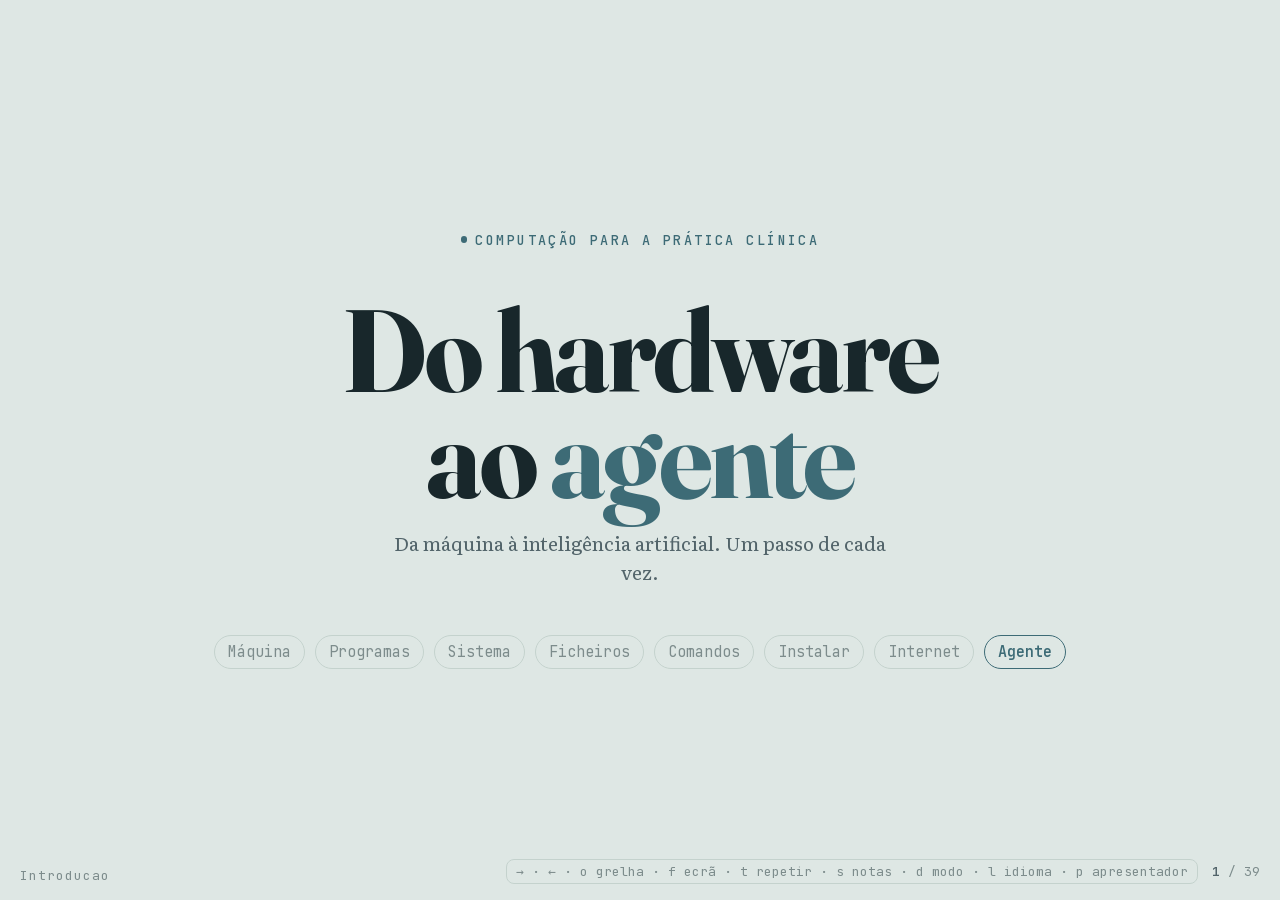
==== commit 5f21a4f9: "feat: bilingual deck, Try-Works design, technical slides, presenter view - Bilingual PT/EN toggle (l" ====
--- a/index.html
+++ b/index.html
@@ -1,5 +1,5 @@
 <!DOCTYPE html>
-<html lang="pt-PT">
+<html lang="pt-PT" data-mode="cold">
 <head>
 <meta charset="utf-8">
 <meta name="viewport" content="width=device-width, initial-scale=1, viewport-fit=cover">
@@ -48,12 +48,12 @@
   <!-- ============ 1 · TITULO (hero) ============ -->
   <section class="slide center" id="s-title" data-slide data-title="Introducao">
     <div class="slide-inner">
-      <div class="kicker">Computação para a prática clínica</div>
-      <h1 class="bigword">Do hardware<br>ao <span class="accent">agente</span></h1>
-      <p class="aside" style="margin-top:24px">Da máquina à inteligência artificial. Um passo de cada vez.</p>
+      <div class="kicker" data-en="Computing for clinical practice">Computação para a prática clínica</div>
+      <h1 class="bigword" data-en="From hardware<br>to <span class=&quot;accent&quot;>the agent</span>">Do hardware<br>ao <span class="accent" data-en="Agent">agente</span></h1>
+      <p class="aside" style="margin-top:24px" data-en="From the machine to artificial intelligence. One step at a time.">Da máquina à inteligência artificial. Um passo de cada vez.</p>
       <div class="chain-mini">
-        <span>Máquina</span><span>Programas</span><span>Sistema</span><span>Ficheiros</span>
-        <span>Comandos</span><span>Instalar</span><span>Internet</span><span><b>Agente</b></span>
+        <span data-en="Machine">Máquina</span><span data-en="Programs">Programas</span><span data-en="System">Sistema</span><span data-en="Files">Ficheiros</span>
+        <span data-en="Commands">Comandos</span><span data-en="Install">Instalar</span><span data-en="Internet">Internet</span><span data-en="Agent"><b>Agente</b></span>
       </div>
     </div>
   </section>
@@ -61,30 +61,30 @@
   <!-- ============ 2 · MAPA ============ -->
   <section class="slide center" id="s-map" data-slide data-title="O caminho">
     <div class="slide-inner">
-      <div class="kicker">O caminho de hoje</div>
-      <h2>Três perguntas, por ordem</h2>
+      <div class="kicker" data-en="Today's path">O caminho de hoje</div>
+      <h2 data-en="Three questions, in order">Três perguntas, por ordem</h2>
       <div class="roadmap">
-        <div class="stop"><span class="num">1</span><span class="lbl"><b>O que é</b> uma máquina e o que a faz funcionar?</span><span class="sub">máquina · programas · ficheiros</span></div>
-        <div class="stop"><span class="num">2</span><span class="lbl"><b>Como falo</b> com ela de forma direta?</span><span class="sub">comandos · instalar · internet</span></div>
-        <div class="stop peak"><span class="num">3</span><span class="lbl"><b>O que acontece</b> aos meus ficheiros quando uso uma IA?</span><span class="sub">o ponto importante</span></div>
-      </div>
-      <div class="aside" data-step="1" style="margin-top:24px">No fim, vemos o <b>mapa completo</b> disto tudo.</div>
+        <div class="stop"><span class="num">1</span><span class="lbl" data-en="What is a machine and what makes it work?"><b>O que é</b> uma máquina e o que a faz funcionar?</span><span class="sub" data-en="machine · programs · files">máquina · programas · ficheiros</span></div>
+        <div class="stop"><span class="num">2</span><span class="lbl" data-en="How do I talk to it directly?"><b>Como falo</b> com ela de forma direta?</span><span class="sub" data-en="commands · install · internet">comandos · instalar · internet</span></div>
+        <div class="stop peak"><span class="num">3</span><span class="lbl" data-en="What happens to my files when I use an AI?"><b>O que acontece</b> aos meus ficheiros quando uso uma IA?</span><span class="sub" data-en="the part that matters">o ponto importante</span></div>
+      </div>
+      <div class="aside" data-step="1" style="margin-top:24px" data-en="At the end, we see the <b>full map</b> of all this.">No fim, vemos o <b>mapa completo</b> disto tudo.</div>
     </div>
   </section>
 
   <!-- ============ 3 · O QUE E UM COMPUTADOR ============ -->
   <section class="slide center" id="s-what" data-slide data-title="O que e um computador">
     <div class="slide-inner">
-      <div class="kicker">A ideia mais básica</div>
-      <h2>Recebe, processa, devolve</h2>
+      <div class="kicker" data-en="The most basic idea">A ideia mais básica</div>
+      <h2 data-en="Takes in, processes, returns">Recebe, processa, devolve</h2>
 
       <div class="ioflow">
         <div class="io-token"></div>
-        <div class="iobox"><svg class="ic ic-lg"><use href="#ic-keyboard"/></svg><h3>Entrada</h3><p>o que lhe dás</p></div>
+        <div class="iobox"><svg class="ic ic-lg"><use href="#ic-keyboard"/></svg><h3 data-en="input">Entrada</h3><p data-en="what you give it">o que lhe dás</p></div>
         <div class="io-arrow"><svg class="ic"><use href="#ic-arrow"/></svg></div>
-        <div class="iobox proc"><svg class="ic ic-lg"><use href="#ic-cpu"/></svg><h3>Processamento</h3><p>o trabalho</p></div>
+        <div class="iobox proc"><svg class="ic ic-lg"><use href="#ic-cpu"/></svg><h3 data-en="Processing">Processamento</h3><p data-en="the work">o trabalho</p></div>
         <div class="io-arrow"><svg class="ic"><use href="#ic-arrow"/></svg></div>
-        <div class="iobox"><svg class="ic ic-lg"><use href="#ic-monitor"/></svg><h3>Saída</h3><p>o resultado</p></div>
+        <div class="iobox"><svg class="ic ic-lg"><use href="#ic-monitor"/></svg><h3 data-en="output">Saída</h3><p data-en="the result">o resultado</p></div>
       </div>
     </div>
   </section>
@@ -92,32 +92,32 @@
   <!-- ============ 4 · HARDWARE ============ -->
   <section class="slide center" id="s-hardware" data-slide data-title="Hardware">
     <div class="slide-inner">
-      <div class="kicker">A máquina física</div>
-      <h2>Três peças</h2>
+      <div class="kicker" data-en="The physical machine">A máquina física</div>
+      <h2 data-en="Three parts">Três peças</h2>
 
       <div class="machine">
         <div class="hw cpu" data-step="1">
           <svg class="ic ic-lg"><use href="#ic-cpu"/></svg>
-          <h3>Processador</h3>
-          <div class="persist">faz o trabalho</div>
+          <h3 data-en="Processor">Processador</h3>
+          <div class="persist" data-en="does the work">faz o trabalho</div>
         </div>
         <div class="hw ram" data-step="2">
           <svg class="ic ic-lg"><use href="#ic-ram"/></svg>
-          <h3>Memória</h3>
+          <h3 data-en="Memory">Memória</h3>
           <div class="vol-content"><i></i><i></i><i></i><i></i></div>
-          <div class="persist">temporária</div>
+          <div class="persist" data-en="temporary">temporária</div>
         </div>
         <div class="hw disk" data-step="3">
           <svg class="ic ic-lg"><use href="#ic-disk"/></svg>
-          <h3>Armazenamento</h3>
+          <h3 data-en="Storage">Armazenamento</h3>
           <div class="vol-content"><i></i><i></i><i></i><i></i></div>
-          <div class="persist">permanente</div>
+          <div class="persist" data-en="permanent">permanente</div>
         </div>
       </div>
 
       <div class="power-row" data-step="4">
-        <span class="power-btn"><svg class="ic"><use href="#ic-power"/></svg> Desligar</span>
-        <span class="power-note">→ memória vazia · arquivo intacto.</span>
+        <span class="power-btn" data-en="Switch off"><svg class="ic"><use href="#ic-power"/></svg> Desligar</span>
+        <span class="power-note" data-en="→ memory empty · storage intact.">→ memória vazia · arquivo intacto.</span>
       </div>
     </div>
   </section>
@@ -125,51 +125,51 @@
   <!-- ============ 5 · SOFTWARE ============ -->
   <section class="slide center" id="s-software" data-slide data-title="Software">
     <div class="slide-inner">
-      <div class="kicker">As instruções</div>
-      <h2>Sozinha, não faz nada</h2>
+      <div class="kicker" data-en="The instructions">As instruções</div>
+      <h2 data-en="On its own, it does nothing">Sozinha, não faz nada</h2>
 
       <div class="sw-eq">
         <div class="sw-box machine">
           <svg class="ic ic-lg"><use href="#ic-cpu"/></svg>
-          <span>a máquina</span>
+          <span data-en="the machine">a máquina</span>
         </div>
         <span class="sw-sign">+</span>
         <div class="sw-box instr">
-          <div class="sw-h">o software</div>
-          <div class="ln"><span class="kw">abrir</span> a lista</div>
-          <div class="ln"><span class="kw">filtrar</span> &gt; 65 anos</div>
-          <div class="ln"><span class="kw">calcular</span> a média</div>
-          <div class="ln"><span class="kw">guardar</span></div>
+          <div class="sw-h" data-en="the software">o software</div>
+          <div class="ln"><span class="kw" data-en="open">abrir</span> a lista</div>
+          <div class="ln"><span class="kw" data-en="filter">filtrar</span> &gt; 65 anos</div>
+          <div class="ln"><span class="kw" data-en="calculate">calcular</span> a média</div>
+          <div class="ln"><span class="kw" data-en="save">guardar</span></div>
         </div>
         <span class="sw-sign">=</span>
         <div class="sw-box result">
           <svg class="ic ic-lg"><use href="#ic-check"/></svg>
-          <span>trabalho feito</span>
-        </div>
-      </div>
-
-      <div class="aside" data-step="1" style="margin-top:22px">A máquina + as instruções = o trabalho feito.</div>
+          <span data-en="work done">trabalho feito</span>
+        </div>
+      </div>
+
+      <div class="aside" data-step="1" style="margin-top:22px" data-en="The machine + the instructions = the work done.">A máquina + as instruções = o trabalho feito.</div>
     </div>
   </section>
 
   <!-- ============ 6 · SISTEMA OPERATIVO ============ -->
   <section class="slide center" id="s-os" data-slide data-title="Sistema Operativo">
     <div class="slide-inner">
-      <div class="kicker">O programa que manda em todos</div>
-      <h2>Quem organiza tudo</h2>
+      <div class="kicker" data-en="The program that runs them all">O programa que manda em todos</div>
+      <h2 data-en="Who organises everything">Quem organiza tudo</h2>
 
       <div class="layers">
-        <div class="layer you" data-step="1"><svg class="ic"><use href="#ic-monitor"/></svg><div><h3>Tu e os teus programas</h3></div><span class="role">clicas e escreves</span></div>
+        <div class="layer you" data-step="1"><svg class="ic"><use href="#ic-monitor"/></svg><div><h3 data-en="You and your programs">Tu e os teus programas</h3></div><span class="role" data-en="you click and type">clicas e escreves</span></div>
         <div class="layer os" data-step="2">
           <svg class="ic"><use href="#ic-layers"/></svg>
           <div>
-            <h3>Sistema operativo</h3>
-            <p>gere · abre · guarda</p>
-            <div class="os-chips"><span class="oc-label">é um destes:</span><span>Windows</span><span>macOS</span><span>Linux</span></div>
+            <h3 data-en="Operating system">Sistema operativo</h3>
+            <p data-en="manages · opens · stores">gere · abre · guarda</p>
+            <div class="os-chips"><span class="oc-label" data-en="one of these:">é um destes:</span><span>Windows</span><span>macOS</span><span>Linux</span></div>
           </div>
-          <span class="role">o intermediário</span>
-        </div>
-        <div class="layer hw" data-step="3"><svg class="ic"><use href="#ic-cpu"/></svg><div><h3>Hardware</h3></div><span class="role">as peças físicas</span></div>
+          <span class="role" data-en="the go-between">o intermediário</span>
+        </div>
+        <div class="layer hw" data-step="3"><svg class="ic"><use href="#ic-cpu"/></svg><div><h3>Hardware</h3></div><span class="role" data-en="the physical parts">as peças físicas</span></div>
       </div>
     </div>
   </section>
@@ -177,19 +177,19 @@
   <!-- ============ 7 · O QUE E UM FICHEIRO (anatomia) ============ -->
   <section class="slide center" id="s-file" data-slide data-title="O que e um ficheiro">
     <div class="slide-inner">
-      <div class="kicker">A unidade de tudo</div>
-      <h2>O que é um ficheiro?</h2>
-      <p class="lead">Informação guardada com um nome.</p>
+      <div class="kicker" data-en="The unit of everything">A unidade de tudo</div>
+      <h2 data-en="What is a file?">O que é um ficheiro?</h2>
+      <p class="lead" data-en="Information saved with a name.">Informação guardada com um nome.</p>
 
       <div class="filename" data-step="1">
         <span class="fn-name">coorte</span><span class="fn-dot">.</span><span class="fn-ext">csv</span>
       </div>
       <div class="fn-labels" data-step="1">
-        <span class="fl-name">o nome</span>
-        <span class="fl-ext">a extensão</span>
-      </div>
-
-      <div class="aside" data-step="2" style="margin-top:20px">
+        <span class="fl-name" data-en="the name">o nome</span>
+        <span class="fl-ext" data-en="the extension">a extensão</span>
+      </div>
+
+      <div class="aside" data-step="2" style="margin-top:20px" data-en="Before the dot, the <b>name</b>. After the dot, the <b>extension</b> — it tells the <b>type</b>.">
         Antes do ponto, o <b>nome</b>. Depois do ponto, a <b>extensão</b> — é ela que diz o <b>tipo</b>.
       </div>
     </div>
@@ -198,20 +198,20 @@
   <!-- ============ 7b · TIPOS DE FICHEIRO -> SOFTWARE ============ -->
   <section class="slide center" id="s-filetypes" data-slide data-title="Tipos de ficheiro">
     <div class="slide-inner">
-      <div class="kicker">A extensão manda</div>
-      <h2>A extensão diz que programa abre</h2>
-      <p class="lead">A extensão define como os dados estão guardados — e que programa o sistema usa para abrir.</p>
+      <div class="kicker" data-en="The extension decides">A extensão manda</div>
+      <h2 data-en="The extension picks the program">A extensão diz que programa abre</h2>
+      <p class="lead" data-en="The extension defines how the data is stored — and which program the system opens it with.">A extensão define como os dados estão guardados — e que programa o sistema usa para abrir.</p>
 
       <div class="ftypes" data-step="1">
-        <div class="ft-head"><span>extensão</span><span>o que é</span><span>abre com</span></div>
-        <div class="ft-row"><span class="ft-ext">.csv</span><span>tabela de dados</span><span>folha de cálculo</span></div>
-        <div class="ft-row"><span class="ft-ext">.docx</span><span>texto</span><span>processador de texto</span></div>
-        <div class="ft-row"><span class="ft-ext">.jpg</span><span>imagem</span><span>editor de imagem</span></div>
-        <div class="ft-row"><span class="ft-ext">.pdf</span><span>documento</span><span>leitor de PDF</span></div>
-        <div class="ft-row bridge"><span class="ft-ext">.html</span><span>página web</span><span>browser</span></div>
-      </div>
-
-      <div class="aside" data-step="2" style="margin-top:18px">
+        <div class="ft-head"><span data-en="extension">extensão</span><span data-en="what it is">o que é</span><span data-en="opens with">abre com</span></div>
+        <div class="ft-row"><span class="ft-ext">.csv</span><span data-en="data table">tabela de dados</span><span data-en="spreadsheet">folha de cálculo</span></div>
+        <div class="ft-row"><span class="ft-ext">.docx</span><span data-en="text">texto</span><span data-en="word processor">processador de texto</span></div>
+        <div class="ft-row"><span class="ft-ext">.jpg</span><span data-en="image">imagem</span><span data-en="image editor">editor de imagem</span></div>
+        <div class="ft-row"><span class="ft-ext">.pdf</span><span data-en="document">documento</span><span data-en="PDF reader">leitor de PDF</span></div>
+        <div class="ft-row bridge"><span class="ft-ext">.html</span><span data-en="web page">página web</span><span>browser</span></div>
+      </div>
+
+      <div class="aside" data-step="2" style="margin-top:18px" data-en="The <b>browser</b> opens the web — and a browser is where you talk to a <b>chatbot</b> today.">
         O <b>browser</b> abre a web — e é num browser que, hoje, falas com um <b>chatbot</b>.
       </div>
     </div>
@@ -220,23 +220,23 @@
   <!-- ============ 8 · FILESYSTEM ============ -->
   <section class="slide" id="s-filesystem" data-slide data-title="Organizacao dos ficheiros">
     <div class="slide-inner">
-      <div class="kicker">Pastas dentro de pastas</div>
-      <h2>Como um arquivo clínico</h2>
+      <div class="kicker" data-en="Folders within folders">Pastas dentro de pastas</div>
+      <h2 data-en="Like a clinical archive">Como um arquivo clínico</h2>
 
       <div class="cols tight" style="margin-top:22px">
         <div class="tree">
           <div class="node" data-step="1"><svg class="ic"><use href="#ic-folder"/></svg> Hospital</div>
-          <div class="node pad1" data-step="2"><svg class="ic"><use href="#ic-folder"/></svg> Cardiologia</div>
-          <div class="node pad2" data-step="3"><svg class="ic"><use href="#ic-folder"/></svg> Doente-0412</div>
-          <div class="node pad3 file" data-step="4"><svg class="ic"><use href="#ic-doc"/></svg> exame.pdf</div>
-          <div class="node pad3 file" data-step="5"><svg class="ic"><use href="#ic-doc"/></svg> notas.txt</div>
-          <div class="node pad1" data-step="6"><svg class="ic"><use href="#ic-folder"/></svg> Radiologia</div>
+          <div class="node pad1" data-step="2" data-en="Cardiology"><svg class="ic"><use href="#ic-folder"/></svg> Cardiologia</div>
+          <div class="node pad2" data-step="3" data-en="Patient-0412"><svg class="ic"><use href="#ic-folder"/></svg> Doente-0412</div>
+          <div class="node pad3 file" data-step="4" data-en="exam.pdf"><svg class="ic"><use href="#ic-doc"/></svg> exame.pdf</div>
+          <div class="node pad3 file" data-step="5" data-en="notes.txt"><svg class="ic"><use href="#ic-doc"/></svg> notas.txt</div>
+          <div class="node pad1" data-step="6" data-en="Radiology"><svg class="ic"><use href="#ic-folder"/></svg> Radiologia</div>
         </div>
         <div class="records-map stack">
-          <div data-step="2"><span class="arrow">→</span> Serviço &nbsp;<span class="muted">= pasta de topo</span></div>
-          <div data-step="3"><span class="arrow">→</span> Processo do doente &nbsp;<span class="muted">= sub-pasta</span></div>
-          <div data-step="4"><span class="arrow">→</span> Exames e documentos &nbsp;<span class="muted">= ficheiros</span></div>
-          <div class="aside" data-step="6" style="margin-top:8px;max-width:none">numa linha só:<br>
+          <div data-step="2"><span class="arrow">→</span> Serviço &nbsp;<span class="muted" data-en="= top folder">= pasta de topo</span></div>
+          <div data-step="3"><span class="arrow">→</span> Processo do doente &nbsp;<span class="muted" data-en="= subfolder">= sub-pasta</span></div>
+          <div data-step="4"><span class="arrow">→</span> Exames e documentos &nbsp;<span class="muted" data-en="Files">= ficheiros</span></div>
+          <div class="aside" data-step="6" style="margin-top:8px;max-width:none" data-en="on one line:<br> <span style=&quot;font-family:var(--mono);font-style:normal;color:var(--accent);white-space:nowrap;font-size:.9em&quot;>Hospital / Cardiology / Patient-0412</span>">numa linha só:<br>
             <span style="font-family:var(--mono);font-style:normal;color:var(--accent);white-space:nowrap;font-size:.9em">Hospital / Cardiologia / Doente-0412</span></div>
         </div>
       </div>
@@ -246,9 +246,9 @@
   <!-- ============ 8b · O MESMO CAMINHO (Windows vs macOS) ============ -->
   <section class="slide center" id="s-paths" data-slide data-title="O mesmo caminho">
     <div class="slide-inner">
-      <div class="kicker">O mesmo ficheiro, dois sistemas</div>
-      <h2>O caminho completo</h2>
-      <p class="lead">A mesma estrutura. Muda só a forma de a escrever.</p>
+      <div class="kicker" data-en="Same file, two systems">O mesmo ficheiro, dois sistemas</div>
+      <h2 data-en="The whole path">O caminho completo</h2>
+      <p class="lead" data-en="Same structure. Only the way you write it changes.">A mesma estrutura. Muda só a forma de a escrever.</p>
 
       <div class="pathset">
         <div class="pathrow">
@@ -261,7 +261,7 @@
         </div>
       </div>
 
-      <div class="aside" data-step="2" style="margin-top:22px">
+      <div class="aside" data-step="2" style="margin-top:22px" data-en="Windows uses <b>\</b> and a drive letter (<b>C:</b>); macOS and Linux use <b>/</b>. The rest is the same.">
         Windows usa <b>\</b> e uma letra de unidade (<b>C:</b>); macOS e Linux usam <b>/</b>. O resto é igual.
       </div>
     </div>
@@ -270,23 +270,23 @@
   <!-- ============ 9 · SISTEMA vs UTILIZADOR ============ -->
   <section class="slide center" id="s-zones" data-slide data-title="Zonas da maquina">
     <div class="slide-inner">
-      <div class="kicker">Onde podes e onde não deves mexer</div>
-      <h2>A zona do sistema vs a tua zona</h2>
+      <div class="kicker" data-en="Where you may and may not touch">Onde podes e onde não deves mexer</div>
+      <h2 data-en="The system's zone vs yours">A zona do sistema vs a tua zona</h2>
 
       <div class="zones">
         <div class="zone system" data-step="1">
           <span class="lock"><svg class="ic ic-lg"><use href="#ic-lock"/></svg></span>
-          <h3>Zona do sistema</h3>
-          <div class="path">restrita</div>
-          <p>O sistema vive aqui. Não entras.</p>
-          <div class="analogy">≈ armazém da farmácia · sala dos servidores</div>
+          <h3 data-en="System zone">Zona do sistema</h3>
+          <div class="path" data-en="restricted">restrita</div>
+          <p data-en="The system lives here. You don't go in.">O sistema vive aqui. Não entras.</p>
+          <div class="analogy" data-en="≈ pharmacy store · server room">≈ armazém da farmácia · sala dos servidores</div>
         </div>
         <div class="zone user" data-step="2">
           <span class="lock"><svg class="ic ic-lg"><use href="#ic-unlock"/></svg></span>
-          <h3>A tua zona</h3>
-          <div class="path">a tua pasta</div>
-          <p>O teu trabalho vive aqui.</p>
-          <div class="analogy">≈ o teu gabinete</div>
+          <h3 data-en="Your zone">A tua zona</h3>
+          <div class="path" data-en="your folder">a tua pasta</div>
+          <p data-en="Your work lives here.">O teu trabalho vive aqui.</p>
+          <div class="analogy" data-en="≈ your office">≈ o teu gabinete</div>
         </div>
       </div>
 
@@ -296,22 +296,22 @@
   <!-- ============ 10 · DOTFILES ============ -->
   <section class="slide optional center" id="s-dotfiles" data-slide data-title="Ficheiros ocultos">
     <div class="slide-inner">
-      <div class="kicker">Configurações fora de vista</div>
-      <h2>Ficheiros ocultos</h2>
-      <p class="lead">As <b>definições</b> das ferramentas. Como a calibração de um aparelho.</p>
+      <div class="kicker" data-en="Settings out of sight">Configurações fora de vista</div>
+      <h2 data-en="Hidden files">Ficheiros ocultos</h2>
+      <p class="lead" data-en="The settings of your tools. Like a device's calibration.">As <b>definições</b> das ferramentas. Como a calibração de um aparelho.</p>
 
       <div class="cols tight" style="margin-top:22px">
         <div class="dot-list">
-          <div class="row"><span class="name">coorte.csv</span><span class="what">os teus dados</span></div>
-          <div class="row"><span class="name">notas.txt</span><span class="what">as tuas notas</span></div>
-          <div class="row hidden-file is-hidden"><span class="name">.editor</span><span class="what">definições do editor</span></div>
-          <div class="row hidden-file is-hidden"><span class="name">.terminal</span><span class="what">aspeto do terminal</span></div>
+          <div class="row"><span class="name" data-en="cohort.csv">coorte.csv</span><span class="what" data-en="your data">os teus dados</span></div>
+          <div class="row"><span class="name" data-en="notes.txt">notas.txt</span><span class="what" data-en="your notes">as tuas notas</span></div>
+          <div class="row hidden-file is-hidden"><span class="name">.editor</span><span class="what" data-en="editor settings">definições do editor</span></div>
+          <div class="row hidden-file is-hidden"><span class="name">.terminal</span><span class="what" data-en="terminal look">aspeto do terminal</span></div>
         </div>
         <div class="stack">
-          <div>
+          <div data-en="show hidden">
             <span class="toggle-pill"><span class="sw"></span> mostrar ocultos</span>
           </div>
-          <div class="aside" data-step="2" style="margin-top:18px">
+          <div class="aside" data-step="2" style="margin-top:18px" data-en="They start with a <b>dot</b> (.). You'll meet them when you set up your tools.">
             Começam por <b>ponto</b> (.). Vais vê-los ao configurar as tuas ferramentas.
           </div>
         </div>
@@ -322,26 +322,26 @@
   <!-- ============ 11 · SHELL ============ -->
   <section class="slide center" id="s-shell" data-slide data-title="Dar ordens por texto">
     <div class="slide-inner">
-      <div class="kicker">Falar com a máquina por escrito</div>
-      <h2>Duas formas de pedir o mesmo</h2>
-      <p class="lead">Copiar um ficheiro. Resultado igual, esforço não.</p>
+      <div class="kicker" data-en="Talking to the machine in writing">Falar com a máquina por escrito</div>
+      <h2 data-en="Two ways to ask the same thing">Duas formas de pedir o mesmo</h2>
+      <p class="lead" data-en="Copy a file. Same result, not the same effort.">Copiar um ficheiro. Resultado igual, esforço não.</p>
 
       <div class="shell-vs">
         <div class="vs-card form" data-step="1">
-          <div class="vs-h"><svg class="ic"><use href="#ic-monitor"/></svg> Clicar pelos menus</div>
+          <div class="vs-h" data-en="Clicking through menus"><svg class="ic"><use href="#ic-monitor"/></svg> Clicar pelos menus</div>
           <ol class="click-steps">
-            <li>abrir o menu</li>
-            <li>procurar a pasta certa</li>
-            <li>selecionar o ficheiro</li>
+            <li data-en="open the menu">abrir o menu</li>
+            <li data-en="find the right folder">procurar a pasta certa</li>
+            <li data-en="select the file">selecionar o ficheiro</li>
             <li>escolher o destino</li>
             <li>confirmar</li>
           </ol>
-          <p class="vs-foot">cinco passos — e tudo outra vez para o ficheiro seguinte.</p>
+          <p class="vs-foot" data-en="five steps — and all over again for the next file.">cinco passos — e tudo outra vez para o ficheiro seguinte.</p>
         </div>
         <div class="vs-card order" data-step="2">
-          <div class="vs-h"><svg class="ic"><use href="#ic-terminal"/></svg> Escrever a ordem</div>
-          <div class="order-line"><span class="verb">copiar</span> notas.txt <span class="obj">para a pasta cópia</span></div>
-          <p class="vs-foot accent">uma linha — e repete-se sempre igual.</p>
+          <div class="vs-h" data-en="Writing the command"><svg class="ic"><use href="#ic-terminal"/></svg> Escrever a ordem</div>
+          <div class="order-line"><span class="verb" data-en="copy">copiar</span> notas.txt <span class="obj" data-en="to the copy folder">para a pasta cópia</span></div>
+          <p class="vs-foot accent" data-en="one line — and it repeats the same every time.">uma linha — e repete-se sempre igual.</p>
         </div>
       </div>
 
@@ -351,21 +351,21 @@
   <!-- ============ 12 · TERMINAL ============ -->
   <section class="slide center" id="s-terminal" data-slide data-title="O terminal">
     <div class="slide-inner">
-      <div class="kicker">A janela onde se escreve</div>
-      <h2>O terminal</h2>
-      <p class="lead">Uma janela de texto. Escreves, carregas Enter, a máquina responde.</p>
+      <div class="kicker" data-en="The window you type in">A janela onde se escreve</div>
+      <h2 data-en="The terminal">O terminal</h2>
+      <p class="lead" data-en="A text window. You type, press Enter, the machine answers.">Uma janela de texto. Escreves, carregas Enter, a máquina responde.</p>
 
       <div class="term">
         <div class="term-bar"><span class="tb r"></span><span class="tb y"></span><span class="tb g"></span><span class="title">terminal — rosa</span></div>
         <div class="term-body" id="term-cli"></div>
       </div>
 
-      <p class="muted legend-intro">Aquela linha tem quatro partes. Cada cor é uma:</p>
+      <p class="muted legend-intro" data-en="That line has four parts. Each colour is one:">Aquela linha tem quatro partes. Cada cor é uma:</p>
       <div class="term-legend">
-        <div class="leg" data-step="1"><span class="sw teal"></span><div><b>rosa</b> — quem és <span class="muted">(o utilizador)</span></div></div>
-        <div class="leg" data-step="2"><span class="sw blue"></span><div><b>~/estudo</b> — onde estás <span class="muted">(a pasta)</span></div></div>
-        <div class="leg" data-step="3"><span class="sw white"></span><div><b>ls</b> — a ordem que escreves <span class="muted">(aqui, "listar")</span></div></div>
-        <div class="leg" data-step="4"><span class="sw grey"></span><div>por baixo — a <b>resposta</b> da máquina</div></div>
+        <div class="leg" data-step="1"><span class="sw teal"></span><div><b>rosa</b> — quem és <span class="muted" data-en="(the user)">(o utilizador)</span></div></div>
+        <div class="leg" data-step="2"><span class="sw blue"></span><div><b>~/estudo</b> — onde estás <span class="muted" data-en="(the folder)">(a pasta)</span></div></div>
+        <div class="leg" data-step="3"><span class="sw white"></span><div><b>ls</b> — a ordem que escreves <span class="muted" data-en="(here, &quot;list&quot;)">(aqui, "listar")</span></div></div>
+        <div class="leg" data-step="4"><span class="sw grey"></span><div data-en="below — the machine's answer">por baixo — a <b>resposta</b> da máquina</div></div>
       </div>
 
     </div>
@@ -374,25 +374,25 @@
   <!-- ============ 12b · PASTA DE TRABALHO ============ -->
   <section class="slide center" id="s-workdir" data-slide data-title="Pasta de trabalho">
     <div class="slide-inner">
-      <div class="kicker">Onde o agente trabalha</div>
+      <div class="kicker" data-en="Where you work">Onde trabalhas</div>
       <span class="giant"><svg class="ic"><use href="#ic-folder"/></svg></span>
-      <h2 style="margin-top:8px">A pasta do projeto</h2>
-      <p class="lead">Abres o terminal <b>dentro de uma pasta</b> — e é só nessa pasta que o agente lê e escreve.</p>
-      <div class="aside" data-step="1" style="margin-top:18px">Tudo o que está fora dessa pasta fica de fora. É o teu espaço de trabalho.</div>
+      <h2 style="margin-top:8px" data-en="The project folder">A pasta do projeto</h2>
+      <p class="lead" data-en="You open the terminal inside a folder — and a program only reads and writes there.">Abres o terminal <b>dentro de uma pasta</b> — e um programa só lê e escreve nessa pasta.</p>
+      <div class="aside" data-step="1" style="margin-top:18px" data-en="Anything outside that folder stays out. It's your workspace.">Tudo o que está fora dessa pasta fica de fora. É o teu espaço de trabalho.</div>
     </div>
   </section>
 
   <!-- ============ 13 · AUTOMATIZACAO ============ -->
   <section class="slide optional center" id="s-automate" data-slide data-title="Repetir sem esforco">
     <div class="slide-inner">
-      <div class="kicker">Porque é que isto interessa</div>
-      <h2>O que é exato, repete-se</h2>
-      <p class="lead">Uma ordem, muitos ficheiros. Fazes uma vez; a máquina repete.</p>
+      <div class="kicker" data-en="Why this matters">Porque é que isto interessa</div>
+      <h2 data-en="What's exact can repeat">O que é exato, repete-se</h2>
+      <p class="lead" data-en="One command, many files. You do it once; the machine repeats.">Uma ordem, muitos ficheiros. Fazes uma vez; a máquina repete.</p>
 
       <div class="auto-stage">
         <div class="auto-left">
-          <div class="auto-cmd"><span class="verb">organizar</span> todos os exames</div>
-          <div class="auto-counter"><span class="n">0</span> <small>ficheiros tratados</small></div>
+          <div class="auto-cmd"><span class="verb" data-en="organize">organizar</span> todos os exames</div>
+          <div class="auto-counter"><span class="n">0</span> <small data-en="processed files">ficheiros tratados</small></div>
         </div>
         <div class="auto-files">
           <div class="scan-line"></div>
@@ -405,41 +405,41 @@
         </div>
       </div>
 
-      <div class="aside" data-step="1" style="margin-top:22px"><b>Automatizar</b>: repetitivo, sem esforço, sempre igual.</div>
+      <div class="aside" data-step="1" style="margin-top:22px" data-en="<b>Automating</b>: repetitive, effortless, always the same."><b>Automatizar</b>: repetitivo, sem esforço, sempre igual.</div>
     </div>
   </section>
 
   <!-- ============ 14 · GESTOR DE PACOTES ============ -->
   <section class="slide" id="s-packages" data-slide data-title="Instalar programas">
     <div class="slide-inner">
-      <div class="kicker">De onde vem o software</div>
-      <h2>Só de fontes de confiança</h2>
-      <p class="lead">Como um formulário de medicamentos aprovados: só entra o que está na lista.</p>
+      <div class="kicker" data-en="Where software comes from">De onde vem o software</div>
+      <h2 data-en="Only from trusted sources">Só de fontes de confiança</h2>
+      <p class="lead" data-en="Like an approved-drug formulary: only what's on the list gets in.">Como um formulário de medicamentos aprovados: só entra o que está na lista.</p>
 
       <div class="registry-flow">
         <div class="registry">
-          <div class="rh"><svg class="ic"><use href="#ic-shield"/></svg> Lista verificada</div>
+          <div class="rh" data-en="Verified list"><svg class="ic"><use href="#ic-shield"/></svg> Lista verificada</div>
           <div class="pkg"><svg class="ic"><use href="#ic-check"/></svg> editor</div>
-          <div class="pkg"><svg class="ic"><use href="#ic-check"/></svg> navegador</div>
-          <div class="pkg"><svg class="ic"><use href="#ic-check"/></svg> ferramentas</div>
+          <div class="pkg" data-en="browser"><svg class="ic"><use href="#ic-check"/></svg> navegador</div>
+          <div class="pkg" data-en="tools"><svg class="ic"><use href="#ic-check"/></svg> ferramentas</div>
         </div>
         <div class="flow-arrow"><svg class="ic"><use href="#ic-arrow"/></svg></div>
         <div class="dest-machine">
-          <div class="dh"><svg class="ic"><use href="#ic-monitor"/></svg> A tua máquina</div>
+          <div class="dh" data-en="your machine"><svg class="ic"><use href="#ic-monitor"/></svg> A tua máquina</div>
           <div class="slot">editor</div>
-          <div class="slot">navegador</div>
+          <div class="slot" data-en="browser">navegador</div>
         </div>
       </div>
 
       <div class="reject" data-step="2">
         <svg class="ic"><use href="#ic-x"/></svg>
-        <span>Nunca um programa qualquer apanhado na internet. Só da lista verificada.</span>
+        <span data-en="Never some random program off the internet. Only from the verified list.">Nunca um programa qualquer apanhado na internet. Só da lista verificada.</span>
       </div>
 
       <div class="pm-names">
-        <span><b>Homebrew</b> no macOS</span>
-        <span><b>apt</b> no Linux</span>
-        <span><b>npm</b> para ferramentas de programação</span>
+        <span data-en="Homebrew on macOS"><b>Homebrew</b> no macOS</span>
+        <span data-en="apt on Linux"><b>apt</b> no Linux</span>
+        <span data-en="npm for programming tools"><b>npm</b> para ferramentas de programação</span>
       </div>
 
       <div class="term" style="margin-top:18px">
@@ -452,9 +452,9 @@
   <!-- ============ 15 · INTERNET ============ -->
   <section class="slide center" id="s-internet" data-slide data-title="A internet">
     <div class="slide-inner">
-      <div class="kicker">A internet não é magia</div>
-      <h2>Pedido e resposta</h2>
-      <p class="lead">A tua máquina envia um <b>pedido</b> a um servidor e recebe uma <b>resposta</b>.</p>
+      <div class="kicker" data-en="The internet is not magic">A internet não é magia</div>
+      <h2 data-en="Request and response">Pedido e resposta</h2>
+      <p class="lead" data-en="Your machine sends a <b>request</b> to a server and gets a <b>response</b>.">A tua máquina envia um <b>pedido</b> a um servidor e recebe uma <b>resposta</b>.</p>
 
       <div class="rr-stage">
         <div class="rr-wire"></div>
@@ -462,43 +462,60 @@
         <div class="packet res"></div>
         <div class="rr-node machine">
           <div class="box"><svg class="ic"><use href="#ic-monitor"/></svg></div>
-          <div class="lbl">A tua máquina</div>
-          <div class="sub">o teu consultório</div>
+          <div class="lbl" data-en="your machine">A tua máquina</div>
+          <div class="sub" data-en="your clinic">o teu consultório</div>
         </div>
         <div class="rr-node server">
           <div class="box"><svg class="ic"><use href="#ic-server"/></svg></div>
-          <div class="lbl">Servidor</div>
-          <div class="sub">o laboratório externo</div>
+          <div class="lbl" data-en="server">Servidor</div>
+          <div class="sub" data-en="the external lab">o laboratório externo</div>
         </div>
       </div>
       <div class="rr-labels">
-        <span class="req" data-step="1">→ pedido (envias a amostra)</span>
-        <span class="res" data-step="2">← resposta (recebes os resultados)</span>
-      </div>
-
+        <span class="req" data-step="1" data-en="→ request (you send the sample)">→ pedido (envias a amostra)</span>
+        <span class="res" data-step="2" data-en="← response (you get the results)">← resposta (recebes os resultados)</span>
+      </div>
+
+    </div>
+  </section>
+
+  <!-- ============ 15b · A WEB ============ -->
+  <section class="slide center" id="s-web" data-slide data-title="A web">
+    <div class="slide-inner">
+      <div class="kicker" data-en="What the browser does">O que o browser faz</div>
+      <h2 data-en="The web is asking for pages">A web é pedir páginas</h2>
+      <p class="lead" data-en="You type an address; the browser asks the server and draws the page that returns.">Escreves um endereço; o browser pede ao servidor e desenha a página que volta.</p>
+      <div class="weblane" data-step="1">
+        <span class="url"><svg class="ic"><use href="#ic-globe"/></svg> exemplo.pt</span>
+        <span class="wl-arrow"><svg class="ic"><use href="#ic-arrow"/></svg></span>
+        <span class="wl-node" data-en="server"><svg class="ic"><use href="#ic-server"/></svg> servidor</span>
+        <span class="wl-arrow"><svg class="ic"><use href="#ic-arrow"/></svg></span>
+        <span class="wl-node" data-en="page (.html)"><svg class="ic"><use href="#ic-file"/></svg> página (.html)</span>
+      </div>
+      <div class="aside" data-step="2" style="margin-top:18px" data-en="A <b>browser</b> is also where you talk to a <b>chatbot</b> today.">É no browser que também falas com um <b>chatbot</b>, hoje.</div>
     </div>
   </section>
 
   <!-- ============ 16 · API ============ -->
   <section class="slide center" id="s-api" data-slide data-title="O que e uma API">
     <div class="slide-inner">
-      <div class="kicker">A forma do pedido</div>
-      <h2>Só um impresso de requisição</h2>
-      <p class="lead">Os computadores precisam do pedido num formato fixo, com campos. Isso é uma API.</p>
+      <div class="kicker" data-en="The shape of the request">A forma do pedido</div>
+      <h2 data-en="Just a request form">Só um impresso de requisição</h2>
+      <p class="lead" data-en="Computers need the request in a fixed format, with fields. That's an API.">Os computadores precisam do pedido num formato fixo, com campos. Isso é uma API.</p>
 
       <div class="api-stage">
         <div class="api-msg loose" data-step="1">
-          <div class="tag">texto solto</div>
+          <div class="tag" data-en="loose text">texto solto</div>
           <div class="scribble"></div><div class="scribble"></div><div class="scribble"></div>
-          <div class="api-cap">difícil de processar</div>
+          <div class="api-cap" data-en="hard to process">difícil de processar</div>
         </div>
         <div class="api-arrow" data-step="2"><svg class="ic"><use href="#ic-arrow"/></svg></div>
         <div class="api-msg struct" data-step="2">
-          <div class="tag accent">pedido estruturado (API)</div>
-          <div class="api-field"><span class="k">exame:</span><span class="v">hemograma</span></div>
-          <div class="api-field"><span class="k">doente:</span><span class="v">0412</span></div>
-          <div class="api-field"><span class="k">urgência:</span><span class="v">normal</span></div>
-          <div class="api-cap">campos claros, sempre iguais</div>
+          <div class="tag accent" data-en="structured request (API)">pedido estruturado (API)</div>
+          <div class="api-field"><span class="k" data-en="exam:">exame:</span><span class="v" data-en="blood count">hemograma</span></div>
+          <div class="api-field"><span class="k" data-en="patient:">doente:</span><span class="v">0412</span></div>
+          <div class="api-field"><span class="k" data-en="urgency:">urgência:</span><span class="v">normal</span></div>
+          <div class="api-cap" data-en="clear fields, always the same">campos claros, sempre iguais</div>
         </div>
       </div>
 
@@ -508,13 +525,13 @@
   <!-- ============ 17 · CHAVE DE API ============ -->
   <section class="slide center" id="s-apikey" data-slide data-title="Chave de API">
     <div class="slide-inner">
-      <div class="kicker">A tua credencial</div>
-      <h2>A chave de API</h2>
+      <div class="kicker" data-en="Your credential">A tua credencial</div>
+      <h2 data-en="The API key">A chave de API</h2>
       <div class="keycard" style="margin-top:18px">
         <svg class="ic"><use href="#ic-key"/></svg>
-        <span class="val">a tua chave pessoal · • • • • • •</span>
-      </div>
-      <div class="aside warn" data-step="1" style="margin-top:22px">
+        <span class="val" data-en="your personal key · • • • • • •">a tua chave pessoal · • • • • • •</span>
+      </div>
+      <div class="aside warn" data-step="1" style="margin-top:22px" data-en="It's <b>yours</b>. Never share it. Keep it safe.">
         É <b>tua</b>. Nunca a partilhes. Guarda-a em segurança.
       </div>
     </div>
@@ -523,21 +540,48 @@
   <!-- ============ 18 · O MODELO ============ -->
   <section class="slide center" id="s-model" data-slide data-title="O modelo">
     <div class="slide-inner">
-      <div class="kicker">O que está do outro lado</div>
-      <h2>O modelo — o cérebro emprestado</h2>
-      <p class="lead">Um programa enorme, treinado para prever texto. Corre em datacenters, não no teu portátil.</p>
+      <div class="kicker" data-en="What's on the other side">O que está do outro lado</div>
+      <h2 data-en="The model — a borrowed brain">O modelo — o cérebro emprestado</h2>
+      <p class="lead" data-en="A huge program, trained to predict text. It runs in datacenters, not on your laptop.">Um programa enorme, treinado para prever texto. Corre em datacenters, não no teu portátil.</p>
 
       <div class="model-flow">
-        <div class="mf-node"><svg class="ic ic-lg"><use href="#ic-monitor"/></svg><span>o teu portátil</span></div>
+        <div class="mf-node" data-en="your laptop"><svg class="ic ic-lg"><use href="#ic-monitor"/></svg><span data-en="your laptop">o teu portátil</span></div>
         <div class="mf-arrow"><span class="mf-badge"><svg class="ic"><use href="#ic-key"/></svg></span><svg class="ic mf-ar"><use href="#ic-arrow"/></svg></div>
-        <div class="mf-node"><svg class="ic ic-lg"><use href="#ic-layers"/></svg><span>montra de modelos</span></div>
+        <div class="mf-node" data-en="model storefront"><svg class="ic ic-lg"><use href="#ic-layers"/></svg><span data-en="model storefront">montra de modelos</span></div>
         <div class="mf-arrow"><svg class="ic mf-ar"><use href="#ic-arrow"/></svg></div>
-        <div class="mf-node big"><svg class="ic ic-lg"><use href="#ic-server"/></svg><span>modelo num datacenter</span></div>
-      </div>
-
-      <div class="aside" data-step="1" style="margin-top:24px">
+        <div class="mf-node big" data-en="model in a datacenter"><svg class="ic ic-lg"><use href="#ic-server"/></svg><span data-en="model in a datacenter">modelo num datacenter</span></div>
+      </div>
+
+      <div class="aside" data-step="1" style="margin-top:24px" data-en="There are many models, with different <b>capabilities and prices</b>. The API key gives you access.">
         Há muitos modelos, com <b>capacidades e preços</b> diferentes. A chave de API dá-te acesso.
       </div>
+    </div>
+  </section>
+
+  <!-- ============ 18b · TOKENS ============ -->
+  <section class="slide center" id="s-tokens" data-slide data-title="Tokens">
+    <div class="slide-inner">
+      <div class="kicker" data-en="The model's unit">A unidade do modelo</div>
+      <h2 data-en="Think in tokens">Pensa em tokens</h2>
+      <p class="lead" data-en="The model reads and writes in <b>tokens</b> — chunks of text, roughly syllables.">O modelo lê e escreve em <b>tokens</b> — pedaços de texto, mais ou menos sílabas.</p>
+      <div class="tokenize" data-step="1">
+        <span class="tk">hemo</span><span class="tk">grama</span><span class="tk"> com</span><span class="tk">pleto</span><span class="tk"> ur</span><span class="tk">gente</span>
+      </div>
+      <div class="aside" data-step="2" style="margin-top:18px" data-en="The <b>context window</b> (what it sees at a time) is measured in tokens.">A <b>janela de contexto</b> (o que ele vê de cada vez) mede-se em tokens.</div>
+    </div>
+  </section>
+
+  <!-- ============ 18c · CUSTO NA CLOUD ============ -->
+  <section class="slide center" id="s-cost" data-slide data-title="Custo na cloud">
+    <div class="slide-inner">
+      <div class="kicker" data-en="What you pay for">O que se paga</div>
+      <h2 data-en="You pay per token">Paga-se por token</h2>
+      <div class="costmeter" data-step="1">
+        <div class="cm-row"><span class="cm-k" data-en="input">entrada</span><span class="cm-bar in"><i></i></span><span class="cm-v" data-en="what you send">o que envias</span></div>
+        <div class="cm-row"><span class="cm-k" data-en="output">saída</span><span class="cm-bar out"><i></i></span><span class="cm-v" data-en="what it answers">o que responde</span></div>
+        <div class="cm-sum" data-en="more tokens = more cost"><svg class="ic"><use href="#ic-key"/></svg> mais tokens = mais custo</div>
+      </div>
+      <div class="aside" data-step="2" style="margin-top:18px" data-en="More context and long answers cost more. The <b>local model</b> has no per-use cost.">Mais contexto e respostas longas custam mais. O <b>modelo local</b> não cobra por uso.</div>
     </div>
   </section>
 
@@ -547,15 +591,15 @@
   <section class="slide center" id="s-agent" data-slide data-title="O agente (OpenCode)"
            data-note="Fecha a apresentacao e abre o terminal real: mostra o OpenCode a correr.">
     <div class="slide-inner">
-      <div class="kicker">Juntando tudo: o agente</div>
-      <h2>OpenCode</h2>
-      <p class="lead">Uma IA que vive no terminal e trabalha nos teus ficheiros por ti.
+      <div class="kicker" data-en="Putting it together: the agent">Juntando tudo: o agente</div>
+      <h2 data-en="OpenCode">OpenCode</h2>
+      <p class="lead" data-en="An AI that lives in the terminal and works on your files for you. Installed with the <b>package manager</b> you saw.">Uma IA que vive no terminal e trabalha nos teus ficheiros por ti.
         Instala-se com o <b>gestor de pacotes</b> que já viste.</p>
 
       <div class="agent-caps">
-        <div class="cap" data-step="1"><svg class="ic ic-lg"><use href="#ic-read"/></svg><h3>Lê</h3><p>Abre e percebe os teus ficheiros.</p></div>
-        <div class="cap" data-step="2"><svg class="ic ic-lg"><use href="#ic-edit"/></svg><h3>Escreve</h3><p>Cria e altera ficheiros por ti.</p></div>
-        <div class="cap" data-step="3"><svg class="ic ic-lg"><use href="#ic-run"/></svg><h3>Executa</h3><p>Corre ordens em teu nome.</p></div>
+        <div class="cap" data-step="1"><svg class="ic ic-lg"><use href="#ic-read"/></svg><h3 data-en="Reads">Lê</h3><p data-en="Opens and understands your files.">Abre e percebe os teus ficheiros.</p></div>
+        <div class="cap" data-step="2"><svg class="ic ic-lg"><use href="#ic-edit"/></svg><h3 data-en="Writes">Escreve</h3><p data-en="Creates and edits files for you.">Cria e altera ficheiros por ti.</p></div>
+        <div class="cap" data-step="3"><svg class="ic ic-lg"><use href="#ic-run"/></svg><h3 data-en="Runs">Executa</h3><p data-en="Runs commands on your behalf.">Corre ordens em teu nome.</p></div>
       </div>
 
       <div class="term" data-step="4">
@@ -568,50 +612,50 @@
   <!-- ============ 19b · PROMPT + CONTEXTO ============ -->
   <section class="slide center" id="s-prompt" data-slide data-title="Prompt e contexto">
     <div class="slide-inner">
-      <div class="kicker">Como falas com o modelo</div>
-      <h2>O prompt e o que ele vê</h2>
-      <p class="lead">O <b>prompt</b> é o que escreves. Mas o modelo só vê o que cabe na <b>janela de contexto</b>.</p>
+      <div class="kicker" data-en="How you talk to the model">Como falas com o modelo</div>
+      <h2 data-en="The prompt and what it sees">O prompt e o que ele vê</h2>
+      <p class="lead" data-en="The <b>prompt</b> is what you type. But the model only sees what fits in the <b>context window</b>.">O <b>prompt</b> é o que escreves. Mas o modelo só vê o que cabe na <b>janela de contexto</b>.</p>
       <div class="frame" data-label="janela de contexto" data-step="1" style="margin-top:26px;max-width:640px">
         <div class="ctx-items">
-          <span class="ctx"><svg class="ic"><use href="#ic-doc"/></svg> ficheiros abertos</span>
-          <span class="ctx"><svg class="ic"><use href="#ic-edit"/></svg> a tua pergunta</span>
-        </div>
-      </div>
-      <div class="aside warn" data-step="2" style="margin-top:18px">O que fica <b>fora</b> da janela, o modelo não conhece. Tu escolhes o que entra.</div>
+          <span class="ctx" data-en="open files"><svg class="ic"><use href="#ic-doc"/></svg> ficheiros abertos</span>
+          <span class="ctx" data-en="your question"><svg class="ic"><use href="#ic-edit"/></svg> a tua pergunta</span>
+        </div>
+      </div>
+      <div class="aside warn" data-step="2" style="margin-top:18px" data-en="What stays <b>outside</b> the window, the model doesn't know. You choose what goes in.">O que fica <b>fora</b> da janela, o modelo não conhece. Tu escolhes o que entra.</div>
     </div>
   </section>
 
   <!-- ============ 19c · PERMISSOES ============ -->
   <section class="slide center" id="s-perms" data-slide data-title="Permissões do agente">
     <div class="slide-inner">
-      <div class="kicker">Quem manda és tu</div>
-      <h2>O agente pede autorização</h2>
-      <p class="lead">Antes de escrever ou correr algo, o agente <b>propõe</b> e espera que aproves.</p>
+      <div class="kicker" data-en="You're in charge">Quem manda és tu</div>
+      <h2 data-en="The agent asks permission">O agente pede autorização</h2>
+      <p class="lead" data-en="Before writing or running anything, the agent <b>proposes</b> and waits for your approval.">Antes de escrever ou correr algo, o agente <b>propõe</b> e espera que aproves.</p>
       <div class="permcard" data-step="1" style="margin-top:24px">
-        <div class="perm-line"><svg class="ic"><use href="#ic-edit"/></svg> alterar <span class="mono">analise.R</span> ?</div>
+        <div class="perm-line" data-en="change analise.R ?"><svg class="ic"><use href="#ic-edit"/></svg> alterar <span class="mono">analise.R</span> ?</div>
         <div class="perm-actions">
-          <span class="perm-yes" data-step="2"><svg class="ic"><use href="#ic-check"/></svg> aprovar</span>
-          <span class="perm-no"><svg class="ic"><use href="#ic-x"/></svg> recusar</span>
-        </div>
-      </div>
-      <div class="aside" data-step="3" style="margin-top:18px">Nada acontece sem o teu sim. Lês a proposta e decides.</div>
+          <span class="perm-yes" data-step="2" data-en="approve"><svg class="ic"><use href="#ic-check"/></svg> aprovar</span>
+          <span class="perm-no" data-en="refuse"><svg class="ic"><use href="#ic-x"/></svg> recusar</span>
+        </div>
+      </div>
+      <div class="aside" data-step="3" style="margin-top:18px" data-en="Nothing happens without your yes. You read the proposal and decide.">Nada acontece sem o teu sim. Lês a proposta e decides.</div>
     </div>
   </section>
 
   <!-- ============ 20 · A IA PODE ERRAR ============ -->
   <section class="slide center" id="s-aierra" data-slide data-title="A IA pode enganar-se">
     <div class="slide-inner">
-      <div class="kicker">Antes de confiares</div>
-      <h2>A IA pode <span class="uline">enganar-se<svg viewBox="0 0 300 20" preserveAspectRatio="none"><path pathLength="640" d="M3 12 C 80 4, 140 18, 200 9 S 280 6, 297 12"/></svg></span></h2>
-      <p class="lead">Útil, mas não é fonte de verdade. Pode errar com toda a confiança.</p>
+      <div class="kicker" data-en="Before you trust it">Antes de confiares</div>
+      <h2 data-en="AI can <span class=&quot;uline&quot;>get it wrong</span>">A IA pode <span class="uline">enganar-se<svg viewBox="0 0 300 20" preserveAspectRatio="none"><path pathLength="640" d="M3 12 C 80 4, 140 18, 200 9 S 280 6, 297 12"/></svg></span></h2>
+      <p class="lead" data-en="Useful, but not a source of truth. It can be wrong with full confidence.">Útil, mas não é fonte de verdade. Pode errar com toda a confiança.</p>
 
       <div class="key-rules" style="margin-top:22px">
-        <div class="key-rule bad" data-step="1"><svg class="ic"><use href="#ic-x"/></svg> Pode <b>inventar</b> coisas que parecem certas, mas não são.</div>
-        <div class="key-rule bad" data-step="2"><svg class="ic"><use href="#ic-x"/></svg> Não conhece o <b>teu doente</b> nem o contexto clínico.</div>
-        <div class="key-rule good" data-step="3"><svg class="ic"><use href="#ic-check"/></svg> <b>Confirma sempre</b> o que ela produz, antes de usar.</div>
-      </div>
-
-      <div class="aside warn" data-step="4" style="margin-top:22px">
+        <div class="key-rule bad" data-step="1" data-en="It can make up things that look right but aren't."><svg class="ic"><use href="#ic-x"/></svg> Pode <b>inventar</b> coisas que parecem certas, mas não são.</div>
+        <div class="key-rule bad" data-step="2" data-en="It doesn't know your patient or the clinical context."><svg class="ic"><use href="#ic-x"/></svg> Não conhece o <b>teu doente</b> nem o contexto clínico.</div>
+        <div class="key-rule good" data-step="3" data-en="Always check what it produces before using it."><svg class="ic"><use href="#ic-check"/></svg> <b>Confirma sempre</b> o que ela produz, antes de usar.</div>
+      </div>
+
+      <div class="aside warn" data-step="4" style="margin-top:22px" data-en="Assistant, not substitute. The <b>clinical responsibility is yours</b>.">
         Assistente, não substituto. A <b>responsabilidade clínica é tua</b>.
       </div>
     </div>
@@ -620,26 +664,26 @@
   <!-- ============ 20 · A FRONTEIRA ============ -->
   <section class="slide center" id="s-boundary" data-slide data-title="A fronteira">
     <div class="slide-inner">
-      <div class="kicker">A parte que mais importa</div>
-      <h2>Para pensar, o agente envia os teus ficheiros para fora</h2>
-      <p class="lead">Para raciocinar, manda o que lê — ficheiros e perguntas — a um serviço de IA na cloud.
+      <div class="kicker" data-en="The part that matters most">A parte que mais importa</div>
+      <h2 data-en="To think, the agent sends your files out">Para pensar, o agente envia os teus ficheiros para fora</h2>
+      <p class="lead" data-en="To reason, it sends what it reads — files and questions — to a cloud AI service. <span class=&quot;ai-providers&quot;><span>Anthropic</span><span>OpenAI</span><span>Google</span></span>">Para raciocinar, manda o que lê — ficheiros e perguntas — a um serviço de IA na cloud.
         <span class="ai-providers"><span>Anthropic</span><span>OpenAI</span><span>Google</span></span></p>
 
       <div class="boundary-stage">
         <div class="border-line"></div>
-        <div class="border-tag">fronteira institucional</div>
+        <div class="border-tag" data-en="institutional boundary">fronteira institucional</div>
         <div class="side local">
-          <div class="sh"><svg class="ic"><use href="#ic-monitor"/></svg> A tua máquina</div>
-          <div class="desc">os ficheiros, os dados</div>
+          <div class="sh" data-en="your machine"><svg class="ic"><use href="#ic-monitor"/></svg> A tua máquina</div>
+          <div class="desc" data-en="the files, the data">os ficheiros, os dados</div>
           <div class="docs"><span class="docfile"><svg class="ic"><use href="#ic-doc"/></svg></span><span class="docfile"><svg class="ic"><use href="#ic-doc"/></svg></span><span class="docfile"><svg class="ic"><use href="#ic-doc"/></svg></span></div>
         </div>
         <div class="side cloud">
-          <div class="sh"><svg class="ic"><use href="#ic-cloud"/></svg> Serviço de IA</div>
-          <div class="desc">um computador de outra empresa, noutro sítio</div>
-        </div>
-      </div>
-
-      <div class="send-note aside warn" data-step="1" style="margin-top:20px;max-width:none">
+          <div class="sh" data-en="AI service"><svg class="ic"><use href="#ic-cloud"/></svg> Serviço de IA</div>
+          <div class="desc" data-en="another company's computer, elsewhere">um computador de outra empresa, noutro sítio</div>
+        </div>
+      </div>
+
+      <div class="send-note aside warn" data-step="1" style="margin-top:20px;max-width:none" data-en="In the cloud, the content of your files <span class=&quot;uline warn-u&quot;>leaves the machine</span>.">
         Na cloud, o conteúdo dos teus ficheiros <span class="uline warn-u">sai da máquina<svg viewBox="0 0 300 20" preserveAspectRatio="none"><path pathLength="640" d="M3 12 C 80 5, 150 18, 210 9 S 280 6, 297 11"/></svg></span>.
       </div>
     </div>
@@ -648,21 +692,21 @@
   <!-- ============ 20 · DADOS DE DOENTES ============ -->
   <section class="slide center" id="s-patient" data-slide data-title="Dados de doentes">
     <div class="slide-inner">
-      <div class="kicker">Quando os ficheiros têm dados de doentes</div>
-      <h2>Não é uma conveniência</h2>
-      <p class="lead">Enviar dados identificáveis é <b>tratamento de dados</b> (RGPD). Três perguntas:</p>
+      <div class="kicker" data-en="When files hold patient data">Quando os ficheiros têm dados de doentes</div>
+      <h2 data-en="Not a convenience">Não é uma conveniência</h2>
+      <p class="lead" data-en="Sending identifiable data is <b>data processing</b> (GDPR). Three questions:">Enviar dados identificáveis é <b>tratamento de dados</b> (RGPD). Três perguntas:</p>
 
       <div class="gov-list">
-        <div class="gov-item" data-step="1"><svg class="ic"><use href="#ic-doc"/></svg> Há um <b>contrato</b> com quem trata os dados?</div>
-        <div class="gov-item" data-step="2"><svg class="ic"><use href="#ic-globe"/></svg> <b>Onde</b> ficam guardados?</div>
-        <div class="gov-item" data-step="3"><svg class="ic"><use href="#ic-check"/></svg> Há <b>base legal</b> e consentimento?</div>
+        <div class="gov-item" data-step="1" data-en="Is there a contract with the processor?"><svg class="ic"><use href="#ic-doc"/></svg> Há um <b>contrato</b> com quem trata os dados?</div>
+        <div class="gov-item" data-step="2" data-en="Where is it stored?"><svg class="ic"><use href="#ic-globe"/></svg> <b>Onde</b> ficam guardados?</div>
+        <div class="gov-item" data-step="3" data-en="Is there a legal basis and consent?"><svg class="ic"><use href="#ic-check"/></svg> Há <b>base legal</b> e consentimento?</div>
       </div>
 
       <div class="decision" data-step="4">
-        <span class="dlabel">Sem resposta clara às três:</span>
-        <span class="dopt no"><svg class="ic"><use href="#ic-x"/></svg> não enviar para a cloud</span>
-        <span class="dopt ok"><svg class="ic"><use href="#ic-shield"/></svg> usar modelo local</span>
-        <span class="dopt"><svg class="ic"><use href="#ic-check"/></svg> falar com o DPO</span>
+        <span class="dlabel" data-en="Without clear answers to all three:">Sem resposta clara às três:</span>
+        <span class="dopt no" data-en="don't send to the cloud"><svg class="ic"><use href="#ic-x"/></svg> não enviar para a cloud</span>
+        <span class="dopt ok" data-en="use the local model"><svg class="ic"><use href="#ic-shield"/></svg> usar modelo local</span>
+        <span class="dopt" data-en="talk to the DPO"><svg class="ic"><use href="#ic-check"/></svg> falar com o DPO</span>
       </div>
     </div>
   </section>
@@ -670,52 +714,52 @@
   <!-- ============ 20c · PSEUDONIMIZACAO ============ -->
   <section class="slide center" id="s-pseudon" data-slide data-title="Pseudonimização">
     <div class="slide-inner">
-      <div class="kicker">Antes de usar, despir os dados</div>
-      <h2>Pseudonimização</h2>
-      <p class="lead">Tirar o que identifica o doente <b>antes</b> de o ficheiro ser usado.</p>
+      <div class="kicker" data-en="Strip the data before use">Antes de usar, despir os dados</div>
+      <h2 data-en="Pseudonymisation">Pseudonimização</h2>
+      <p class="lead" data-en="Remove what identifies the patient <b>before</b> the file is used.">Tirar o que identifica o doente <b>antes</b> de o ficheiro ser usado.</p>
       <div class="redact" style="margin-top:24px">
-        <div class="rline"><span class="rk">Nome</span><span class="rv" data-step="1">João M. Silva</span><span class="rv mask" data-step="1">█████████</span></div>
-        <div class="rline"><span class="rk">Nº utente</span><span class="rv" data-step="1">123456789</span><span class="rv mask" data-step="1">█████████</span></div>
-        <div class="rline"><span class="rk">Dados clínicos</span><span class="rv keep" data-step="1">tensão, idade, exame</span></div>
-      </div>
-      <div class="aside" data-step="2" style="margin-top:18px">Reduz o risco — mas confirma sempre a base legal. Não é um passe livre.</div>
+        <div class="rline"><span class="rk" data-en="Name">Nome</span><span class="rv" data-step="1">João M. Silva</span><span class="rv mask" data-step="1">█████████</span></div>
+        <div class="rline"><span class="rk" data-en="Patient ID">Nº utente</span><span class="rv" data-step="1">123456789</span><span class="rv mask" data-step="1">█████████</span></div>
+        <div class="rline"><span class="rk" data-en="Clinical data">Dados clínicos</span><span class="rv keep" data-step="1" data-en="BP, age, scan">tensão, idade, exame</span></div>
+      </div>
+      <div class="aside" data-step="2" style="margin-top:18px" data-en="It lowers the risk — but always check the legal basis. It's not a free pass.">Reduz o risco — mas confirma sempre a base legal. Não é um passe livre.</div>
     </div>
   </section>
 
   <!-- ============ 21 · MODELO LOCAL ============ -->
   <section class="slide" id="s-local" data-slide data-title="A alternativa local">
     <div class="slide-inner">
-      <div class="kicker">Para dados de doentes: a opção segura</div>
-      <h2>Manter tudo na máquina</h2>
-      <p class="lead">Para dados identificáveis, a escolha segura é uma IA que corre na tua
+      <div class="kicker" data-en="For patient data: the safe option">Para dados de doentes: a opção segura</div>
+      <h2 data-en="Keep it all on the machine">Manter tudo na máquina</h2>
+      <p class="lead" data-en="For identifiable data, the safe choice is an AI that runs on your own machine (with <b>Ollama</b>, from the verified list). Nothing leaves.">Para dados identificáveis, a escolha segura é uma IA que corre na tua
         própria máquina (com o <b>Ollama</b>, da lista verificada). Nada sai.</p>
 
       <div class="cols tight" style="margin-top:18px">
         <div class="boundary-stage">
           <div class="border-line"></div>
-          <div class="border-tag">nada atravessa</div>
+          <div class="border-tag" data-en="nothing crosses">nada atravessa</div>
           <div class="side local">
-            <div class="sh"><svg class="ic"><use href="#ic-shield"/></svg> A tua máquina</div>
-            <div class="desc">ficheiros e modelo, juntos</div>
+            <div class="sh" data-en="your machine"><svg class="ic"><use href="#ic-shield"/></svg> A tua máquina</div>
+            <div class="desc" data-en="files and model, together">ficheiros e modelo, juntos</div>
             <div class="docs"><span class="docfile"><svg class="ic"><use href="#ic-doc"/></svg></span><span class="docfile"><svg class="ic"><use href="#ic-doc"/></svg></span><span class="docfile" style="color:var(--accent-2)"><svg class="ic"><use href="#ic-cpu"/></svg></span></div>
           </div>
           <div class="side cloud" style="opacity:.45">
             <div class="sh"><svg class="ic"><use href="#ic-cloud"/></svg> Cloud</div>
-            <div class="desc">não é usada</div>
+            <div class="desc" data-en="not used">não é usada</div>
           </div>
         </div>
 
         <div class="stack">
-          <div class="aside" data-step="1">Instala-se da mesma lista verificada:
+          <div class="aside" data-step="1" data-en="Installed from the same verified list: <span style=&quot;font-family:var(--mono);font-style:normal;color:var(--accent)&quot;>install ollama</span>.">Instala-se da mesma lista verificada:
             <span style="font-family:var(--mono);font-style:normal;color:var(--accent)">instalar ollama</span>.</div>
-          <div class="aside" data-step="2" style="margin-top:6px">
+          <div class="aside" data-step="2" style="margin-top:6px" data-en="<b>Needs a capable machine:</b> small models run on a recent laptop (lots of RAM); larger ones need a graphics card (GPU). Slower than the cloud.">
             <b>Precisa de máquina capaz:</b> modelos pequenos correm num portátil recente (muita
             RAM); os maiores pedem placa gráfica (GPU). Mais lento que a cloud.
           </div>
-          <div class="aside" data-step="3" style="margin-top:6px">
+          <div class="aside" data-step="3" style="margin-top:6px" data-en="Private by design. The cloud only without patient data (or with contracts and consent).">
             Privado por construção. A cloud só sem dados de doentes (ou com contratos e consentimento).
           </div>
-          <div class="muted" data-step="3" style="font-family:var(--mono);font-size:12px;margin-top:6px">
+          <div class="muted" data-step="3" style="font-family:var(--mono);font-size:12px;margin-top:6px" data-en="requirements and names change — check current docs (2026)">
             requisitos e nomes mudam — confirma a documentação atual (2026)
           </div>
         </div>
@@ -726,37 +770,37 @@
   <!-- ============ 24 · PRIMEIROS PASSOS ============ -->
   <section class="slide optional center" id="s-start" data-slide data-title="Primeiros passos">
     <div class="slide-inner">
-      <div class="kicker">E agora, como começo eu?</div>
-      <h2>Primeiros passos</h2>
+      <div class="kicker" data-en="So how do I start?">E agora, como começo eu?</div>
+      <h2 data-en="First steps">Primeiros passos</h2>
       <div class="roadmap" style="margin-top:18px">
-        <div class="stop"><span class="num">1</span><span class="lbl">Instalar o <b>gestor de pacotes</b></span><span class="sub">Homebrew, no Mac</span></div>
-        <div class="stop"><span class="num">2</span><span class="lbl">Instalar o <b>agente</b> (e o Ollama, para uso privado)</span><span class="sub">da lista verificada</span></div>
-        <div class="stop"><span class="num">3</span><span class="lbl">Criar a <b>chave de API</b> e guardá-la em segurança</span><span class="sub">só para a cloud</span></div>
-        <div class="stop"><span class="num">4</span><span class="lbl">Abrir o terminal na pasta do projeto e escrever <b>opencode</b></span><span class="sub">e já está</span></div>
-        <div class="stop peak"><span class="num">5</span><span class="lbl">Com dados de doentes: usar o <b>modelo local</b></span><span class="sub">nada sai</span></div>
-      </div>
-      <div class="aside" data-step="1" style="margin-top:18px">Os nomes e versões mudam — procura a documentação atual.</div>
+        <div class="stop"><span class="num">1</span><span class="lbl" data-en="Install the <b>package manager</b>">Instalar o <b>gestor de pacotes</b></span><span class="sub" data-en="Homebrew, on Mac">Homebrew, no Mac</span></div>
+        <div class="stop"><span class="num">2</span><span class="lbl" data-en="Install the agent (and Ollama, for private use)">Instalar o <b>agente</b> (e o Ollama, para uso privado)</span><span class="sub" data-en="from the verified list">da lista verificada</span></div>
+        <div class="stop"><span class="num">3</span><span class="lbl" data-en="Create the API key and store it safely">Criar a <b>chave de API</b> e guardá-la em segurança</span><span class="sub" data-en="cloud only">só para a cloud</span></div>
+        <div class="stop"><span class="num">4</span><span class="lbl" data-en="Open the terminal in the project folder and type <b>opencode</b>">Abrir o terminal na pasta do projeto e escrever <b>opencode</b></span><span class="sub" data-en="and you're set">e já está</span></div>
+        <div class="stop peak"><span class="num">5</span><span class="lbl" data-en="With patient data: use the local model">Com dados de doentes: usar o <b>modelo local</b></span><span class="sub" data-en="nothing leaves">nada sai</span></div>
+      </div>
+      <div class="aside" data-step="1" style="margin-top:18px" data-en="Names and versions change — check the current documentation.">Os nomes e versões mudam — procura a documentação atual.</div>
     </div>
   </section>
 
   <!-- ============ 25 · GLOSSARIO ============ -->
   <section class="slide center" id="s-glossary" data-slide data-title="Glossario">
     <div class="slide-inner">
-      <div class="kicker">As palavras todas, em português</div>
-      <h2>Glossário rápido</h2>
+      <div class="kicker" data-en="All the words, in plain terms">As palavras todas, em português</div>
+      <h2 data-en="Quick glossary">Glossário rápido</h2>
       <div class="glossary">
-        <div class="gl"><span class="t" data-term="Hardware">Hardware</span><span class="d">a máquina física</span><span class="eg">o computador do serviço</span></div>
-        <div class="gl"><span class="t" data-term="Software">Software</span><span class="d">os programas (as instruções)</span><span class="eg">o sistema de registos</span></div>
-        <div class="gl"><span class="t" data-term="Sistema operativo">Sistema operativo</span><span class="d">quem organiza tudo</span><span class="eg">Windows · macOS · Linux</span></div>
-        <div class="gl"><span class="t" data-term="Ficheiro">Ficheiro</span><span class="d">informação com um nome</span><span class="eg">um exame em PDF</span></div>
-        <div class="gl"><span class="t" data-term="Terminal">Terminal</span><span class="d">janela de texto para dar ordens</span><span class="eg">escrever em vez de clicar</span></div>
-        <div class="gl"><span class="t" data-term="Gestor de pacotes">Gestor de pacotes</span><span class="d">instalar de fontes de confiança</span><span class="eg">como um formulário aprovado</span></div>
-        <div class="gl"><span class="t" data-term="Cloud">Cloud</span><span class="d">computador de outra empresa</span><span class="eg">enviar a um laboratório externo</span></div>
-        <div class="gl"><span class="t" data-term="API">API</span><span class="d">o formato do pedido a um serviço</span><span class="eg">um impresso de requisição</span></div>
-        <div class="gl"><span class="t" data-term="Chave de API">Chave de API</span><span class="d">a tua credencial pessoal</span><span class="eg">como o teu acesso ao sistema</span></div>
-        <div class="gl"><span class="t" data-term="Agente">Agente</span><span class="d">IA que trabalha nos teus ficheiros</span><span class="eg">lê, escreve, executa</span></div>
-        <div class="gl"><span class="t" data-term="Ollama">Ollama</span><span class="d">IA que corre na tua máquina</span><span class="eg">nada sai para fora</span></div>
-        <div class="gl"><span class="t" data-term="Dotfile">Dotfile</span><span class="d">ficheiro de definições, oculto</span><span class="eg">a calibração de um aparelho</span></div>
+        <div class="gl"><span class="t" data-term="Hardware">Hardware</span><span class="d" data-en="the physical machine">a máquina física</span><span class="eg" data-en="the ward's computer">o computador do serviço</span></div>
+        <div class="gl"><span class="t" data-term="Software" data-en="software">Software</span><span class="d" data-en="the programs (instructions)">os programas (as instruções)</span><span class="eg" data-en="the records system">o sistema de registos</span></div>
+        <div class="gl"><span class="t" data-term="Sistema operativo" data-en="Operating system">Sistema operativo</span><span class="d" data-en="who organises everything">quem organiza tudo</span><span class="eg">Windows · macOS · Linux</span></div>
+        <div class="gl"><span class="t" data-term="Ficheiro" data-en="File">Ficheiro</span><span class="d" data-en="information with a name">informação com um nome</span><span class="eg" data-en="a scan in PDF">um exame em PDF</span></div>
+        <div class="gl"><span class="t" data-term="Terminal">Terminal</span><span class="d" data-en="text window for commands">janela de texto para dar ordens</span><span class="eg" data-en="typing instead of clicking">escrever em vez de clicar</span></div>
+        <div class="gl"><span class="t" data-term="Gestor de pacotes" data-en="Package manager">Gestor de pacotes</span><span class="d" data-en="install from trusted sources">instalar de fontes de confiança</span><span class="eg" data-en="like an approved formulary">como um formulário aprovado</span></div>
+        <div class="gl"><span class="t" data-term="Cloud">Cloud</span><span class="d" data-en="another company's computer">computador de outra empresa</span><span class="eg" data-en="sending to an external lab">enviar a um laboratório externo</span></div>
+        <div class="gl"><span class="t" data-term="API">API</span><span class="d" data-en="the format of a request to a service">o formato do pedido a um serviço</span><span class="eg" data-en="a request form">um impresso de requisição</span></div>
+        <div class="gl"><span class="t" data-term="Chave de API" data-en="API key">Chave de API</span><span class="d" data-en="your personal credential">a tua credencial pessoal</span><span class="eg" data-en="like your system login">como o teu acesso ao sistema</span></div>
+        <div class="gl"><span class="t" data-term="Agente" data-en="Agent">Agente</span><span class="d" data-en="AI that works on your files">IA que trabalha nos teus ficheiros</span><span class="eg" data-en="reads, writes, runs">lê, escreve, executa</span></div>
+        <div class="gl"><span class="t" data-term="Ollama">Ollama</span><span class="d" data-en="AI that runs on your machine">IA que corre na tua máquina</span><span class="eg" data-en="nothing leaves">nada sai para fora</span></div>
+        <div class="gl"><span class="t" data-term="Dotfile">Dotfile</span><span class="d" data-en="a hidden settings file">ficheiro de definições, oculto</span><span class="eg" data-en="a device's calibration">a calibração de um aparelho</span></div>
       </div>
     </div>
   </section>
@@ -764,31 +808,31 @@
   <!-- ============ 26 · QUIZ 1 (opcional) ============ -->
   <section class="slide optional center" id="s-quiz-1" data-slide data-title="Quiz (1/2)">
     <div class="slide-inner">
-      <div class="kicker">Quiz · 1 de 2 · pergunta à turma</div>
+      <div class="kicker" data-en="Quiz · 1 of 2 · ask the room">Quiz · 1 de 2 · pergunta à turma</div>
       <div class="quiz">
         <div class="quiz-q">
-          <div class="qq">1 · Ao desligar o computador, o que <b>desaparece</b>?</div>
-          <div class="qopts"><span>A) o arquivo</span><span>B) a memória (RAM)</span><span>C) o sistema</span></div>
-          <div class="qa" data-step="1"><svg class="ic"><use href="#ic-check"/></svg> <b>B</b> — o armazenamento fica.</div>
-        </div>
-        <div class="quiz-q">
-          <div class="qq">2 · No Windows, o caminho usa que separador?</div>
+          <div class="qq" data-en="1 · When you switch off, what <b>disappears</b>?">1 · Ao desligar o computador, o que <b>desaparece</b>?</div>
+          <div class="qopts"><span data-en="A) storage">A) o arquivo</span><span data-en="B) memory (RAM)">B) a memória (RAM)</span><span data-en="C) the system">C) o sistema</span></div>
+          <div class="qa" data-step="1" data-en="<b>B</b> — storage stays."><svg class="ic"><use href="#ic-check"/></svg> <b>B</b> — o armazenamento fica.</div>
+        </div>
+        <div class="quiz-q" data-step="2">
+          <div class="qq" data-en="2 · On Windows, which path separator?">2 · No Windows, o caminho usa que separador?</div>
           <div class="qopts"><span>A) /</span><span>B) \</span><span>C) :</span></div>
-          <div class="qa" data-step="2"><svg class="ic"><use href="#ic-check"/></svg> <b>B</b> — barra invertida. macOS/Linux usam /.</div>
-        </div>
-        <div class="quiz-q">
-          <div class="qq">3 · O gestor de pacotes instala a partir de...</div>
-          <div class="qopts"><span>A) qualquer site</span><span>B) uma lista verificada</span><span>C) email</span></div>
-          <div class="qa" data-step="3"><svg class="ic"><use href="#ic-check"/></svg> <b>B</b> — fontes de confiança.</div>
-        </div>
-        <div class="quiz-q open">
-          <div class="qq">4 · <i>Pergunta à turma:</i> o que é uma <b>API</b>?</div>
-          <div class="qa" data-step="4"><svg class="ic"><use href="#ic-check"/></svg> o formato do pedido a um serviço — um impresso de requisição.</div>
-        </div>
-        <div class="quiz-q">
-          <div class="qq">5 · A chave de API deve ser...</div>
-          <div class="qopts"><span>A) partilhada com a equipa</span><span>B) guardada em variável de ambiente</span><span>C) colada no código</span></div>
-          <div class="qa" data-step="5"><svg class="ic"><use href="#ic-check"/></svg> <b>B</b> — pessoal; se vazar, revogar.</div>
+          <div class="qa" data-step="3" data-en="<b>B</b> — backslash. macOS/Linux use /."><svg class="ic"><use href="#ic-check"/></svg> <b>B</b> — barra invertida. macOS/Linux usam /.</div>
+        </div>
+        <div class="quiz-q" data-step="4">
+          <div class="qq" data-en="3 · The package manager installs from...">3 · O gestor de pacotes instala a partir de...</div>
+          <div class="qopts"><span data-en="A) any site">A) qualquer site</span><span data-en="B) a verified list">B) uma lista verificada</span><span>C) email</span></div>
+          <div class="qa" data-step="5" data-en="<b>B</b> — trusted sources."><svg class="ic"><use href="#ic-check"/></svg> <b>B</b> — fontes de confiança.</div>
+        </div>
+        <div class="quiz-q open" data-step="6">
+          <div class="qq" data-en="4 · <i>Ask the room:</i> what is an <b>API</b>?">4 · <i>Pergunta à turma:</i> o que é uma <b>API</b>?</div>
+          <div class="qa" data-step="7" data-en="the format of a request to a service — a request form."><svg class="ic"><use href="#ic-check"/></svg> o formato do pedido a um serviço — um impresso de requisição.</div>
+        </div>
+        <div class="quiz-q" data-step="8">
+          <div class="qq" data-en="5 · The API key should be...">5 · A chave de API deve ser...</div>
+          <div class="qopts"><span data-en="A) shared with the team">A) partilhada com a equipa</span><span data-en="B) kept in an environment variable">B) guardada em variável de ambiente</span><span data-en="C) pasted in the code">C) colada no código</span></div>
+          <div class="qa" data-step="9" data-en="<b>B</b> — personal; if leaked, revoke."><svg class="ic"><use href="#ic-check"/></svg> <b>B</b> — pessoal; se vazar, revogar.</div>
         </div>
       </div>
     </div>
@@ -797,30 +841,30 @@
   <!-- ============ 27 · QUIZ 2 (opcional) ============ -->
   <section class="slide optional center" id="s-quiz-2" data-slide data-title="Quiz (2/2)">
     <div class="slide-inner">
-      <div class="kicker">Quiz · 2 de 2 · o que mais importa</div>
+      <div class="kicker" data-en="Quiz · 2 of 2 · what matters most">Quiz · 2 de 2 · o que mais importa</div>
       <div class="quiz">
         <div class="quiz-q">
-          <div class="qq">6 · Ao usar um agente na cloud, os teus ficheiros...</div>
-          <div class="qopts"><span>A) ficam na máquina</span><span>B) saem e atravessam a fronteira</span><span>C) são apagados</span></div>
-          <div class="qa" data-step="1"><svg class="ic"><use href="#ic-check"/></svg> <b>B</b> — cruzam a fronteira institucional.</div>
-        </div>
-        <div class="quiz-q">
-          <div class="qq">7 · Com dados de doentes, a opção segura é...</div>
-          <div class="qopts"><span>A) a cloud mais rápida</span><span>B) o modelo local</span><span>C) email</span></div>
-          <div class="qa" data-step="2"><svg class="ic"><use href="#ic-check"/></svg> <b>B</b> — nada sai; cloud só com contratos e consentimento.</div>
-        </div>
-        <div class="quiz-q">
-          <div class="qq">8 · Pseudonimizar é...</div>
-          <div class="qopts"><span>A) encriptar tudo</span><span>B) tirar identificadores antes de usar</span><span>C) apagar o ficheiro</span></div>
-          <div class="qa" data-step="3"><svg class="ic"><use href="#ic-check"/></svg> <b>B</b> — reduz o risco, não é passe livre.</div>
-        </div>
-        <div class="quiz-q open">
-          <div class="qq">9 · <i>Pergunta à turma:</i> antes de o agente escrever um ficheiro, o que acontece?</div>
-          <div class="qa" data-step="4"><svg class="ic"><use href="#ic-check"/></svg> pede autorização — tu aprovas ou recusas.</div>
-        </div>
-        <div class="quiz-q open">
-          <div class="qq">10 · <i>Pergunta à turma:</i> a IA pode enganar-se. O que fazes?</div>
-          <div class="qa" data-step="5"><svg class="ic"><use href="#ic-check"/></svg> confirmar sempre — a responsabilidade clínica é tua.</div>
+          <div class="qq" data-en="6 · Using a cloud agent, your files...">6 · Ao usar um agente na cloud, os teus ficheiros...</div>
+          <div class="qopts"><span data-en="A) stay on the machine">A) ficam na máquina</span><span data-en="B) leave and cross the boundary">B) saem e atravessam a fronteira</span><span data-en="C) get deleted">C) são apagados</span></div>
+          <div class="qa" data-step="1" data-en="<b>B</b> — they cross the institutional boundary."><svg class="ic"><use href="#ic-check"/></svg> <b>B</b> — cruzam a fronteira institucional.</div>
+        </div>
+        <div class="quiz-q" data-step="2">
+          <div class="qq" data-en="7 · With patient data, the safe option is...">7 · Com dados de doentes, a opção segura é...</div>
+          <div class="qopts"><span data-en="A) the fastest cloud">A) a cloud mais rápida</span><span data-en="B) the local model">B) o modelo local</span><span>C) email</span></div>
+          <div class="qa" data-step="3" data-en="<b>B</b> — nothing leaves; cloud only with contracts and consent."><svg class="ic"><use href="#ic-check"/></svg> <b>B</b> — nada sai; cloud só com contratos e consentimento.</div>
+        </div>
+        <div class="quiz-q" data-step="4">
+          <div class="qq" data-en="8 · Pseudonymising is...">8 · Pseudonimizar é...</div>
+          <div class="qopts"><span data-en="A) encrypt everything">A) encriptar tudo</span><span data-en="B) remove identifiers before use">B) tirar identificadores antes de usar</span><span data-en="C) delete the file">C) apagar o ficheiro</span></div>
+          <div class="qa" data-step="5" data-en="<b>B</b> — lowers the risk, not a free pass."><svg class="ic"><use href="#ic-check"/></svg> <b>B</b> — reduz o risco, não é passe livre.</div>
+        </div>
+        <div class="quiz-q open" data-step="6">
+          <div class="qq" data-en="9 · <i>Ask the room:</i> before the agent writes a file, what happens?">9 · <i>Pergunta à turma:</i> antes de o agente escrever um ficheiro, o que acontece?</div>
+          <div class="qa" data-step="7" data-en="it asks permission — you approve or refuse."><svg class="ic"><use href="#ic-check"/></svg> pede autorização — tu aprovas ou recusas.</div>
+        </div>
+        <div class="quiz-q open" data-step="8">
+          <div class="qq" data-en="10 · <i>Ask the room:</i> AI can be wrong. What do you do?">10 · <i>Pergunta à turma:</i> a IA pode enganar-se. O que fazes?</div>
+          <div class="qa" data-step="9" data-en="always check — the clinical responsibility is yours."><svg class="ic"><use href="#ic-check"/></svg> confirmar sempre — a responsabilidade clínica é tua.</div>
         </div>
       </div>
     </div>
@@ -829,11 +873,11 @@
   <!-- ============ 28 · TERMOS NAO FALADOS ============ -->
   <section class="slide center" id="s-parking" data-slide data-title="Termos nao falados">
     <div class="slide-inner">
-      <div class="kicker">Ficou muito de fora</div>
-      <h2>Não falámos destes</h2>
-      <p class="lead">Algum que queiram discutir?</p>
+      <div class="kicker" data-en="Plenty left out">Ficou muito de fora</div>
+      <h2 data-en="We didn't cover these">Não falámos destes</h2>
+      <p class="lead" data-en="Any you'd like to discuss?">Algum que queiram discutir?</p>
       <div class="parklist">
-        <span data-term="bit / byte">bit / byte</span><span data-term="CPU vs GPU">CPU vs GPU</span><span data-term="IP / DNS">IP / DNS</span><span data-term="navegador">navegador</span>
+        <span data-term="bit / byte">bit / byte</span><span data-term="CPU vs GPU">CPU vs GPU</span><span data-term="IP / DNS">IP / DNS</span><span data-term="navegador" data-en="browser">navegador</span>
         <span data-term="encriptação">encriptação</span><span data-term="VPN">VPN</span><span data-term="base de dados">base de dados</span><span data-term="Git / versões">Git / versões</span>
         <span data-term="container">container</span><span data-term="backup">backup</span><span data-term="token">token</span><span data-term="fine-tuning">fine-tuning</span>
         <span data-term="RAG">RAG</span><span data-term="Wi-Fi / rede">Wi-Fi / rede</span><span data-term="open source">open source</span><span data-term="palavra-passe">palavra-passe</span>
@@ -844,25 +888,25 @@
   <!-- ============ 29 · RECAP ============ -->
   <section class="slide center" id="s-recap" data-slide data-title="Em resumo">
     <div class="slide-inner">
-      <div class="kicker">Do princípio ao fim</div>
-      <h2>O caminho completo</h2>
+      <div class="kicker" data-en="From start to finish">Do princípio ao fim</div>
+      <h2 data-en="The whole path">O caminho completo</h2>
 
       <div class="recap-chain">
-        <span class="node"><b>Máquina</b></span><span class="sep">→</span>
-        <span class="node"><b>Programas</b></span><span class="sep">→</span>
-        <span class="node"><b>Sistema</b></span><span class="sep">→</span>
-        <span class="node"><b>Ficheiros</b></span><span class="sep">→</span>
-        <span class="node"><b>Comandos</b></span><span class="sep">→</span>
-        <span class="node"><b>Instalar</b></span><span class="sep">→</span>
-        <span class="node"><b>Internet</b></span><span class="sep">→</span>
-        <span class="node warn">Agente</span>
-      </div>
-
-      <div class="aside" data-step="1" style="margin-top:18px">
+        <span class="node" data-en="Machine"><b>Máquina</b></span><span class="sep">→</span>
+        <span class="node" data-en="Programs"><b>Programas</b></span><span class="sep">→</span>
+        <span class="node" data-en="System"><b>Sistema</b></span><span class="sep">→</span>
+        <span class="node" data-en="Files"><b>Ficheiros</b></span><span class="sep">→</span>
+        <span class="node" data-en="Commands"><b>Comandos</b></span><span class="sep">→</span>
+        <span class="node" data-en="Install"><b>Instalar</b></span><span class="sep">→</span>
+        <span class="node" data-en="Internet"><b>Internet</b></span><span class="sep">→</span>
+        <span class="node warn" data-en="Agent">Agente</span>
+      </div>
+
+      <div class="aside" data-step="1" style="margin-top:18px" data-en="Before revealing: <b>which data must never leave the machine?</b>">
         Antes de revelar: <b>que dados nunca devem sair da máquina?</b>
       </div>
 
-      <div class="recap-final" data-step="2">
+      <div class="recap-final" data-step="2" data-en='In the cloud, files <mark>cross a boundary</mark>.<br>With patient data: <b class="accent">the local model</b>. Cloud only with contracts and consent.'>
         Na cloud, os ficheiros <mark>atravessam uma fronteira</mark>.<br>
         Com dados de doentes: <b class="accent">modelo local</b>. Cloud só com contratos e consentimento.
       </div>
@@ -871,14 +915,14 @@
 
   <!-- ============ 27 · O MAPA (so simbolos + setas) ============ -->
   <section class="slide schema-slide" id="s-schema" data-slide data-title="O mapa">
-    <div class="schema-kicker">tudo ligado</div>
+    <div class="schema-kicker" data-en="all connected">tudo ligado</div>
     <div class="schema">
       <svg class="wires" viewBox="0 0 1000 520" preserveAspectRatio="xMidYMid meet">
         <defs>
-          <marker id="ah" viewBox="0 0 10 10" refX="7" refY="5" markerWidth="6" markerHeight="6" orient="auto"><path d="M0 1 L9 5 L0 9 Z" fill="#111111"/></marker>
-          <marker id="ahw" viewBox="0 0 10 10" refX="7" refY="5" markerWidth="6" markerHeight="6" orient="auto"><path d="M0 1 L9 5 L0 9 Z" fill="#c2410c"/></marker>
-          <marker id="ahk" viewBox="0 0 10 10" refX="7" refY="5" markerWidth="6" markerHeight="6" orient="auto"><path d="M0 1 L9 5 L0 9 Z" fill="#0a7048"/></marker>
-          <marker id="aha" viewBox="0 0 10 10" refX="7" refY="5" markerWidth="6" markerHeight="6" orient="auto"><path d="M0 1 L9 5 L0 9 Z" fill="#0a66d6"/></marker>
+          <marker id="ah" viewBox="0 0 10 10" refX="7" refY="5" markerWidth="6" markerHeight="6" orient="auto"><path d="M0 1 L9 5 L0 9 Z" fill="#3d6b76"/></marker>
+          <marker id="ahw" viewBox="0 0 10 10" refX="7" refY="5" markerWidth="6" markerHeight="6" orient="auto"><path d="M0 1 L9 5 L0 9 Z" fill="#c9651d"/></marker>
+          <marker id="ahk" viewBox="0 0 10 10" refX="7" refY="5" markerWidth="6" markerHeight="6" orient="auto"><path d="M0 1 L9 5 L0 9 Z" fill="#86a87f"/></marker>
+          <marker id="aha" viewBox="0 0 10 10" refX="7" refY="5" markerWidth="6" markerHeight="6" orient="auto"><path d="M0 1 L9 5 L0 9 Z" fill="#4d7680"/></marker>
         </defs>
         <!-- espinha: maquina -> sistema -> ficheiros -> terminal -> agente -->
         <path class="w w1" pathLength="1" marker-end="url(#ah)" d="M120 300 H198"/>
@@ -900,20 +944,20 @@
       </svg>
 
       <!-- nos (simbolos + legenda) -->
-      <div class="node n1" style="left:8%;top:57.7%"><svg class="ic"><use href="#ic-monitor"/></svg><span class="nlabel">a tua máquina</span></div>
-      <div class="node n2" style="left:24%;top:57.7%"><svg class="ic"><use href="#ic-layers"/></svg><span class="nlabel">sistema</span></div>
-      <div class="node n3" style="left:40%;top:57.7%"><svg class="ic"><use href="#ic-folder"/></svg><span class="nlabel">ficheiros</span></div>
+      <div class="node n1" style="left:8%;top:57.7%" data-en="your machine"><svg class="ic"><use href="#ic-monitor"/></svg><span class="nlabel" data-en="your machine">a tua máquina</span></div>
+      <div class="node n2" style="left:24%;top:57.7%" data-en="System"><svg class="ic"><use href="#ic-layers"/></svg><span class="nlabel" data-en="System">sistema</span></div>
+      <div class="node n3" style="left:40%;top:57.7%" data-en="Files"><svg class="ic"><use href="#ic-folder"/></svg><span class="nlabel" data-en="Files">ficheiros</span></div>
       <div class="node n4" style="left:56%;top:57.7%"><svg class="ic"><use href="#ic-terminal"/></svg><span class="nlabel">terminal</span></div>
-      <div class="node n5" style="left:72%;top:57.7%"><svg class="ic"><use href="#ic-run"/></svg><span class="nlabel">agente</span></div>
-      <div class="node pkg n6" style="left:56%;top:90.4%"><svg class="ic"><use href="#ic-package"/></svg><span class="nlabel above">instalar</span></div>
-      <div class="node cloud n7" style="left:92%;top:21.2%"><svg class="ic"><use href="#ic-cloud"/></svg><span class="nlabel">cloud · sai</span></div>
-      <div class="node local n8" style="left:77%;top:90.4%"><svg class="ic"><use href="#ic-shield"/></svg><span class="nlabel above">local · fica</span></div>
+      <div class="node n5" style="left:72%;top:57.7%" data-en="Agent"><svg class="ic"><use href="#ic-run"/></svg><span class="nlabel" data-en="Agent">agente</span></div>
+      <div class="node pkg n6" style="left:56%;top:90.4%" data-en="Install"><svg class="ic"><use href="#ic-package"/></svg><span class="nlabel above" data-en="Install">instalar</span></div>
+      <div class="node cloud n7" style="left:92%;top:21.2%" data-en="cloud · leaves"><svg class="ic"><use href="#ic-cloud"/></svg><span class="nlabel" data-en="cloud · leaves">cloud · sai</span></div>
+      <div class="node local n8" style="left:77%;top:90.4%" data-en="local · stays"><svg class="ic"><use href="#ic-shield"/></svg><span class="nlabel above" data-en="local · stays">local · fica</span></div>
 
       <!-- simbolos nas setas + legenda -->
-      <div class="badge acc b1" style="left:16%;top:51.9%"><svg class="ic"><use href="#ic-code"/></svg><span class="blabel above">software</span></div>
-      <div class="badge warn b2" style="left:80.5%;top:40.4%"><svg class="ic"><use href="#ic-globe"/></svg><span class="blabel left">internet</span></div>
-      <div class="badge warn b3" style="left:86%;top:31.7%"><svg class="ic"><use href="#ic-key"/></svg><span class="blabel">chave</span></div>
-      <div class="badge ok b4" style="left:74.5%;top:74%"><svg class="ic"><use href="#ic-lock"/></svg><span class="blabel left">privado</span></div>
+      <div class="badge acc b1" style="left:16%;top:51.9%" data-en="software"><svg class="ic"><use href="#ic-code"/></svg><span class="blabel above" data-en="software">software</span></div>
+      <div class="badge warn b2" style="left:80.5%;top:40.4%" data-en="Internet"><svg class="ic"><use href="#ic-globe"/></svg><span class="blabel left" data-en="Internet">internet</span></div>
+      <div class="badge warn b3" style="left:86%;top:31.7%" data-en="key"><svg class="ic"><use href="#ic-key"/></svg><span class="blabel" data-en="key">chave</span></div>
+      <div class="badge ok b4" style="left:74.5%;top:74%" data-en="private"><svg class="ic"><use href="#ic-lock"/></svg><span class="blabel left" data-en="private">privado</span></div>
 
       <!-- documento a atravessar a fronteira -->
       <div class="cross-doc"><svg class="ic"><use href="#ic-doc"/></svg></div>
@@ -924,7 +968,7 @@
 
 <div class="slide-title-tag"></div>
 <div class="hud">
-  <span class="help">→ avançar · ← recuar · o grelha · f ecrã · t repetir · s notas</span>
+  <span class="help">→ · ← · o grelha · f ecrã · t repetir · s notas · d modo · l idioma · p apresentador</span>
   <span class="count"></span>
 </div>
 
@@ -948,14 +992,17 @@
   "s-dotfiles": "<i>(opcional)</i> Definicoes fora de vista, como a calibracao de um aparelho. Comecam por ponto. Vais ve-los ao configurar as ferramentas.",
   "s-shell": "Clicar (5 passos) vs escrever (1 linha). O que muda e o esforco.",
   "s-terminal": "Deixa o terminal escrever sozinho; depois a legenda colorida: utilizador / pasta / ordem / resposta. Tranquiliza: e so texto que entra e texto que sai.",
-  "s-workdir": "A pasta do projeto onde o agente trabalha (working directory). Abres o terminal dentro dela; so ai ele le e escreve. O que esta fora fica de fora.",
+  "s-workdir": "A pasta de trabalho (working directory): abres o terminal dentro de uma pasta e um programa so le e escreve ai. O que esta fora fica de fora. (Mais a frente, e aqui que o agente vai trabalhar.)",
   "s-automate": "<i>(opcional)</i> Uma ordem, mil ficheiros. Trabalho repetitivo sem esforco.",
   "s-packages": "Gestor de pacotes = so de fontes verificadas. Metafora: formulario de medicamentos aprovados. Nunca um programa qualquer apanhado na net.",
   "s-internet": "Pedido &rarr; servidor &rarr; resposta. Metafora: amostra ao laboratorio externo, relatorio de volta.",
+  "s-web": "Uma pagina web e um ficheiro (.html) servido por um servidor. Escreves um URL, o browser pede, o servidor responde, o browser desenha. E no browser que falas com um chatbot (a ponte para o que vem a seguir).",
   "s-api": "So um impresso de requisicao: campos fixos, sem ambiguidade.",
   "s-apikey": "Credencial pessoal. Nao partilhar; <b>guardar em variavel de ambiente</b> (nunca num ficheiro partilhado); se vazar, <b>revogar e gerar outra</b>; atencao aos <b>custos por uso</b>. Metafora: as tuas credenciais de acesso ao sistema clinico.",
   "s-model": "O &laquo;cerebro emprestado&raquo;: programa enorme num datacenter, nao no teu portatil. A chave da acesso; ha muitos modelos, capacidades e precos diferentes.<br><b>&#10003; VERIFICA (fim do bloco 2):</b> &laquo;Onde corre o modelo &mdash; no teu portatil ou num datacenter?&raquo;",
   "s-agent": "Le, escreve, executa. Instala-se com o gestor de pacotes. <b>&#9654; TRANSICAO:</b> aqui, Esc/f para sair e abrir o <b>TERMINAL REAL</b>; mostra o OpenCode a correr com um comando real. (Volta depois ao slide seguinte.)",
+  "s-tokens": "O modelo le e escreve em <b>tokens</b> (pedacos de texto, ~silabas). A janela de contexto mede-se em tokens. Liga ao custo e ao prompt.",
+  "s-cost": "A cloud cobra <b>por token</b>: entrada (o que envias) + saida (o que responde). Mais contexto e respostas longas = mais tokens = mais custo. O modelo local nao cobra por uso (paga-se em hardware/tempo).",
   "s-prompt": "O prompt e o que escreves; a janela de contexto e o que o modelo ve de cada vez (ficheiros + pergunta). O que fica fora, ele nao conhece &mdash; tu escolhes o que entra.",
   "s-perms": "O agente propoe e pede autorizacao antes de escrever/correr. Tu les a proposta e aprovas ou recusas. Nada acontece sem o teu sim.",
   "s-aierra": "Pode inventar com confianca; nao conhece o caso a frente. <b>Confirma sempre.</b> Assistente, nao substituto &mdash; a responsabilidade clinica e tua.",
--- a/css/base.css
+++ b/css/base.css
@@ -1,40 +1,64 @@
-/* base.css — design rsms.me-influenciado (tiagojct.eu): Inter + IBM Plex Mono */
-
-@font-face { font-family:"Inter"; src:url("../assets/fonts/InterVariable.woff2") format("woff2"); font-weight:100 900; font-style:normal; font-display:swap; }
-@font-face { font-family:"Inter"; src:url("../assets/fonts/InterVariable-Italic.woff2") format("woff2"); font-weight:100 900; font-style:italic; font-display:swap; }
-@font-face { font-family:"IBM Plex Mono"; src:url("../assets/fonts/IBMPlexMono-latin.woff2") format("woff2"); font-weight:400; font-style:normal; font-display:swap; }
-@font-face { font-family:"IBM Plex Mono"; src:url("../assets/fonts/IBMPlexMono-500-latin.woff2") format("woff2"); font-weight:500; font-style:normal; font-display:swap; }
+/* base.css — design Try-Works (Moby-Dick): campo frio, fogo raro.
+   Fraunces (titulos) · Archivo (UI) · JetBrains Mono (labels/codigo) · Literata (corpo).
+   Fontes em assets/fonts/fonts.css (woff2 locais). Dois modos: cold (claro) / lit (escuro). */
+@import url("../assets/fonts/fonts.css");
 
 :root {
-  /* tokens (rsms-ish) */
   --unit: 8px;
-  --fg-rgb: 17,17,17;
-
-  /* paleta — fundo tom da home + acento azul */
-  --bg:        #eef0ea;
-  --bg-2:      #e5e8df;
-  --panel:     #ffffff;
-  --panel-2:   #f4f5f0;
-  --line:      rgba(17,17,17,.14);
-  --ink:       rgb(17,17,17);
-  --ink-soft:  rgba(17,17,17,.62);
-  --ink-dim:   rgba(17,17,17,.45);
-  --faint:     rgba(17,17,17,.06);
-
-  --accent:    #0a66d6; /* azul */
-  --accent-2:  #008f5d; /* ocean */
-  --warn:      #c2410c; /* laranja queimado (fronteira / chave) */
-  --danger:    #f03009; /* vermelho */
-  --ok:        #0a7048; /* verde */
-
-  --mono: "IBM Plex Mono", ui-monospace, "SF Mono", Menlo, Consolas, monospace;
-  --sans: "Inter", system-ui, -apple-system, "Segoe UI", Roboto, Arial, sans-serif;
-  --serif: var(--sans); /* sem serif neste design */
-
-  --r: 3px;
-  --shadow: 0 1px 2px rgba(17,17,17,.05), 0 10px 30px -18px rgba(17,17,17,.18);
+
+  --mono: "JetBrains Mono", ui-monospace, "SF Mono", Menlo, Consolas, monospace;
+  --sans: "Archivo", system-ui, -apple-system, "Segoe UI", Roboto, Arial, sans-serif;
+  --serif: "Fraunces", Georgia, "Times New Roman", serif;
+  --reading: "Literata", Georgia, "Times New Roman", serif;
+
+  --r: 4px;
   --slide-pad: clamp(32px, 4vw, 72px);
-  --ease: cubic-bezier(.4,0,.2,1);
+  --ease: cubic-bezier(.4, 0, .2, 1);          /* tw-ease-standard */
+  --ease-emph: cubic-bezier(.2, 0, 0, 1);      /* tw-ease-emphasized */
+}
+
+/* True Lamp — claro (por omissao) */
+:root, html[data-mode="cold"] {
+  --bg:        #dee7e4;  /* bone */
+  --bg-2:      #e7efeb;  /* surface */
+  --panel:     #f2f7f4;  /* surface-raised */
+  --panel-2:   #e7efeb;
+  --line:      #c4d2cd;  /* border */
+  --ink:       #18272b;  /* text */
+  --ink-soft:  #52646a;  /* text-muted */
+  --ink-dim:   #7d8c8c;
+  --faint:     rgba(24,39,43,.06);
+
+  --accent:    #3d6b76;  /* SEA-bright — estrutura (campo frio) */
+  --accent-2:  #264852;  /* sea */
+  --fire:      #9e5017;  /* FOGO — raro, so marcas criticas */
+  --warn:      #9e5017;  /* = fogo (fronteira / chave / RGPD) */
+  --ok:        #5e7d54;  /* kelp (mais escuro p/ contraste claro) */
+  --danger:    #a8442f;  /* brick */
+  --on-accent: #eef3f0;
+  --shadow: 0 1px 2px rgba(24,39,43,.06), 0 12px 34px -18px rgba(24,39,43,.22);
+}
+
+/* Try-Fire — escuro */
+html[data-mode="lit"] {
+  --bg:        #12161b;  /* pitch */
+  --bg-2:      #1b2127;  /* hold */
+  --panel:     #232b32;  /* deck */
+  --panel-2:   #1b2127;
+  --line:      #2c3640;
+  --ink:       #f1efe9;  /* whale */
+  --ink-soft:  #97a0a4;  /* gull */
+  --ink-dim:   #6f7a7e;
+  --faint:     rgba(241,239,233,.06);
+
+  --accent:    #4d7680;  /* sea-bright */
+  --accent-2:  #2c4953;
+  --fire:      #c9651d;  /* ember */
+  --warn:      #c9651d;
+  --ok:        #86a87f;  /* kelp */
+  --danger:    #d06a52;  /* brick */
+  --on-accent: #11151a;
+  --shadow: 0 1px 2px rgba(0,0,0,.3), 0 14px 40px -18px rgba(0,0,0,.6);
 }
 
 * { box-sizing: border-box; margin: 0; padding: 0; }
@@ -44,15 +68,14 @@
   background: var(--bg);
   color: var(--ink);
   font-family: var(--sans);
-  font-feature-settings: "cv05","ss03","calt","kern";
-  font-variation-settings: "opsz" 16;
+  font-feature-settings: "kern" 1, "liga" 1, "calt" 1;
   -webkit-font-smoothing: antialiased;
   -moz-osx-font-smoothing: grayscale;
   overflow: hidden;
 }
-/* a cor de fundo muda por seccao (motor em deck.js) */
-html { transition: background-color .6s var(--ease); }
-body { background: var(--bg); transition: background-color .6s var(--ease); }
+/* campo unico; transicao suave entre modos claro/escuro */
+html { transition: background-color .4s var(--ease), color .4s var(--ease); }
+body { background: var(--bg); transition: background-color .4s var(--ease); }
 @media (prefers-reduced-motion: reduce) { html, body { transition: none; } }
 
 /* ---------- deck ---------- */
@@ -90,12 +113,12 @@
 
 /* ---------- tipografia ---------- */
 
-/* eyebrow: rotulo mono em maiusculas com bullet (estilo rsms) */
+/* eyebrow: rotulo mono em maiusculas (JetBrains Mono) com bullet sea */
 .kicker {
   font-family: var(--mono);
   font-weight: 500;
   font-size: clamp(12px, 1.05vw, 15px);
-  letter-spacing: .04em;
+  letter-spacing: .18em;
   text-transform: uppercase;
   color: var(--accent);
   margin-bottom: calc(var(--unit) * 2);
@@ -110,49 +133,56 @@
   display: inline-block;
 }
 
+/* titulos: Fraunces display (opsz/SOFT/WONK) */
 h1 {
-  font-family: var(--sans);
-  font-size: clamp(40px, 7vw, 92px);
-  line-height: 1.02;
+  font-family: var(--serif);
+  font-size: clamp(44px, 7.5vw, 104px);
+  line-height: 1.0;
   letter-spacing: -.022em;
-  font-weight: 700;
-  font-variation-settings: "opsz" 40;
+  font-weight: 580;
+  font-variation-settings: "opsz" 144, "wght" 580, "SOFT" 30, "WONK" 1;
+  font-variant-ligatures: common-ligatures discretionary-ligatures;
+  text-wrap: balance;
 }
 
 h2 {
-  font-family: var(--sans);
-  font-size: clamp(30px, 4.6vw, 60px);
-  line-height: 1.06;
-  letter-spacing: -.02em;
-  font-weight: 700;
+  font-family: var(--serif);
+  font-size: clamp(32px, 5vw, 66px);
+  line-height: 1.04;
+  letter-spacing: -.015em;
+  font-weight: 600;
   margin-bottom: 8px;
   max-width: 22ch;
-  font-variation-settings: "opsz" 40;
+  font-variation-settings: "opsz" 96, "wght" 600, "SOFT" 15, "WONK" 1;
+  font-variant-ligatures: common-ligatures discretionary-ligatures;
+  text-wrap: balance;
 }
 
 .lead {
+  font-family: var(--reading);
   font-size: clamp(17px, 1.7vw, 23px);
   color: var(--ink-soft);
-  line-height: 1.35;
-  max-width: 38ch;
+  line-height: 1.5;
+  max-width: 40ch;
   margin-top: 16px;
   text-wrap: pretty;
 }
 
-/* aparte: nota secundaria, sem serif */
+/* aparte: nota secundaria (Literata) */
 .aside {
+  font-family: var(--reading);
   font-size: clamp(15px, 1.5vw, 20px);
   color: var(--ink-soft);
-  line-height: 1.4;
-  max-width: 42ch;
+  line-height: 1.5;
+  max-width: 44ch;
 }
 .aside b { font-weight: 600; color: var(--accent); }
-.aside.warn b { color: var(--warn); }
-
-/* enfase: palavra a acento com sublinhado solido (sem squiggle) */
-.uline { color: var(--accent); font-weight: 700; box-shadow: inset 0 -.12em color-mix(in srgb, var(--accent) 30%, transparent); }
+.aside.warn b { color: var(--fire); }
+
+/* enfase: a marca sea por omissao; o fogo (warn-u) so nas marcas criticas */
+.uline { color: var(--accent); font-weight: 600; box-shadow: inset 0 -.1em color-mix(in srgb, var(--accent) 28%, transparent); }
 .uline > svg { display: none; }
-.uline.warn-u { color: var(--warn); box-shadow: inset 0 -.12em color-mix(in srgb, var(--warn) 30%, transparent); }
+.uline.warn-u { color: var(--fire); box-shadow: inset 0 -.1em color-mix(in srgb, var(--fire) 32%, transparent); }
 @keyframes drawStroke { to { stroke-dashoffset: 0; } }
 
 .clinical {
--- a/css/slides.css
+++ b/css/slides.css
@@ -269,6 +269,30 @@
 #s-filesystem .cols, #s-filesystem .tree, #s-filesystem .records-map,
 #s-local .cols, #s-local .stack, #s-local .boundary-stage, #s-local .aside,
 #s-packages .registry-flow, #s-packages .reject, #s-packages .pm-names, #s-packages .term { text-align: left; }
+
+/* ============ 15b · a web ============ */
+.weblane { display: flex; align-items: center; justify-content: center; gap: clamp(10px,1.4vw,18px); flex-wrap: wrap; margin-top: clamp(24px,4vh,44px); }
+.weblane .url, .weblane .wl-node { display: inline-flex; align-items: center; gap: 9px; border: 1px solid var(--line); border-radius: var(--r); background: var(--panel); padding: 12px 16px; font-family: var(--mono); font-size: clamp(14px,1.5vw,18px); color: var(--ink); }
+.weblane .url .ic { color: var(--accent); }
+.weblane .wl-arrow { color: var(--ink-dim); } .weblane .wl-arrow .ic { width: 1.7em; height: 1.7em; }
+
+/* ============ 18b · tokens ============ */
+.tokenize { display: flex; flex-wrap: wrap; justify-content: center; gap: 7px; margin-top: clamp(24px,4vh,46px); }
+.tokenize .tk { font-family: var(--mono); font-size: clamp(18px,2.4vw,32px); padding: 6px 11px; border-radius: var(--r); color: var(--ink);
+  background: color-mix(in srgb, var(--accent) 12%, transparent); border: 1px solid color-mix(in srgb, var(--accent) 30%, transparent); }
+.tokenize .tk:nth-child(even) { background: color-mix(in srgb, var(--accent-2) 14%, transparent); border-color: color-mix(in srgb, var(--accent-2) 32%, transparent); }
+
+/* ============ 18c · custo na cloud ============ */
+.costmeter { display: grid; gap: 14px; width: 100%; max-width: 700px; margin: clamp(24px,4vh,40px) auto 0; font-family: var(--mono); text-align: left; }
+.cm-row { display: grid; grid-template-columns: 90px 1fr auto; gap: 16px; align-items: center; }
+.cm-k { color: var(--ink-dim); font-size: 12px; text-transform: uppercase; letter-spacing: .06em; }
+.cm-bar { height: 14px; border-radius: 999px; background: var(--bg-2); overflow: hidden; }
+.cm-bar i { display: block; height: 100%; width: 0; border-radius: 999px; transition: width .8s var(--ease); }
+.cm-bar.in i { background: var(--accent); } .cm-bar.out i { background: var(--fire); }
+.costmeter.fill .cm-bar.in i { width: 55%; } .costmeter.fill .cm-bar.out i { width: 82%; }
+.cm-v { color: var(--ink-soft); font-size: 13px; }
+.cm-sum { display: flex; align-items: center; gap: 9px; color: var(--fire); font-size: clamp(15px,1.6vw,19px); margin-top: 4px; }
+.cm-sum .ic { color: var(--fire); width: 1.1em; height: 1.1em; }
 
 /* ============ 8 · filesystem ============ */
 
@@ -690,8 +714,8 @@
 .term-legend .leg { display: flex; align-items: center; gap: 13px; font-size: clamp(14px,1.5vw,17px); color: var(--ink-soft); }
 .term-legend .leg b { color: var(--ink); font-family: var(--mono); }
 .term-legend .sw { width: 17px; height: 17px; border-radius: 4px; flex: none; border: 1px solid var(--line); }
-.term-legend .sw.teal { background: #2dd4bf; }
-.term-legend .sw.blue { background: #56c2ff; }
+.term-legend .sw.teal { background: #5f97a0; }
+.term-legend .sw.blue { background: #5f93b0; }
 .term-legend .sw.white { background: var(--ink); }
 .term-legend .sw.grey { background: var(--ink-dim); }
 
@@ -716,13 +740,13 @@
 @media (max-width: 820px) { .glossary { grid-template-columns: 1fr; } .gl .eg { margin-left: 0; } }
 
 /* --- quiz (2 slides, 10 perguntas) --- */
-.quiz { display: grid; gap: 14px; margin-top: 18px; max-width: 70rem; text-align: left; }
-.quiz-q { border-left: 2px solid var(--line); padding-left: 16px; }
-.quiz-q.open { border-left-color: var(--accent); }
-.quiz-q .qq { font-size: clamp(15px,1.5vw,19px); color: var(--ink); }
-.quiz-q .qopts { display: flex; flex-wrap: wrap; gap: 8px; margin-top: 6px; }
-.quiz-q .qopts span { font-family: var(--mono); font-size: 12.5px; color: var(--ink-soft); border: 1px solid var(--line); border-radius: 3px; padding: 4px 9px; }
-.quiz-q .qa { margin-top: 7px; display: flex; gap: 9px; align-items: center; color: var(--ok); font-size: clamp(14px,1.4vw,17px); }
+/* quiz centrado, uma pergunta de cada vez */
+.slide .quiz { display: grid; gap: clamp(18px,3vh,32px); margin: clamp(24px,4vh,44px) auto 0; max-width: 56rem; text-align: center; }
+.slide .quiz-q { border-left: none; padding-left: 0; }
+.slide .quiz-q .qq { font-family: var(--reading); font-size: clamp(18px,2.2vw,28px); line-height: 1.3; color: var(--ink); }
+.slide .quiz-q .qopts { display: flex; flex-wrap: wrap; gap: 9px; margin-top: 12px; justify-content: center; }
+.quiz-q .qopts span { font-family: var(--mono); font-size: clamp(12px,1.3vw,15px); color: var(--ink-soft); border: 1px solid var(--line); border-radius: 3px; padding: 6px 11px; }
+.slide .quiz-q .qa { margin-top: 12px; display: flex; gap: 9px; align-items: center; justify-content: center; color: var(--ok); font-size: clamp(14px,1.5vw,18px); }
 .quiz-q .qa .ic { color: var(--ok); width: 1.1em; height: 1.1em; flex: none; }
 .quiz-q .qa b { color: var(--ok); }
 
--- a/css/terminal.css
+++ b/css/terminal.css
@@ -1,16 +1,17 @@
 /* terminal.css — janela de terminal falso (escura, independente do tema) */
 
 .term {
-  --t-bg:    #0c1118;
-  --t-bar:   #18222e;
-  --t-line:  #243240;
-  --t-ink:   #e8eef4;
-  --t-soft:  #9fb2c4;
-  --t-dim:   #6a8197;
-  --t-teal:  #2dd4bf;
-  --t-blue:  #56c2ff;
-  --t-amber: #f5b34a;
-  --t-green: #5fe08a;
+  /* paleta Try-Works (terminal Ghostty: pitch + mar/fogo) */
+  --t-bg:    #12161b;
+  --t-bar:   #1b2127;
+  --t-line:  #2c3640;
+  --t-ink:   #f1efe9;
+  --t-soft:  #97a0a4;
+  --t-dim:   #6f7a7e;
+  --t-teal:  #5f97a0;  /* shoal (prompt/utilizador) */
+  --t-blue:  #5f93b0;  /* tide (pasta) */
+  --t-amber: #e0832a;  /* flame */
+  --t-green: #86a87f;  /* kelp */
 
   margin-top: 22px;
   background: var(--t-bg);
@@ -47,6 +48,7 @@
 .term-line .prompt { color: var(--t-teal); }
 .term-line .prompt::after { content: " "; }
 .term-line .path { color: var(--t-blue); }
+.term-line .promptmark { color: var(--t-amber); font-weight: 600; }
 .term-line .cmd { color: var(--t-ink); }
 .term-line .out { color: var(--t-soft); }
 .term-line .ok { color: var(--t-green); }
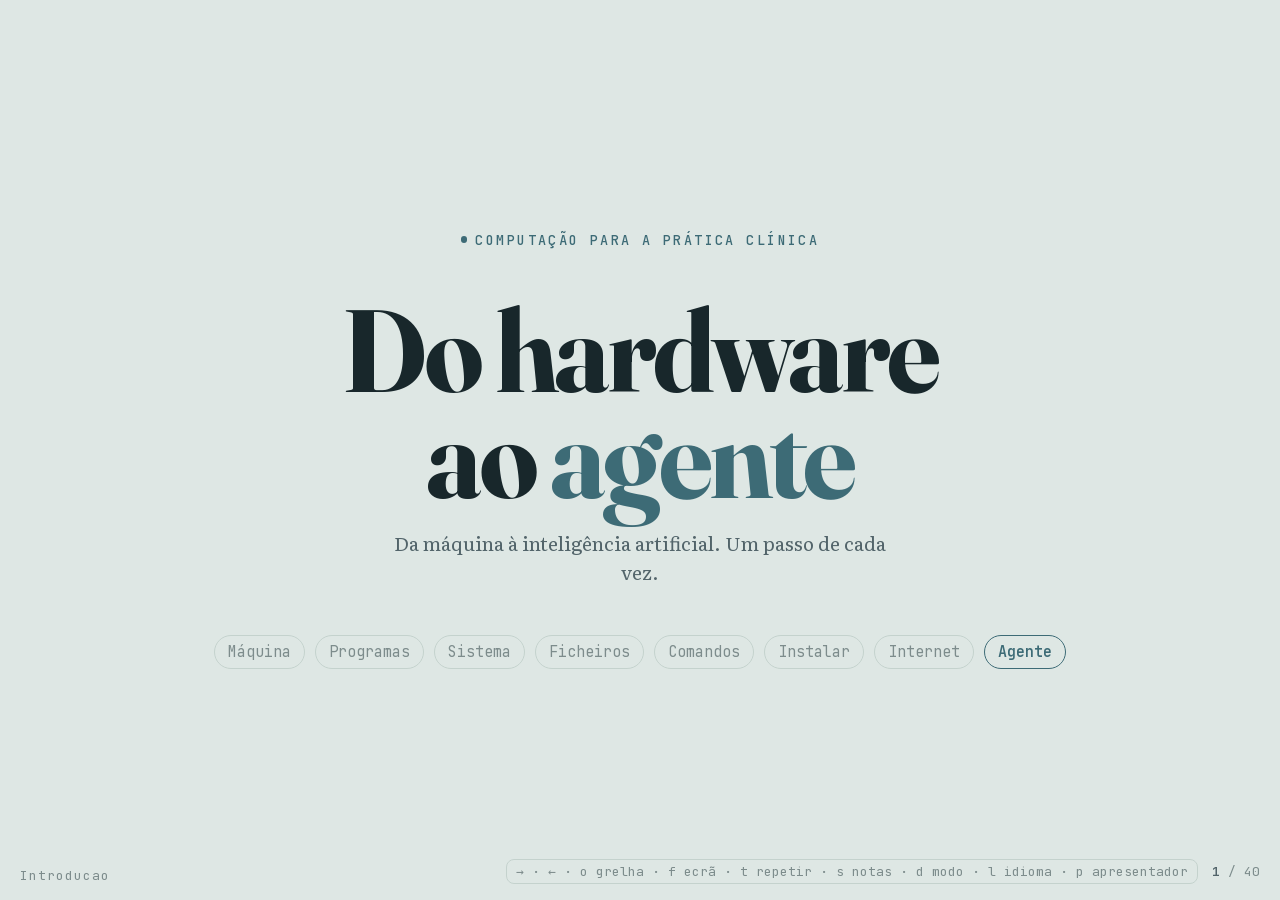
==== commit f0e10979: "Add "Tudo e texto" slide: same note in txt/md/csv/json New slide between "O que e um ficheiro" and "" ====
--- a/index.html
+++ b/index.html
@@ -195,6 +195,45 @@
     </div>
   </section>
 
+  <!-- ============ 7a · TUDO E TEXTO (base) ============ -->
+  <section class="slide center" id="s-textbase" data-slide data-title="Tudo e texto">
+    <div class="slide-inner">
+      <div class="kicker" data-en="The foundation of everything">A base de tudo</div>
+      <h2 data-en="Underneath, it's all text">É tudo texto, por baixo</h2>
+      <p class="lead" data-en="Same information. Only the way you write it changes.">A mesma informação. Muda só a forma de a escrever.</p>
+
+      <div class="textcards">
+        <div class="tcard">
+          <div class="tc-head"><span class="tc-name">nota</span><span class="tc-dot">.</span><span class="tc-ext">txt</span></div>
+          <pre class="tc-body" data-en="patient: Rosa<br>temperature: 38.2<br>symptom: cough">doente: Rosa
+temperatura: 38.2
+sintoma: tosse</pre>
+        </div>
+        <div class="tcard" data-step="1">
+          <div class="tc-head"><span class="tc-name">nota</span><span class="tc-dot">.</span><span class="tc-ext">md</span></div>
+          <pre class="tc-body" data-en="<span class=&quot;tc-sym&quot;># </span>Rosa<br><span class=&quot;tc-sym&quot;>**</span>Temperature:<span class=&quot;tc-sym&quot;>**</span> 38.2<br><span class=&quot;tc-sym&quot;>- </span>Symptom: cough"><span class="tc-sym"># </span>Rosa
+<span class="tc-sym">**</span>Temperatura:<span class="tc-sym">**</span> 38.2
+<span class="tc-sym">- </span>Sintoma: tosse</pre>
+        </div>
+        <div class="tcard" data-step="2">
+          <div class="tc-head"><span class="tc-name">dados</span><span class="tc-dot">.</span><span class="tc-ext">csv</span></div>
+          <pre class="tc-body" data-en="patient<span class=&quot;tc-sym&quot;>,</span>temperature<span class=&quot;tc-sym&quot;>,</span>symptom<br>Rosa<span class=&quot;tc-sym&quot;>,</span>38.2<span class=&quot;tc-sym&quot;>,</span>cough">doente<span class="tc-sym">,</span>temperatura<span class="tc-sym">,</span>sintoma
+Rosa<span class="tc-sym">,</span>38.2<span class="tc-sym">,</span>tosse</pre>
+        </div>
+        <div class="tcard" data-step="3">
+          <div class="tc-head"><span class="tc-name">dados</span><span class="tc-dot">.</span><span class="tc-ext">json</span></div>
+          <pre class="tc-body" data-en="<span class=&quot;tc-sym&quot;>{</span>&quot;patient&quot;: &quot;Rosa&quot;<span class=&quot;tc-sym&quot;>,</span><br>&quot;temperature&quot;: 38.2<span class=&quot;tc-sym&quot;>,</span><br>&quot;symptom&quot;: &quot;cough&quot;<span class=&quot;tc-sym&quot;>}</span>"><span class="tc-sym">{</span>"doente": "Rosa"<span class="tc-sym">,</span>
+"temperatura": 38.2<span class="tc-sym">,</span>
+"sintoma": "tosse"<span class="tc-sym">}</span></pre>
+        </div>
+      </div>
+
+      <div class="aside" data-step="4" style="margin-top:20px" data-en="The extension is just a convention — it tells the computer how to read the same text.">
+        A extensão é só uma convenção — diz ao computador como ler o mesmo texto.
+      </div>
+    </div>
+  </section>
+
   <!-- ============ 7b · TIPOS DE FICHEIRO -> SOFTWARE ============ -->
   <section class="slide center" id="s-filetypes" data-slide data-title="Tipos de ficheiro">
     <div class="slide-inner">
@@ -666,7 +705,7 @@
     <div class="slide-inner">
       <div class="kicker" data-en="The part that matters most">A parte que mais importa</div>
       <h2 data-en="To think, the agent sends your files out">Para pensar, o agente envia os teus ficheiros para fora</h2>
-      <p class="lead" data-en="To reason, it sends what it reads — files and questions — to a cloud AI service. <span class=&quot;ai-providers&quot;><span>Anthropic</span><span>OpenAI</span><span>Google</span></span>">Para raciocinar, manda o que lê — ficheiros e perguntas — a um serviço de IA na cloud.
+      <p class="lead" data-en="To reason, it sends what it reads — files and questions — to a cloud AI service, one of these providers: <span class=&quot;ai-providers&quot;><span>Anthropic</span><span>OpenAI</span><span>Google</span></span>">Para raciocinar, manda o que lê — ficheiros e perguntas — a um serviço de IA na cloud, um destes fornecedores:
         <span class="ai-providers"><span>Anthropic</span><span>OpenAI</span><span>Google</span></span></p>
 
       <div class="boundary-stage">
@@ -879,7 +918,7 @@
       <div class="parklist">
         <span data-term="bit / byte">bit / byte</span><span data-term="CPU vs GPU">CPU vs GPU</span><span data-term="IP / DNS">IP / DNS</span><span data-term="navegador" data-en="browser">navegador</span>
         <span data-term="encriptação">encriptação</span><span data-term="VPN">VPN</span><span data-term="base de dados">base de dados</span><span data-term="Git / versões">Git / versões</span>
-        <span data-term="container">container</span><span data-term="backup">backup</span><span data-term="token">token</span><span data-term="fine-tuning">fine-tuning</span>
+        <span data-term="container">container</span><span data-term="backup">backup</span><span data-term="firewall">firewall</span><span data-term="fine-tuning">fine-tuning</span>
         <span data-term="RAG">RAG</span><span data-term="Wi-Fi / rede">Wi-Fi / rede</span><span data-term="open source">open source</span><span data-term="palavra-passe">palavra-passe</span>
       </div>
     </div>
@@ -985,6 +1024,7 @@
   "s-software": "Hardware + instrucoes = trabalho feito. Metafora: o conhecimento clinico e o que torna util um profissional treinado.",
   "s-os": "O intermediario entre ti e as pecas. Windows / macOS / Linux.",
   "s-file": "Informacao guardada com um nome. <b>Antes do ponto = nome; depois = extensao</b> (o tipo). A extensao diz como os dados estao guardados e que programa abre.",
+  "s-textbase": "A mesma nota do doente, em 4 formatos: .txt (texto solto), .md (markdown &mdash; simbolos # ** - para formatar), .csv (tabela) e .json (estruturado, o que os programas preferem). <b>Mensagem chave:</b> a extensao e so uma convencao de leitura do mesmo texto. Liga ao proximo slide (a extensao escolhe o programa) e mais a frente ao JSON das APIs.",
   "s-filetypes": "A extensao escolhe o programa: .csv tabela (folha de calculo) &mdash; <b>nota: csv e texto, nao e uma folha de calculo</b>; .docx texto (processador); .jpg imagem (editor); .pdf documento (leitor); .html web (<b>browser</b>). Ponte: o browser abre a web &mdash; e e num browser que falas com um chatbot (liga ao agente).",
   "s-filesystem": "Pastas dentro de pastas = arquivo clinico (servico &rarr; processo &rarr; documentos). A maquina escreve o caminho numa linha so.",
   "s-paths": "O mesmo ficheiro, dois sistemas. Mesma estrutura; muda so a escrita: Windows usa <b>\\</b> e letra de unidade (<b>C:</b>); macOS/Linux usam <b>/</b>.",
@@ -1053,7 +1093,7 @@
   "Git / versões": { "def": "Sistema que guarda o histórico de alterações de ficheiros.", "wiki": "Git" },
   "container": { "def": "Caixa isolada que corre um programa com tudo o que ele precisa.", "wiki": "Virtualização_ao_nível_do_sistema_operativo" },
   "backup": { "def": "Cópia de segurança dos dados, para recuperar se algo falhar.", "wiki": "Cópia_de_segurança" },
-  "token": { "def": "Pedaço de texto que o modelo de IA processa de cada vez; a base do custo.", "wiki": "Token_(linguagem_natural)" },
+  "firewall": { "def": "Filtro que controla o que entra e sai de uma rede, bloqueando o que não é permitido.", "wiki": "Firewall" },
   "fine-tuning": { "def": "Afinar um modelo já treinado com dados próprios.", "wiki": "Aprendizagem_por_transferência" },
   "RAG": { "def": "Dar ao modelo documentos relevantes para responder com base neles.", "wiki": "Geração_aumentada_por_recuperação" },
   "Wi-Fi / rede": { "def": "Ligação (sem fios ou por cabo) entre máquinas e à internet.", "wiki": "Wi-Fi" },
--- a/css/slides.css
+++ b/css/slides.css
@@ -251,6 +251,16 @@
 .fn-labels { display: flex; justify-content: center; gap: clamp(40px, 10vw, 160px); margin-top: 14px; font-family: var(--mono); font-size: clamp(12px,1.2vw,15px); text-transform: uppercase; letter-spacing: .06em; }
 .fn-labels .fl-name { color: var(--ink-dim); }
 .fn-labels .fl-ext { color: var(--accent); }
+
+/* ============ 7a · tudo e texto (txt/md/csv/json) ============ */
+.textcards { display: flex; flex-wrap: wrap; gap: 16px; justify-content: center; margin-top: clamp(20px,4vh,40px); }
+.tcard { background: var(--panel); border: 1px solid var(--line); border-radius: var(--r); overflow: hidden; text-align: left; min-width: 210px; box-shadow: var(--shadow); }
+.tcard .tc-head { font-family: var(--mono); font-size: 13px; padding: 8px 12px; border-bottom: 1px solid var(--line); background: var(--bg-2); }
+.tcard .tc-name { color: var(--ink); }
+.tcard .tc-dot { color: var(--danger); }
+.tcard .tc-ext { color: var(--accent); font-weight: 600; }
+.tcard .tc-body { font-family: var(--mono); font-size: clamp(13px,1.3vw,15px); color: var(--ink-soft); padding: 14px 16px; margin: 0; line-height: 1.6; white-space: pre; }
+.tcard .tc-sym { color: var(--accent); font-weight: 600; }
 
 /* ============ 7b · tipos de ficheiro -> software ============ */
 .ftypes { display: grid; gap: 0; width: 100%; max-width: 820px; margin: clamp(20px,4vh,40px) auto 0; text-align: left; }
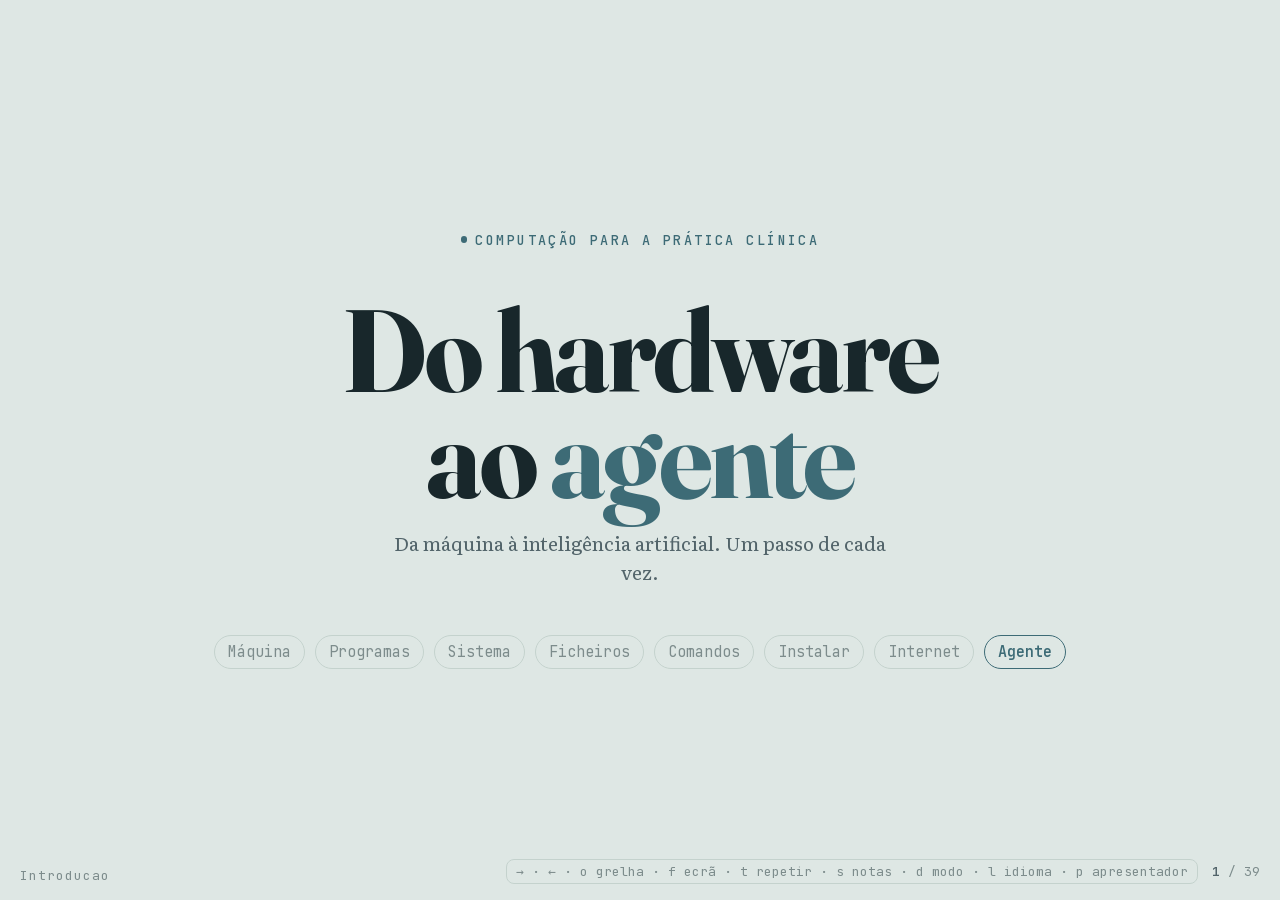
==== commit d834e9df: "Merge quiz into one slide, clarify OpenCode/API/tokens content - Merge Quiz 1/2 + 2/2 into a single " ====
--- a/index.html
+++ b/index.html
@@ -540,7 +540,7 @@
     <div class="slide-inner">
       <div class="kicker" data-en="The shape of the request">A forma do pedido</div>
       <h2 data-en="Just a request form">Só um impresso de requisição</h2>
-      <p class="lead" data-en="Computers need the request in a fixed format, with fields. That's an API.">Os computadores precisam do pedido num formato fixo, com campos. Isso é uma API.</p>
+      <p class="lead" data-en="The browser asked a server for a page; programs ask each other for things the same way &mdash; but in a fixed format, with fields. That's an API.">O browser pediu uma página a um servidor; os programas pedem-se coisas uns aos outros da mesma forma &mdash; mas num formato fixo, com campos. Isso é uma API.</p>
 
       <div class="api-stage">
         <div class="api-msg loose" data-step="1">
@@ -607,6 +607,7 @@
         <span class="tk">hemo</span><span class="tk">grama</span><span class="tk"> com</span><span class="tk">pleto</span><span class="tk"> ur</span><span class="tk">gente</span>
       </div>
       <div class="aside" data-step="2" style="margin-top:18px" data-en="The <b>context window</b> (what it sees at a time) is measured in tokens.">A <b>janela de contexto</b> (o que ele vê de cada vez) mede-se em tokens.</div>
+      <div class="aside" data-step="3" style="margin-top:10px" data-en="Not just text: images, audio and video also get turned into tokens &mdash; that's how a <b>multimodal</b> model &quot;reads&quot; them.">Não é só texto: imagens, áudio e vídeo também se convertem em tokens &mdash; é assim que um modelo <b>multimodal</b> os &quot;lê&quot;.</div>
     </div>
   </section>
 
@@ -617,10 +618,12 @@
       <h2 data-en="You pay per token">Paga-se por token</h2>
       <div class="costmeter" data-step="1">
         <div class="cm-row"><span class="cm-k" data-en="input">entrada</span><span class="cm-bar in"><i></i></span><span class="cm-v" data-en="what you send">o que envias</span></div>
+        <div class="cm-mid"><svg class="ic"><use href="#ic-cpu"/></svg><span data-en="processing (not billed separately)">processamento <span class="cm-note" data-en="(not billed separately)">(não se paga à parte)</span></span></div>
         <div class="cm-row"><span class="cm-k" data-en="output">saída</span><span class="cm-bar out"><i></i></span><span class="cm-v" data-en="what it answers">o que responde</span></div>
         <div class="cm-sum" data-en="more tokens = more cost"><svg class="ic"><use href="#ic-key"/></svg> mais tokens = mais custo</div>
       </div>
       <div class="aside" data-step="2" style="margin-top:18px" data-en="More context and long answers cost more. The <b>local model</b> has no per-use cost.">Mais contexto e respostas longas custam mais. O <b>modelo local</b> não cobra por uso.</div>
+      <div class="aside" data-step="3" style="margin-top:10px" data-en="Example: summarising a clinical note (~500 input tokens + 150 output) typically costs less than 1 cent with today's cheapest models.">Exemplo: resumir uma nota clínica (~500 tokens de entrada + 150 de saída) custa tipicamente menos de 1 cêntimo, com os modelos mais baratos disponíveis hoje.</div>
     </div>
   </section>
 
@@ -632,8 +635,8 @@
     <div class="slide-inner">
       <div class="kicker" data-en="Putting it together: the agent">Juntando tudo: o agente</div>
       <h2 data-en="OpenCode">OpenCode</h2>
-      <p class="lead" data-en="An AI that lives in the terminal and works on your files for you. Installed with the <b>package manager</b> you saw.">Uma IA que vive no terminal e trabalha nos teus ficheiros por ti.
-        Instala-se com o <b>gestor de pacotes</b> que já viste.</p>
+      <p class="lead" data-en="OpenCode isn't the AI itself &mdash; it's a <b>harness</b>: a program that gives a model access to your files and terminal. Installed with the <b>package manager</b> you saw.">O OpenCode não é a IA em si &mdash; é um <b>harness</b>: um programa que dá a um modelo acesso
+        aos teus ficheiros e ao terminal. Instala-se com o <b>gestor de pacotes</b> que já viste.</p>
 
       <div class="agent-caps">
         <div class="cap" data-step="1"><svg class="ic ic-lg"><use href="#ic-read"/></svg><h3 data-en="Reads">Lê</h3><p data-en="Opens and understands your files.">Abre e percebe os teus ficheiros.</p></div>
@@ -641,9 +644,8 @@
         <div class="cap" data-step="3"><svg class="ic ic-lg"><use href="#ic-run"/></svg><h3 data-en="Runs">Executa</h3><p data-en="Runs commands on your behalf.">Corre ordens em teu nome.</p></div>
       </div>
 
-      <div class="term" data-step="4">
-        <div class="term-bar"><span class="tb r"></span><span class="tb y"></span><span class="tb g"></span><span class="title">opencode</span></div>
-        <div class="term-body" id="term-opencode" style="min-height:100px"></div>
+      <div class="aside" data-step="4" style="margin-top:22px" data-en="The <b>model</b> (the brain, in the cloud) thinks; the <b>harness</b> (OpenCode, on your machine) does what it asks &mdash; reads, writes, runs commands.">
+        O <b>modelo</b> (o cérebro, na cloud) pensa; o <b>harness</b> (o OpenCode, no teu computador) executa o que ele pede &mdash; ler, escrever, correr comandos.
       </div>
     </div>
   </section>
@@ -845,23 +847,23 @@
   </section>
 
   <!-- ============ 26 · QUIZ 1 (opcional) ============ -->
-  <section class="slide optional center" id="s-quiz-1" data-slide data-title="Quiz (1/2)">
-    <div class="slide-inner">
-      <div class="kicker" data-en="Quiz · 1 of 2 · ask the room">Quiz · 1 de 2 · pergunta à turma</div>
+  <section class="slide optional center" id="s-quiz" data-slide data-title="Quiz">
+    <div class="slide-inner">
+      <div class="kicker" data-en="Quiz · ask the room">Quiz · pergunta à turma</div>
       <div class="quiz">
         <div class="quiz-q">
           <div class="qq" data-en="1 · When you switch off, what <b>disappears</b>?">1 · Ao desligar o computador, o que <b>desaparece</b>?</div>
-          <div class="qopts"><span data-en="A) storage">A) o arquivo</span><span data-en="B) memory (RAM)">B) a memória (RAM)</span><span data-en="C) the system">C) o sistema</span></div>
+          <div class="qopts"><span data-en="A) storage">A) o arquivo</span><span data-correct data-en="B) memory (RAM)">B) a memória (RAM)</span><span data-en="C) the system">C) o sistema</span></div>
           <div class="qa" data-step="1" data-en="<b>B</b> — storage stays."><svg class="ic"><use href="#ic-check"/></svg> <b>B</b> — o armazenamento fica.</div>
         </div>
         <div class="quiz-q" data-step="2">
           <div class="qq" data-en="2 · On Windows, which path separator?">2 · No Windows, o caminho usa que separador?</div>
-          <div class="qopts"><span>A) /</span><span>B) \</span><span>C) :</span></div>
+          <div class="qopts"><span>A) /</span><span data-correct>B) \</span><span>C) :</span></div>
           <div class="qa" data-step="3" data-en="<b>B</b> — backslash. macOS/Linux use /."><svg class="ic"><use href="#ic-check"/></svg> <b>B</b> — barra invertida. macOS/Linux usam /.</div>
         </div>
         <div class="quiz-q" data-step="4">
           <div class="qq" data-en="3 · The package manager installs from...">3 · O gestor de pacotes instala a partir de...</div>
-          <div class="qopts"><span data-en="A) any site">A) qualquer site</span><span data-en="B) a verified list">B) uma lista verificada</span><span>C) email</span></div>
+          <div class="qopts"><span data-en="A) any site">A) qualquer site</span><span data-correct data-en="B) a verified list">B) uma lista verificada</span><span>C) email</span></div>
           <div class="qa" data-step="5" data-en="<b>B</b> — trusted sources."><svg class="ic"><use href="#ic-check"/></svg> <b>B</b> — fontes de confiança.</div>
         </div>
         <div class="quiz-q open" data-step="6">
@@ -870,40 +872,31 @@
         </div>
         <div class="quiz-q" data-step="8">
           <div class="qq" data-en="5 · The API key should be...">5 · A chave de API deve ser...</div>
-          <div class="qopts"><span data-en="A) shared with the team">A) partilhada com a equipa</span><span data-en="B) kept in an environment variable">B) guardada em variável de ambiente</span><span data-en="C) pasted in the code">C) colada no código</span></div>
+          <div class="qopts"><span data-en="A) shared with the team">A) partilhada com a equipa</span><span data-correct data-en="B) kept in an environment variable">B) guardada em variável de ambiente</span><span data-en="C) pasted in the code">C) colada no código</span></div>
           <div class="qa" data-step="9" data-en="<b>B</b> — personal; if leaked, revoke."><svg class="ic"><use href="#ic-check"/></svg> <b>B</b> — pessoal; se vazar, revogar.</div>
         </div>
-      </div>
-    </div>
-  </section>
-
-  <!-- ============ 27 · QUIZ 2 (opcional) ============ -->
-  <section class="slide optional center" id="s-quiz-2" data-slide data-title="Quiz (2/2)">
-    <div class="slide-inner">
-      <div class="kicker" data-en="Quiz · 2 of 2 · what matters most">Quiz · 2 de 2 · o que mais importa</div>
-      <div class="quiz">
-        <div class="quiz-q">
+        <div class="quiz-q" data-step="10">
           <div class="qq" data-en="6 · Using a cloud agent, your files...">6 · Ao usar um agente na cloud, os teus ficheiros...</div>
-          <div class="qopts"><span data-en="A) stay on the machine">A) ficam na máquina</span><span data-en="B) leave and cross the boundary">B) saem e atravessam a fronteira</span><span data-en="C) get deleted">C) são apagados</span></div>
-          <div class="qa" data-step="1" data-en="<b>B</b> — they cross the institutional boundary."><svg class="ic"><use href="#ic-check"/></svg> <b>B</b> — cruzam a fronteira institucional.</div>
-        </div>
-        <div class="quiz-q" data-step="2">
+          <div class="qopts"><span data-en="A) stay on the machine">A) ficam na máquina</span><span data-correct data-en="B) leave and cross the boundary">B) saem e atravessam a fronteira</span><span data-en="C) get deleted">C) são apagados</span></div>
+          <div class="qa" data-step="11" data-en="<b>B</b> — they cross the institutional boundary."><svg class="ic"><use href="#ic-check"/></svg> <b>B</b> — cruzam a fronteira institucional.</div>
+        </div>
+        <div class="quiz-q" data-step="12">
           <div class="qq" data-en="7 · With patient data, the safe option is...">7 · Com dados de doentes, a opção segura é...</div>
-          <div class="qopts"><span data-en="A) the fastest cloud">A) a cloud mais rápida</span><span data-en="B) the local model">B) o modelo local</span><span>C) email</span></div>
-          <div class="qa" data-step="3" data-en="<b>B</b> — nothing leaves; cloud only with contracts and consent."><svg class="ic"><use href="#ic-check"/></svg> <b>B</b> — nada sai; cloud só com contratos e consentimento.</div>
-        </div>
-        <div class="quiz-q" data-step="4">
+          <div class="qopts"><span data-en="A) the fastest cloud">A) a cloud mais rápida</span><span data-correct data-en="B) the local model">B) o modelo local</span><span>C) email</span></div>
+          <div class="qa" data-step="13" data-en="<b>B</b> — nothing leaves; cloud only with contracts and consent."><svg class="ic"><use href="#ic-check"/></svg> <b>B</b> — nada sai; cloud só com contratos e consentimento.</div>
+        </div>
+        <div class="quiz-q" data-step="14">
           <div class="qq" data-en="8 · Pseudonymising is...">8 · Pseudonimizar é...</div>
-          <div class="qopts"><span data-en="A) encrypt everything">A) encriptar tudo</span><span data-en="B) remove identifiers before use">B) tirar identificadores antes de usar</span><span data-en="C) delete the file">C) apagar o ficheiro</span></div>
-          <div class="qa" data-step="5" data-en="<b>B</b> — lowers the risk, not a free pass."><svg class="ic"><use href="#ic-check"/></svg> <b>B</b> — reduz o risco, não é passe livre.</div>
-        </div>
-        <div class="quiz-q open" data-step="6">
+          <div class="qopts"><span data-en="A) encrypt everything">A) encriptar tudo</span><span data-correct data-en="B) remove identifiers before use">B) tirar identificadores antes de usar</span><span data-en="C) delete the file">C) apagar o ficheiro</span></div>
+          <div class="qa" data-step="15" data-en="<b>B</b> — lowers the risk, not a free pass."><svg class="ic"><use href="#ic-check"/></svg> <b>B</b> — reduz o risco, não é passe livre.</div>
+        </div>
+        <div class="quiz-q open" data-step="16">
           <div class="qq" data-en="9 · <i>Ask the room:</i> before the agent writes a file, what happens?">9 · <i>Pergunta à turma:</i> antes de o agente escrever um ficheiro, o que acontece?</div>
-          <div class="qa" data-step="7" data-en="it asks permission — you approve or refuse."><svg class="ic"><use href="#ic-check"/></svg> pede autorização — tu aprovas ou recusas.</div>
-        </div>
-        <div class="quiz-q open" data-step="8">
+          <div class="qa" data-step="17" data-en="it asks permission — you approve or refuse."><svg class="ic"><use href="#ic-check"/></svg> pede autorização — tu aprovas ou recusas.</div>
+        </div>
+        <div class="quiz-q open" data-step="18">
           <div class="qq" data-en="10 · <i>Ask the room:</i> AI can be wrong. What do you do?">10 · <i>Pergunta à turma:</i> a IA pode enganar-se. O que fazes?</div>
-          <div class="qa" data-step="9" data-en="always check — the clinical responsibility is yours."><svg class="ic"><use href="#ic-check"/></svg> confirmar sempre — a responsabilidade clínica é tua.</div>
+          <div class="qa" data-step="19" data-en="always check — the clinical responsibility is yours."><svg class="ic"><use href="#ic-check"/></svg> confirmar sempre — a responsabilidade clínica é tua.</div>
         </div>
       </div>
     </div>
@@ -1040,9 +1033,9 @@
   "s-api": "So um impresso de requisicao: campos fixos, sem ambiguidade.",
   "s-apikey": "Credencial pessoal. Nao partilhar; <b>guardar em variavel de ambiente</b> (nunca num ficheiro partilhado); se vazar, <b>revogar e gerar outra</b>; atencao aos <b>custos por uso</b>. Metafora: as tuas credenciais de acesso ao sistema clinico.",
   "s-model": "O &laquo;cerebro emprestado&raquo;: programa enorme num datacenter, nao no teu portatil. A chave da acesso; ha muitos modelos, capacidades e precos diferentes.<br><b>&#10003; VERIFICA (fim do bloco 2):</b> &laquo;Onde corre o modelo &mdash; no teu portatil ou num datacenter?&raquo;",
-  "s-agent": "Le, escreve, executa. Instala-se com o gestor de pacotes. <b>&#9654; TRANSICAO:</b> aqui, Esc/f para sair e abrir o <b>TERMINAL REAL</b>; mostra o OpenCode a correr com um comando real. (Volta depois ao slide seguinte.)",
-  "s-tokens": "O modelo le e escreve em <b>tokens</b> (pedacos de texto, ~silabas). A janela de contexto mede-se em tokens. Liga ao custo e ao prompt.",
-  "s-cost": "A cloud cobra <b>por token</b>: entrada (o que envias) + saida (o que responde). Mais contexto e respostas longas = mais tokens = mais custo. O modelo local nao cobra por uso (paga-se em hardware/tempo).",
+  "s-agent": "OpenCode nao e a IA: e um <b>harness</b> &mdash; um programa que da a um modelo acesso aos teus ficheiros e ao terminal. Le, escreve, executa. Instala-se com o gestor de pacotes. <b>&#9654; TRANSICAO:</b> aqui, Esc/f para sair e abrir o <b>TERMINAL REAL</b>; mostra o OpenCode a correr com um comando real. (Volta depois ao slide seguinte.)",
+  "s-tokens": "O modelo le e escreve em <b>tokens</b> (pedacos de texto, ~silabas). A janela de contexto mede-se em tokens. Nao e so texto: modelos <b>multimodais</b> tambem convertem imagem/audio/video em tokens. Liga ao custo e ao prompt.",
+  "s-cost": "A cloud cobra <b>por token</b>: entrada (o que envias) + saida (o que responde) &mdash; o <b>processamento</b> em si (o modelo a 'pensar') nao se paga a parte, so a entrada e a saida contam. Mais contexto e respostas longas = mais tokens = mais custo. Exemplo real: resumir uma nota clinica (~500 entrada + 150 saida) custa menos de 1 centimo nos modelos mais baratos de hoje. O modelo local nao cobra por uso (paga-se em hardware/tempo).",
   "s-prompt": "O prompt e o que escreves; a janela de contexto e o que o modelo ve de cada vez (ficheiros + pergunta). O que fica fora, ele nao conhece &mdash; tu escolhes o que entra.",
   "s-perms": "O agente propoe e pede autorizacao antes de escrever/correr. Tu les a proposta e aprovas ou recusas. Nada acontece sem o teu sim.",
   "s-aierra": "Pode inventar com confianca; nao conhece o caso a frente. <b>Confirma sempre.</b> Assistente, nao substituto &mdash; a responsabilidade clinica e tua.",
@@ -1052,8 +1045,7 @@
   "s-local": "A opcao segura para dados identificaveis: corre na propria maquina (Ollama), do mesmo gestor de pacotes. <b>Precisa de maquina capaz</b> (muita RAM; modelos grandes pedem GPU) e e mais lento &mdash; mas <b>privado por construcao</b>. Requisitos/nomes mudam: confirma a documentacao atual.",
   "s-start": "<i>(opcional)</i> Checklist de arranque. Lembra que nomes/versoes mudam &mdash; procura a documentacao atual.",
   "s-glossary": "&laquo;Levem isto.&raquo; Pagina de consulta PT, com um exemplo por termo.",
-  "s-quiz-1": "<i>(opcional)</i> Le a pergunta, deixa a turma responder, so depois avanca o passo para revelar. 1-5: memoria; barra \\ no Windows; lista verificada; o que e uma API; chave em variavel de ambiente.",
-  "s-quiz-2": "<i>(opcional)</i> 6-10: ficheiros saem para a cloud; dados de doentes &rarr; modelo local; pseudonimizar = tirar identificadores; agente pede autorizacao; a IA pode errar &rarr; confirmar sempre.",
+  "s-quiz": "<i>(opcional)</i> Le a pergunta, deixa a turma responder, so depois avanca o passo para revelar (a opcao certa fica verde). 1-5: memoria; barra \\ no Windows; lista verificada; o que e uma API; chave em variavel de ambiente. 6-10: ficheiros saem para a cloud; dados de doentes &rarr; modelo local; pseudonimizar = tirar identificadores; agente pede autorizacao; a IA pode errar &rarr; confirmar sempre.",
   "s-parking": "Termos que nao demos. Pergunta a turma se ha algum que queiram discutir; abre 1-2 a vontade conforme o tempo.",
   "s-recap": "<b>&#10003; VERIFICA (recapitulacao):</b> antes de revelar, pede a turma para reconstruir a cadeia (maquina &rarr; &hellip; &rarr; agente). Depois reforca: dados de doentes &rarr; modelo local; cloud so com contratos e consentimento.",
   "s-schema": "A peca visual. Deixa os fios desenharem-se e os dados fluirem. &laquo;Reconhecem isto? E tudo o que vimos, ligado.&raquo; Termina aqui."
--- a/css/slides.css
+++ b/css/slides.css
@@ -301,6 +301,9 @@
 .cm-bar.in i { background: var(--accent); } .cm-bar.out i { background: var(--fire); }
 .costmeter.fill .cm-bar.in i { width: 55%; } .costmeter.fill .cm-bar.out i { width: 82%; }
 .cm-v { color: var(--ink-soft); font-size: 13px; }
+.cm-mid { display: flex; align-items: center; justify-content: center; gap: 8px; color: var(--ink-dim); font-size: 12px; text-transform: uppercase; letter-spacing: .06em; margin: 2px 0; }
+.cm-mid .ic { width: 1em; height: 1em; }
+.cm-mid .cm-note { text-transform: none; letter-spacing: 0; color: var(--ink-dim); opacity: .75; }
 .cm-sum { display: flex; align-items: center; gap: 9px; color: var(--fire); font-size: clamp(15px,1.6vw,19px); margin-top: 4px; }
 .cm-sum .ic { color: var(--fire); width: 1.1em; height: 1.1em; }
 
@@ -626,6 +629,7 @@
 .schema .nlabel {
   position: absolute; left: 50%; top: calc(100% + 7px); transform: translateX(-50%);
   font-family: var(--mono); font-size: 12.5px; letter-spacing: .01em; color: var(--ink-soft); white-space: nowrap;
+  background: var(--bg); padding: 1px 5px; border-radius: 3px;
 }
 .schema .nlabel.above { top: auto; bottom: calc(100% + 7px); }
 .schema .node.cloud .nlabel { color: var(--warn); }
@@ -633,6 +637,7 @@
 .schema .blabel {
   position: absolute; left: 50%; top: calc(100% + 4px); transform: translateX(-50%);
   font-family: var(--mono); font-size: 10.5px; letter-spacing: .02em; color: var(--ink-dim); white-space: nowrap;
+  background: var(--bg); padding: 1px 4px; border-radius: 3px;
 }
 .schema .blabel.above { top: auto; bottom: calc(100% + 4px); }
 .schema .blabel.left { left: auto; right: calc(100% + 6px); top: 50%; transform: translateY(-50%); }
@@ -750,13 +755,21 @@
 @media (max-width: 820px) { .glossary { grid-template-columns: 1fr; } .gl .eg { margin-left: 0; } }
 
 /* --- quiz (2 slides, 10 perguntas) --- */
-/* quiz centrado, uma pergunta de cada vez */
+/* quiz centrado, todas as perguntas no mesmo slide, reveladas por passo */
 .slide .quiz { display: grid; gap: clamp(18px,3vh,32px); margin: clamp(24px,4vh,44px) auto 0; max-width: 56rem; text-align: center; }
 .slide .quiz-q { border-left: none; padding-left: 0; }
-.slide .quiz-q .qq { font-family: var(--reading); font-size: clamp(18px,2.2vw,28px); line-height: 1.3; color: var(--ink); }
-.slide .quiz-q .qopts { display: flex; flex-wrap: wrap; gap: 9px; margin-top: 12px; justify-content: center; }
-.quiz-q .qopts span { font-family: var(--mono); font-size: clamp(12px,1.3vw,15px); color: var(--ink-soft); border: 1px solid var(--line); border-radius: 3px; padding: 6px 11px; }
-.slide .quiz-q .qa { margin-top: 12px; display: flex; gap: 9px; align-items: center; justify-content: center; color: var(--ok); font-size: clamp(14px,1.5vw,18px); }
+.slide .quiz-q .qq { font-family: var(--reading); font-size: clamp(16px,1.8vw,22px); line-height: 1.3; color: var(--ink); }
+.slide .quiz-q .qopts { display: flex; flex-wrap: wrap; gap: 9px; margin-top: 10px; justify-content: center; }
+.quiz-q .qopts span {
+  font-family: var(--mono); font-size: clamp(12px,1.3vw,15px); color: var(--ink-soft);
+  border: 1px solid var(--line); border-radius: 3px; padding: 6px 11px;
+  transition: background .4s var(--ease), border-color .4s var(--ease), color .4s var(--ease), transform .3s var(--ease);
+}
+.quiz-q .qopts span.correct {
+  background: color-mix(in srgb, var(--ok) 18%, transparent); border-color: var(--ok); color: var(--ok);
+  font-weight: 600; transform: scale(1.05);
+}
+.slide .quiz-q .qa { margin-top: 10px; display: flex; gap: 9px; align-items: center; justify-content: center; color: var(--ok); font-size: clamp(13px,1.3vw,16px); }
 .quiz-q .qa .ic { color: var(--ok); width: 1.1em; height: 1.1em; flex: none; }
 .quiz-q .qa b { color: var(--ok); }
 
